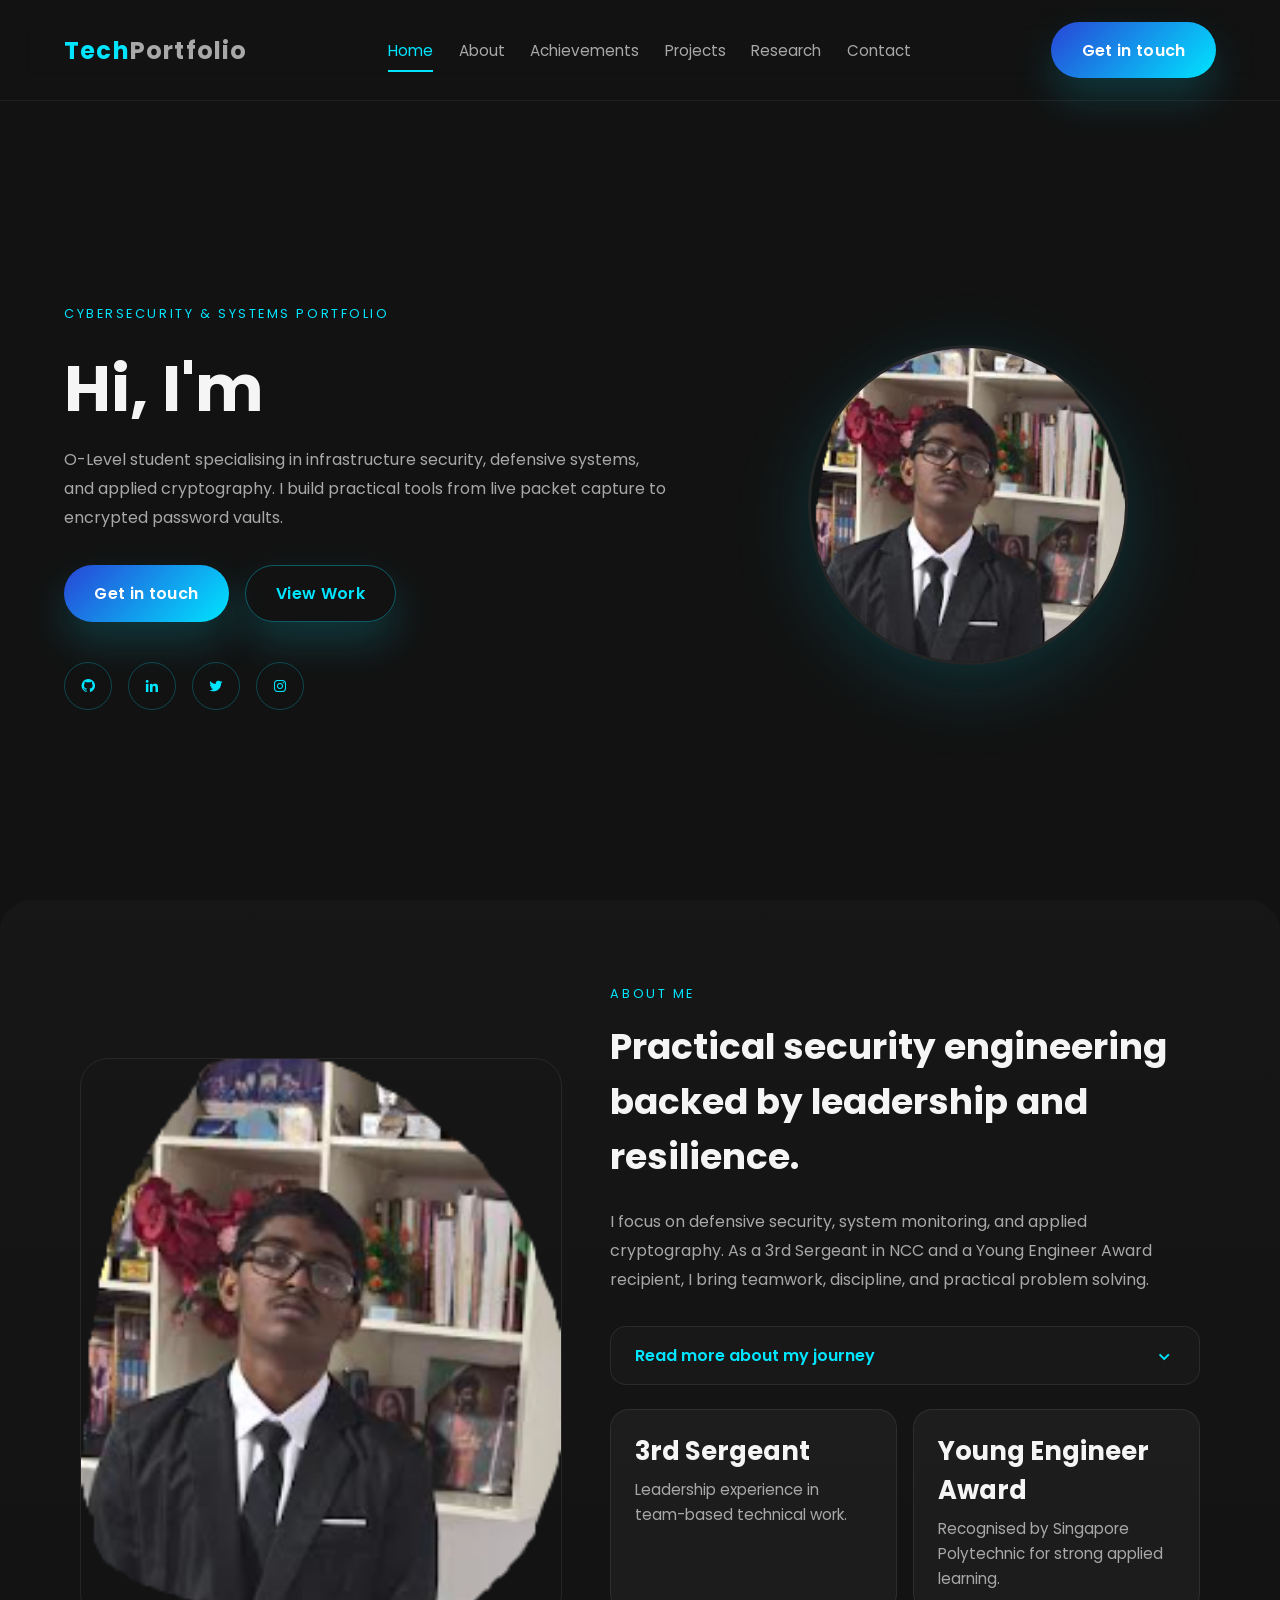
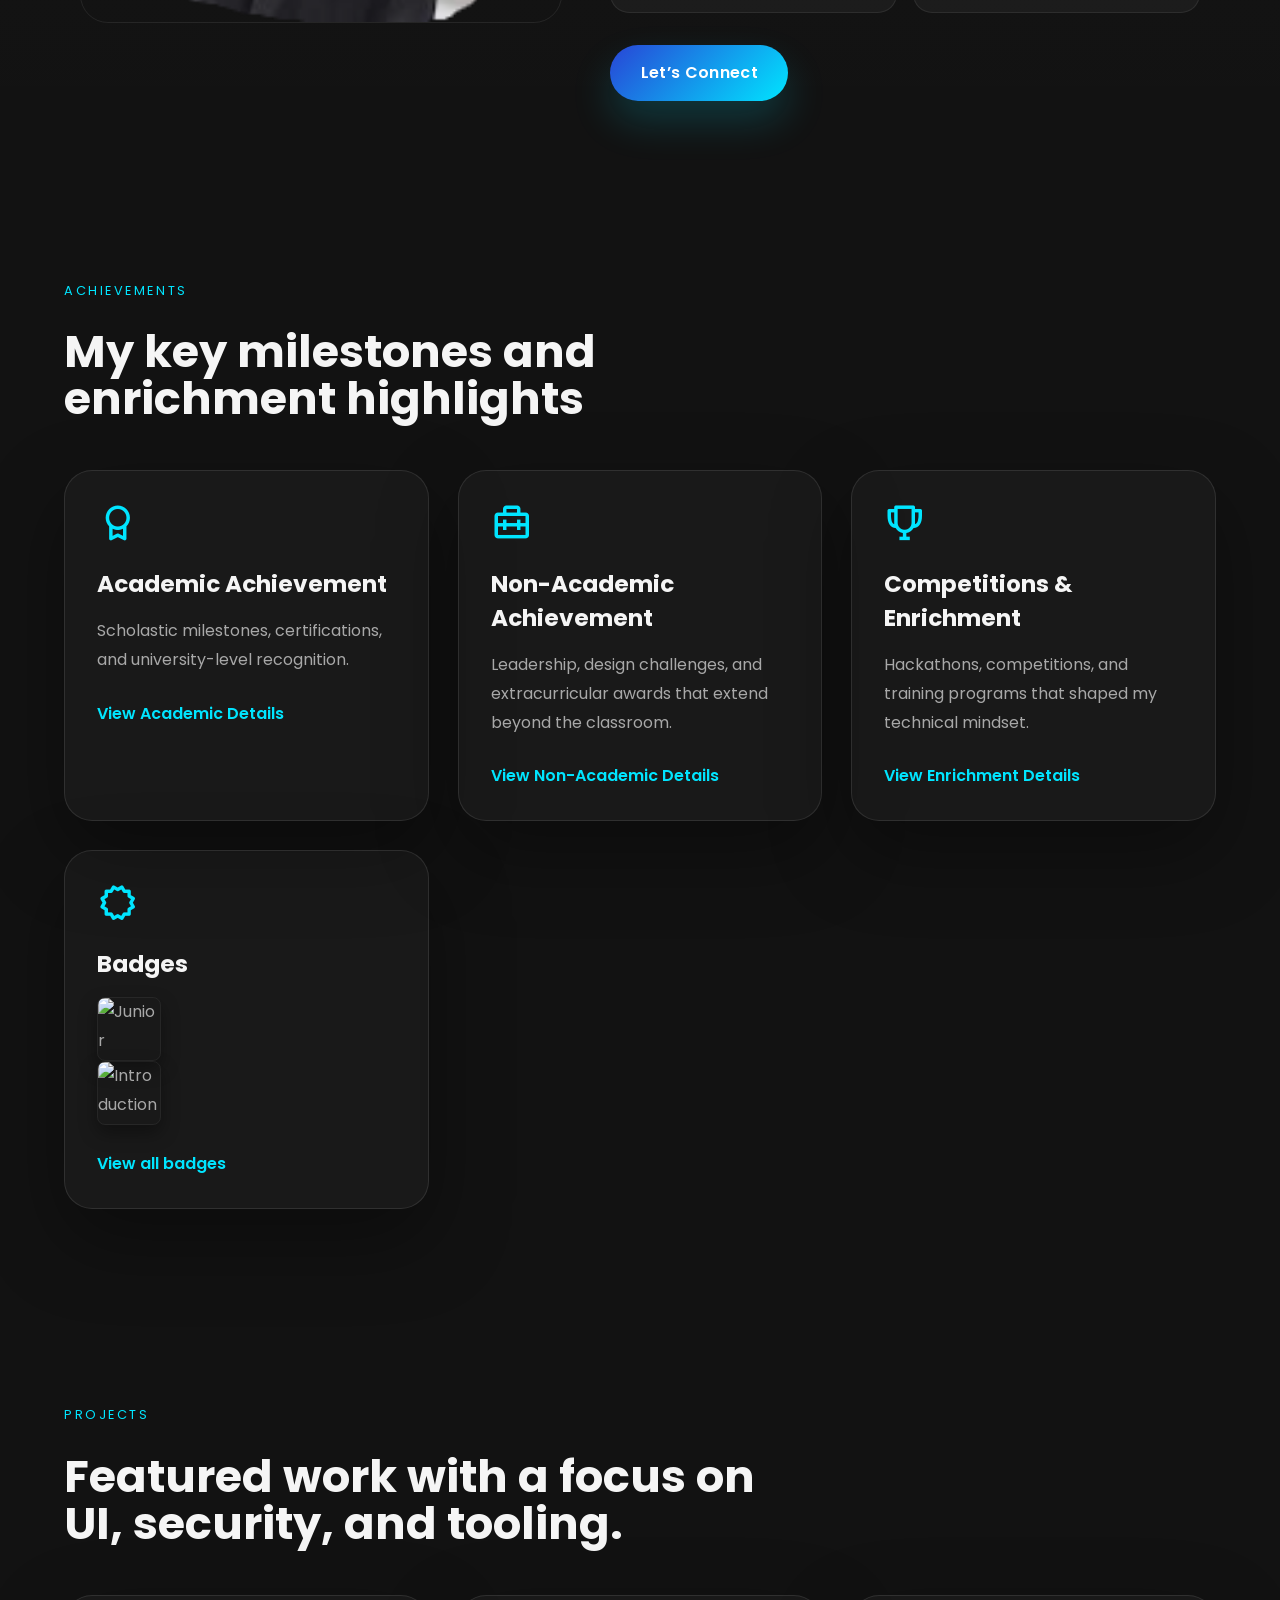
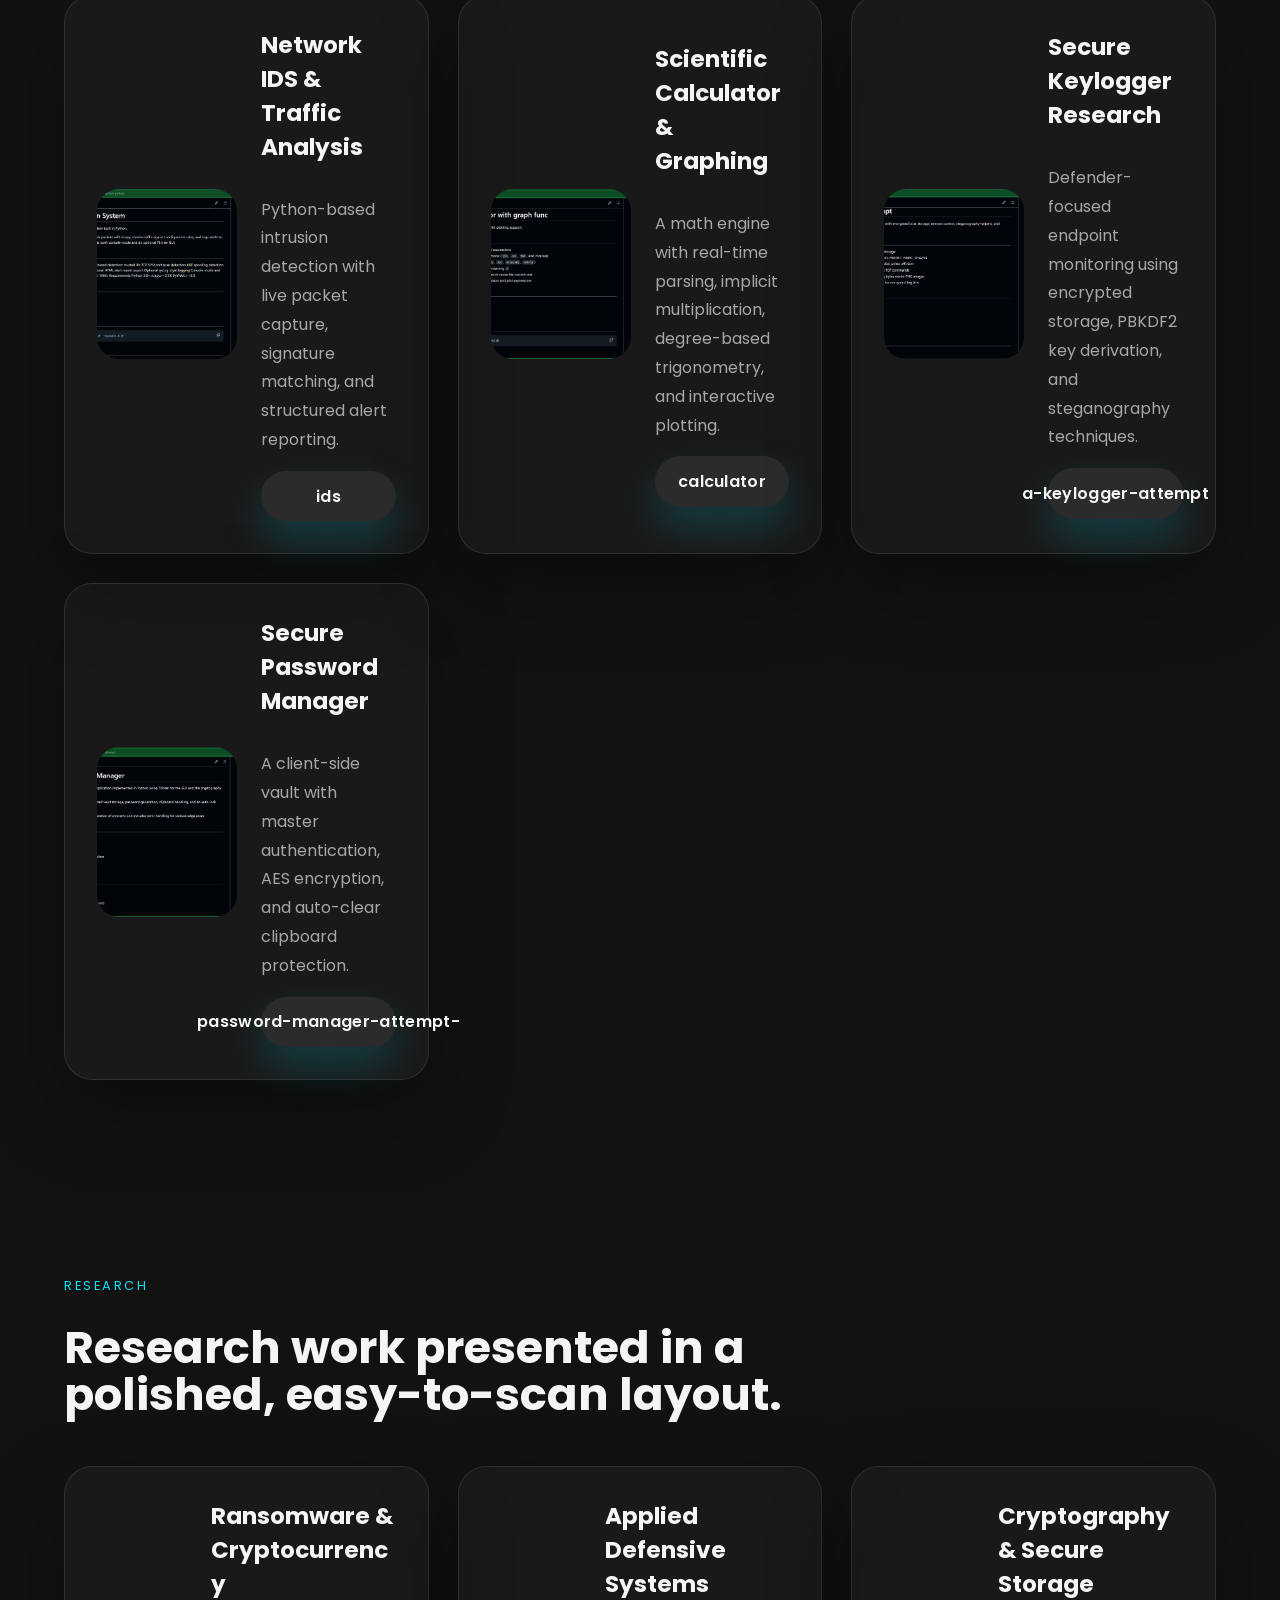
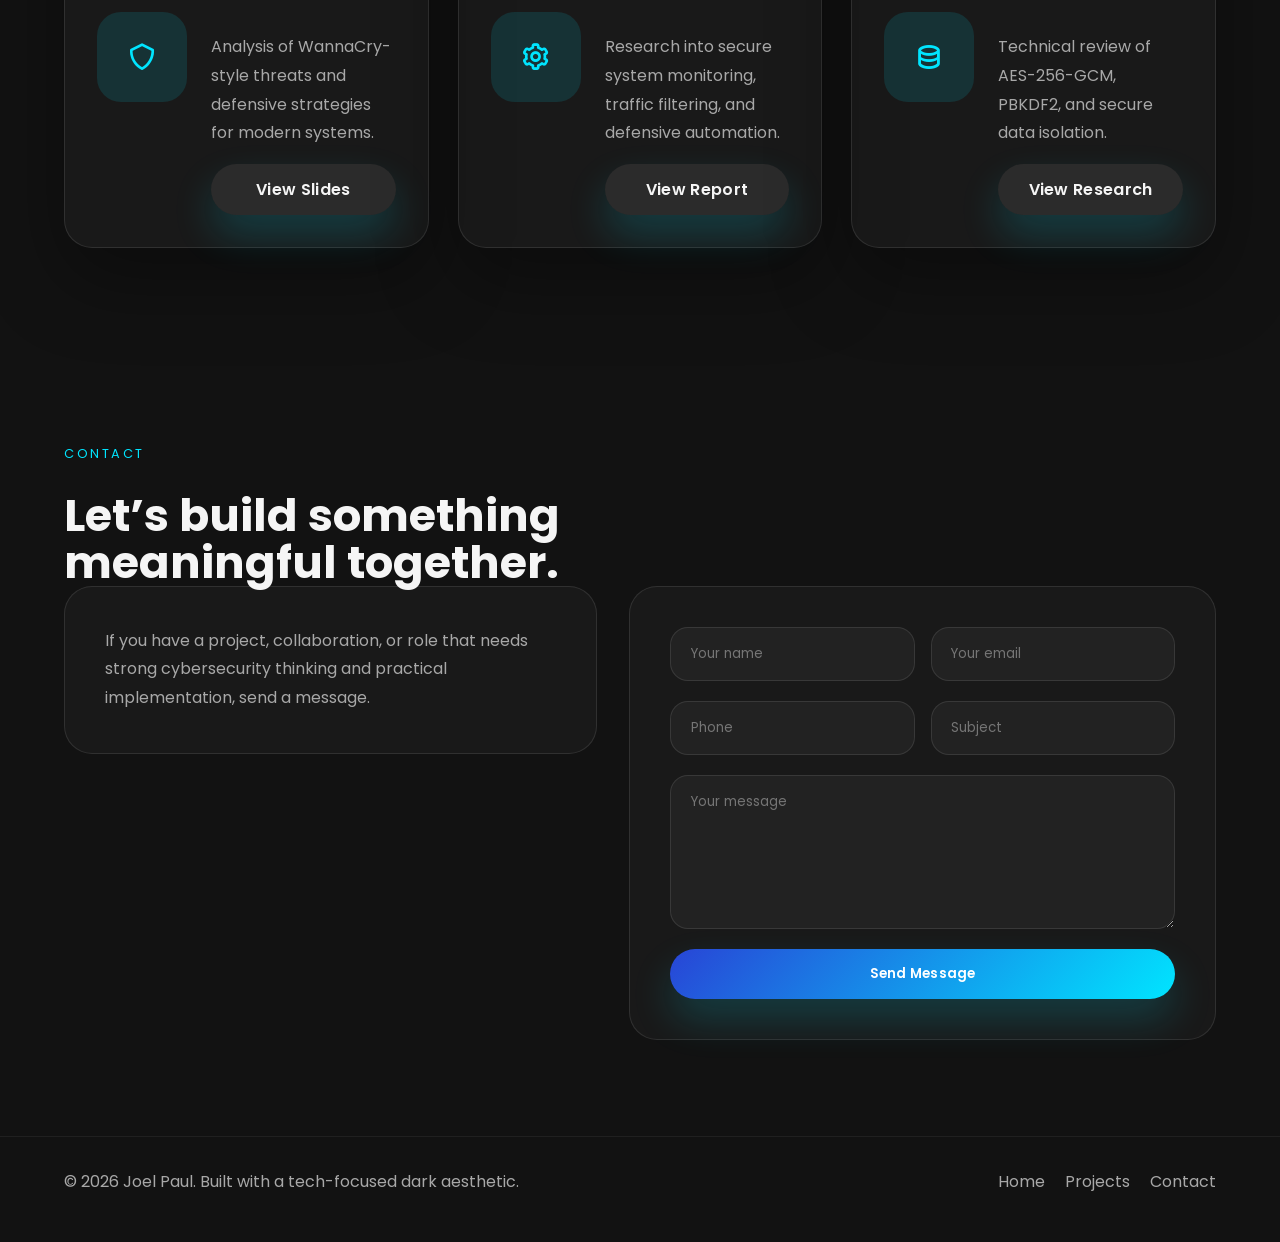
==== index.html @ 5024b787 "Refactor HTML structure and improve accessibility" ====
<!DOCTYPE html>
<html lang="en">
  <head>
    <meta charset="UTF-8" />
    <meta name="viewport" content="width=device-width, initial-scale=1.0" />
    <title>Joel Paul | Cybersecurity Portfolio</title>
    <link rel="preconnect" href="https://fonts.googleapis.com" />
    <link rel="preconnect" href="https://fonts.gstatic.com" crossorigin />
    <link
      href="https://fonts.googleapis.com/css2?family=Poppins:wght@300;400;500;600;700;800&display=swap"
      rel="stylesheet"
    />
    <link
      href="https://unpkg.com/boxicons@2.1.4/css/boxicons.min.css"
      rel="stylesheet"
    />
    <link rel="stylesheet" href="style.css" />
  </head>
  <body>
    <header class="header">
      <a href="#home" class="logo">
        <span>Tech</span>Portfolio
      </a>
      <i class="bx bx-menu" id="menu-icon" role="button" aria-label="Toggle navigation" aria-controls="navbar" aria-expanded="false"></i>
      <nav class="navbar" id="navbar">
        <a href="#home" class="active">Home</a>
        <a href="#about">About</a>
        <a href="#achievements">Achievements</a>
        <a href="#projects">Projects</a>
        <a href="#research">Research</a>
        <a href="#contact">Contact</a>
      </nav>
      <a href="#contact" class="btn nav-btn">Get in touch</a>
    </header>

    <main>
      <!-- ==================== HERO SECTION ==================== -->
      <section class="home" id="home">
        <div class="home-content reveal">
          <span class="section-label">Cybersecurity & Systems Portfolio</span>
          <h1>Hi, I'm <span id="typewriter-name" class="gradient-text"></span></h1>
          <p>
            O-Level student specialising in infrastructure security, defensive
            systems, and applied cryptography. I build practical tools from live
            packet capture to encrypted password vaults.
          </p>
          <div class="home-actions">
            <a href="#contact" class="btn">Get in touch</a>
            <a href="#projects" class="btn btn-outline">View Work</a>
          </div>
          <div class="social-icons">
            <a href="https://github.com/joel15thegoat" aria-label="GitHub" target="_blank" rel="noopener noreferrer"><i class="bx bxl-github"></i></a>
            <a href="#" aria-label="LinkedIn"><i class="bx bxl-linkedin"></i></a>
            <a href="#" aria-label="Twitter"><i class="bx bxl-twitter"></i></a>
            <a href="#" aria-label="Instagram"><i class="bx bxl-instagram"></i></a>
          </div>
        </div>
        <div class="home-image reveal">
          <div class="profile-ring"></div>
          <img src="image.png" alt="Joel Paul portfolio screenshot" />
        </div>
      </section>

      <!-- ==================== ABOUT SECTION ==================== -->
      <section class="about" id="about">
        <div class="about-image reveal">
          <img src="image.png" alt="About portfolio screenshot" />
        </div>
        <div class="about-content reveal">
          <span class="section-label">About Me</span>
          <h2>Practical security engineering backed by leadership and resilience.</h2>

          <!-- Short summary (always visible) -->
          <p>
            I focus on defensive security, system monitoring, and applied
            cryptography. As a 3rd Sergeant in NCC and a Young Engineer Award
            recipient, I bring teamwork, discipline, and practical problem solving.
          </p>

          <!-- Expandable personal journey – id for auto‑open -->
          <details class="about-expand" id="about-details">
            <summary class="about-summary">
              <span>Read more about my journey</span>
              <i class="bx bx-chevron-down about-arrow"></i>
            </summary>
            <div class="about-details-content">
              <p>
                Since I was young, I’ve been drawn to the world of technology – especially
                hacking. A YouTube clip from the show <em>Mr. Robot</em>, where Elliot
                exposes a criminal through hacking, first sparked my interest in coding.
                It showed not only how hackers can use social engineering, but also the
                real dangers of illegal hacking.
              </p>
              <p>
                In my free time I dive into the history of cyber conflict: the first
                cyberattack between Russia and Estonia, the Shadow Brokers leaking
                zero‑day exploits from the “Equation Group”, and many more. These stories
                deepened my passion for defensive security and ethical hacking – and
                they continue to drive my self‑taught journey in building practical,
                secure tools.
              </p>
            </div>
          </details>

          <div class="about-highlights reveal">
            <div>
              <strong>3rd Sergeant</strong>
              <span>Leadership experience in team-based technical work.</span>
            </div>
            <div>
              <strong>Young Engineer Award</strong>
              <span>Recognised by Singapore Polytechnic for strong applied learning.</span>
            </div>
          </div>
          <a href="#contact" class="btn">Let’s Connect</a>
        </div>
      </section>

      <!-- ==================== ACHIEVEMENTS ==================== -->
      <section class="achievements" id="achievements">
        <div class="section-header reveal">
          <span class="section-label">Achievements</span>
          <h2>My key milestones and enrichment highlights</h2>
        </div>
        <div class="grid-container">
          <article class="card reveal">
            <i class="bx bx-award"></i>
            <h3>Academic Achievement</h3>
            <p>
              Scholastic milestones, certifications, and university-level
              recognition.
            </p>
            <a href="academic.html" class="view-more">View Academic Details</a>
          </article>
          <article class="card reveal">
            <i class="bx bx-briefcase-alt-2"></i>
            <h3>Non-Academic Achievement</h3>
            <p>
              Leadership, design challenges, and extracurricular awards that
              extend beyond the classroom.
            </p>
            <a href="non-academic.html" class="view-more">View Non-Academic Details</a>
          </article>
          <article class="card reveal">
            <i class="bx bx-trophy"></i>
            <h3>Competitions & Enrichment</h3>
            <p>
              Hackathons, competitions, and training programs that shaped my
              technical mindset.
            </p>
            <a href="competitions_and_enrichment.html" class="view-more">View Enrichment Details</a>
          </article>
          <article class="card reveal">
            <i class="bx bx-certification"></i>
            <h3>Badges</h3>
            <p>
              <a href="https://www.credly.com/badges/dde900b0-8d47-48ea-8d4c-f66148be77dd" target="_blank" rel="noopener noreferrer"><img src="https://images.credly.com/size/340x340/images/441578ec-c0f3-46cc-95fc-86b27e90cf4f/image.png" alt="Junior Cybersecurity Analyst Career Path" class="badge-img" /></a>
              <a href="https://www.credly.com/badges/00eb9263-748a-41ea-8e01-c6330b8b0816" target="_blank" rel="noopener noreferrer"><img src="https://images.credly.com/size/340x340/images/af8c6b4e-fc31-47c4-8dcb-eb7a2065dc5b/I2CS__1_.png" alt="Introduction to Cybersecurity" class="badge-img" /></a>
            </p>
            <a href="competitions_and_enrichment.html" class="view-more">View all badges</a>
          </article>
        </div>
      </section>

      <!-- ==================== PROJECTS ==================== -->
      <section class="projects" id="projects">
        <div class="section-header reveal">
          <span class="section-label">Projects</span>
          <h2>Featured work with a focus on UI, security, and tooling.</h2>
        </div>
        <div class="grid-container">
          <article class="project-card reveal">
            <img src="ids_project_1.png" alt="Network intrusion detection system" />
            <div class="project-info">
              <h3>Network IDS & Traffic Analysis</h3>
              <p>
                Python-based intrusion detection with live packet capture,
                signature matching, and structured alert reporting.
              </p>
              <a href="https://github.com/joel15thegoat/Intrusion_Detection_System-python" target="_blank" rel="noopener noreferrer" class="btn btn-small">ids</a>
            </div>
          </article>
          <article class="project-card reveal">
            <img src="calc_project_2.png" alt="Scientific calculator project" />
            <div class="project-info">
              <h3>Scientific Calculator & Graphing</h3>
              <p>
                A math engine with real-time parsing, implicit multiplication,
                degree-based trigonometry, and interactive plotting.
              </p>
              <a href="https://github.com/joel15thegoat/calculator" target="_blank" rel="noopener noreferrer" class="btn btn-small">calculator</a>
            </div>
          </article>
          <article class="project-card reveal">
            <img src="keylogger_attempt_project_3.png" alt="Secure keylogger research" />
            <div class="project-info">
              <h3>Secure Keylogger Research</h3>
              <p>
                Defender-focused endpoint monitoring using encrypted storage,
                PBKDF2 key derivation, and steganography techniques.
              </p>
              <a href="https://github.com/joel15thegoat/a-keylogger-attempt" target="_blank" rel="noopener noreferrer" class="btn btn-small">a-keylogger-attempt</a>
            </div>
          </article>
          <article class="project-card reveal">
            <img src="password_manager_project_4.png" alt="Secure password manager" />
            <div class="project-info">
              <h3>Secure Password Manager</h3>
              <p>
                A client-side vault with master authentication, AES encryption,
                and auto-clear clipboard protection.
              </p>
              <a href="https://github.com/joel15thegoat/password-manager-attempt-" target="_blank" rel="noopener noreferrer" class="btn btn-small">password-manager-attempt-</a>
            </div>
          </article>
        </div>
      </section>

      <!-- ==================== RESEARCH ==================== -->
      <section class="research" id="research">
        <div class="section-header reveal">
          <span class="section-label">Research</span>
          <h2>Research work presented in a polished, easy-to-scan layout.</h2>
        </div>
        <div class="grid-container">
          <article class="project-card research-card reveal">
            <div class="research-icon">
              <i class="bx bx-shield"></i>
            </div>
            <div class="project-info">
              <h3>Ransomware & Cryptocurrency</h3>
              <p>
                Analysis of WannaCry-style threats and defensive strategies for modern systems.
              </p>
              <a href="https://1drv.ms/p/c/1403a997a8017efd/IQA167FihLVsQ77RdYcjd6UqAVNqL796EE8l_3_QHUDdFBc" class="btn btn-small" target="_blank" rel="noreferrer">View Slides</a>
            </div>
          </article>
          <article class="project-card research-card reveal">
            <div class="research-icon">
              <i class="bx bx-cog"></i>
            </div>
            <div class="project-info">
              <h3>Applied Defensive Systems</h3>
              <p>
                Research into secure system monitoring, traffic filtering, and defensive automation.
              </p>
              <a href="https://sgmoe-my.sharepoint.com/:p:/g/personal/joseph_joel_paul_students_edu_sg/IQC3zICuMBpcQrohkMLSmEZwAfJCwgaslhjIM1JJ7rz2U_o?e=VMaKxo" class="btn btn-small" target="_blank" rel="noreferrer">View Report</a>
            </div>
          </article>
          <article class="project-card research-card reveal">
            <div class="research-icon">
              <i class="bx bx-data"></i>
            </div>
            <div class="project-info">
              <h3>Cryptography & Secure Storage</h3>
              <p>
                Technical review of AES-256-GCM, PBKDF2, and secure data isolation.
              </p>
              <a href="https://1drv.ms/p/c/1403a997a8017efd/IQCy1n_tIIT0So8zrYVIqf58AXRmMJ9zksBDNC3XEag-VbA" class="btn btn-small" target="_blank" rel="noreferrer">View Research</a>
            </div>
          </article>
        </div>
      </section>

      <!-- ==================== CONTACT ==================== -->
      <section class="contact" id="contact">
        <div class="section-header reveal">
          <span class="section-label">Contact</span>
          <h2>Let’s build something meaningful together.</h2>
        </div>
        <div class="contact-grid">
          <div class="contact-text reveal">
            <p>
              If you have a project, collaboration, or role that needs strong
              cybersecurity thinking and practical implementation, send a message.
            </p>
  
          </div>
          <form action="https://formspree.io/f/xkoaovke" method="POST" class="contact-form reveal" id="contact-form">
            <input type="hidden" name="_subject" value="Portfolio contact request" />
            <!-- AJAX success / error messages (hidden by default) -->
            <div id="form-success" class="form-message" style="display:none; margin-bottom:1rem; color:#8ef3c5;"></div>
            <div id="form-error" class="form-message" style="display:none; margin-bottom:1rem; color:#ff8a8a;"></div>
            <div class="input-row">
              <input type="text" name="name" placeholder="Your name" required />
              <input type="email" name="_replyto" placeholder="Your email" required />
            </div>
            <div class="input-row">
              <input type="tel" name="phone" placeholder="Phone" />
              <input type="text" name="subject" placeholder="Subject" />
            </div>
            <textarea name="message" rows="6" placeholder="Your message"></textarea>
            <button type="submit" class="btn">Send Message</button>
          </form>
        </div>
      </section>
    </main>

    <footer class="footer">
      <p>© 2026 Joel Paul. Built with a tech-focused dark aesthetic.</p>
      <div class="footer-links">
        <a href="#home">Home</a>
        <a href="#projects">Projects</a>
        <a href="#contact">Contact</a>
      </div>
    </footer>

    <!-- Thank‑you modal -->
    <div id="thankyou-modal" class="modal-overlay" style="display:none;">
      <div class="modal" role="dialog" aria-modal="true" aria-labelledby="thankyou-title">
        <button class="modal-close" aria-label="Close">×</button>
        <h3 id="thankyou-title">Thanks — message sent</h3>
        <p>Your message has been received. I will reply to the email you provided.</p>
        <div style="text-align:right; margin-top:0.5rem;"><button class="btn modal-ok">Close</button></div>
      </div>
    </div>

    <script src="script.js"></script>
  </body>
</html>
---- style.css ----
/* ============================================================
   CSS Custom Properties (Design Tokens)
   ============================================================ */
:root {
  --bg-color: #121212;
  --surface: #18181f;
  --surface-soft: #1f1f28;
  --text-color: #A8A8A8;          /* secondary text */
  --text-strong: #F5F5F5;          /* headings, emphasised text */
  --accent-cyan: #00E5FF;
  --accent-blue: #2845D6;
  --border: rgba(255, 255, 255, 0.1);
  --shadow: 0 30px 80px rgba(0, 0, 0, 0.35);
}

/* ============================================================
   Global Reset & Base
   ============================================================ */
* {
  margin: 0;
  padding: 0;
  box-sizing: border-box;
}

html {
  scroll-behavior: smooth;          /* smooth in‑page anchor scroll */
}

body {
  font-family: 'Poppins', sans-serif;
  background: var(--bg-color);
  color: var(--text-color);
  overflow-x: hidden;               /* prevent horizontal scroll from animations */
  transition: opacity 0.45s ease, transform 0.45s ease; /* page‑transition fade */
}

/* Fade‑out state for page navigation (applied by JS) */
.fade-out {
  opacity: 0;
  pointer-events: none;
}

img {
  max-width: 100%;
  display: block;
}

a {
  color: inherit;
  text-decoration: none;
}

button,
input,
textarea {
  font-family: inherit;            /* ensure consistent font in form elements */
}

/* ============================================================
   Navigation & Header (fixed, blurred backdrop)
   ============================================================ */
.header {
  position: fixed;
  inset: 0 0 auto;                 /* stick to top */
  z-index: 100;
  width: 100%;
  padding: 1.4rem 5%;
  display: flex;
  align-items: center;
  justify-content: space-between;
  gap: 1rem;
  background: rgba(18, 18, 18, 0.78);
  backdrop-filter: blur(16px);
  border-bottom: 1px solid rgba(255, 255, 255, 0.06);
}

.logo {
  font-size: 1.5rem;
  font-weight: 700;
  letter-spacing: 0.05em;
}

.logo span {
  color: var(--accent-cyan);
}

/* Desktop navigation links */
.navbar {
  display: flex;
  align-items: center;
  gap: 1.6rem;
}

.navbar a {
  color: var(--text-color);
  font-size: 0.95rem;
  transition: color 0.25s ease;
  position: relative;              /* for the underline effect */
}

/* Animated underline */
.navbar a::after {
  content: '';
  position: absolute;
  bottom: -10px;
  left: 0;
  width: 0;
  height: 2px;
  background: var(--accent-cyan);
  transition: width 0.25s ease;
}

.navbar a:hover,
.navbar a.active {
  color: var(--accent-cyan);
}

.navbar a:hover::after,
.navbar a.active::after {
  width: 100%;
}

/* Hamburger icon – hidden on desktop */
#menu-icon {
  display: none;
  font-size: 1.9rem;
  cursor: pointer;
  color: var(--text-strong);
}

/* ============================================================
   Buttons
   ============================================================ */
.btn,
.btn-small {
  display: inline-flex;
  align-items: center;
  justify-content: center;
  border-radius: 999px;            /* pill shape */
  padding: 0.95rem 1.9rem;
  font-weight: 600;
  letter-spacing: 0.02em;
  transition: transform 0.25s ease, box-shadow 0.25s ease, background 0.25s ease;
  border: none;
  cursor: pointer;
  white-space: nowrap;
}

/* Primary gradient button */
.btn {
  background: linear-gradient(135deg, var(--accent-blue), var(--accent-cyan));
  color: #fff;
  box-shadow: 0 20px 40px rgba(0, 229, 255, 0.18);
}

.btn:hover {
  transform: translateY(-2px);
  box-shadow: 0 28px 55px rgba(0, 229, 255, 0.28);
}

/* Outline variant */
.btn-outline {
  background: transparent;
  border: 1px solid rgba(0, 229, 255, 0.35);
  color: var(--accent-cyan);
}

.btn-outline:hover {
  background: rgba(0, 229, 255, 0.08);
}

/* Small pill used in project cards & badges */
.btn-small {
  background: rgba(255, 255, 255, 0.08);
  color: var(--text-strong);
  padding: 0.8rem 1.4rem;
}

.btn-small:hover {
  background: rgba(0, 229, 255, 0.16);
}

/* ============================================================
   Main Content & Section Structure
   ============================================================ */
main {
  padding-top: 110px;              /* offset for fixed header */
}

section {
  padding: 6rem 5%;
  scroll-margin-top: 140px;        /* ensures anchor jump doesn't hide content behind header */
}

.section-label {
  display: inline-block;
  margin-bottom: 1rem;
  color: var(--accent-cyan);
  text-transform: uppercase;
  letter-spacing: 0.2em;
  font-size: 0.8rem;
}

.section-header h2,
.home-content h1,
.about-content h2 {
  color: var(--text-strong);
}

/* Responsive typography using clamp() */
.section-header h2 {
  font-size: clamp(2rem, 4vw, 2.8rem);
  line-height: 1.05;
  margin-top: 0.8rem;
  max-width: 750px;
}

.home-content h1 {
  font-size: clamp(2.5rem, 5vw, 4.2rem);
  line-height: 1.05;
  margin: 1rem 0 1.5rem;
}

/* Gradient text effect for name */
.gradient-text {
  background: linear-gradient(90deg, var(--accent-blue), var(--accent-cyan));
  background-clip: text;
  -webkit-background-clip: text;
  -webkit-text-fill-color: transparent;
}

/* ============================================================
   Hero Section (home)
   ============================================================ */
.home {
  display: grid;
  grid-template-columns: 1.1fr 0.9fr;
  align-items: center;
  gap: 3rem;
  min-height: calc(100vh - 110px);
}

.home-content p {
  max-width: 620px;
  line-height: 1.8;
  margin-bottom: 2rem;
  color: var(--text-color);
}

.home-actions {
  display: flex;
  flex-wrap: wrap;
  gap: 1rem;
  margin-bottom: 2.5rem;
}

/* Social icons row */
.social-icons {
  display: flex;
  flex-wrap: wrap;
  gap: 1rem;
}

.social-icons a {
  width: 3rem;
  height: 3rem;
  display: inline-flex;
  align-items: center;
  justify-content: center;
  border-radius: 50%;
  border: 1px solid rgba(0, 229, 255, 0.25);
  color: var(--accent-cyan);
  transition: transform 0.25s ease, background 0.25s ease, color 0.25s ease;
}

.social-icons a:hover {
  transform: translateY(-5px);
  background: var(--accent-cyan);
  color: var(--bg-color);
}

/* Profile image area */
.home-image {
  position: relative;
  display: flex;
  justify-content: center;
  align-items: center;
}

.profile-ring {
  position: absolute;
  width: 360px;
  height: 360px;
  border-radius: 50%;
  background: radial-gradient(circle, rgba(0,229,255,0.18) 0%, transparent 62%);
  filter: blur(30px);
}

.home-image img {
  width: 320px;
  height: 320px;
  object-fit: cover;
  border-radius: 50%;
  border: 3px solid rgba(255, 255, 255, 0.08);
  box-shadow: 0 20px 80px rgba(0, 229, 255, 0.15);
  transition: transform 0.35s ease, box-shadow 0.35s ease;
  position: relative;
}

.home-image img:hover {
  transform: scale(1.02);
  box-shadow: 0 25px 90px rgba(0, 229, 255, 0.26);
}

/* ============================================================
   About Section
   ============================================================ */
.about {
  display: grid;
  grid-template-columns: 0.9fr 1.1fr;
  gap: 3rem;
  align-items: center;
  background: linear-gradient(180deg, rgba(255,255,255,0.02), transparent);
  border-radius: 32px;
  padding: 5rem;
}

.about-image img {
  width: 100%;
  border-radius: 28px;
  border: 1px solid rgba(255, 255, 255, 0.08);
}

.about-content h2 {
  font-size: clamp(2rem, 2.8vw, 3.2rem);
  margin-bottom: 1.5rem;
}

.about-content p {
  line-height: 1.8;
  margin-bottom: 2rem;
}

/* Highlight cards (stats) */
.about-highlights {
  display: grid;
  grid-template-columns: repeat(2, minmax(0, 1fr));
  gap: 1rem;
  margin-bottom: 2rem;
}

.about-highlights div {
  padding: 1.35rem 1.5rem;
  border-radius: 1.2rem;
  background: rgba(255, 255, 255, 0.04);
  border: 1px solid rgba(255, 255, 255, 0.08);
}

.about-highlights strong {
  display: block;
  font-size: 1.6rem;
  color: var(--text-strong);
  margin-bottom: 0.35rem;
}

.about-highlights span {
  font-size: 0.95rem;
  color: var(--text-color);
}

/* ============================================================
   Expandable About (details / summary)
   ============================================================ */
.about-expand {
  margin: 1.5rem 0;
  border: 1px solid rgba(255, 255, 255, 0.08);
  border-radius: 16px;
  background: rgba(255, 255, 255, 0.02);
  overflow: hidden;                /* clip the sliding content */
}

.about-summary {
  display: flex;
  align-items: center;
  justify-content: space-between;
  padding: 1rem 1.5rem;
  cursor: pointer;
  list-style: none;               /* remove default triangle */
  font-weight: 600;
  color: var(--accent-cyan);
  transition: background 0.25s ease;
}

/* Remove default marker for WebKit browsers */
.about-summary::-webkit-details-marker {
  display: none;
}

.about-summary:hover {
  background: rgba(0, 229, 255, 0.06);
}

.about-arrow {
  font-size: 1.4rem;
  transition: transform 0.3s ease;
}

/* Rotate arrow when open */
.about-expand[open] .about-arrow {
  transform: rotate(180deg);
}

/* Animated reveal container */
.about-details-content {
  max-height: 0;
  overflow: hidden;
  transition: max-height 0.45s ease-in-out;
}

/* When details is open, expand the content */
.about-expand[open] .about-details-content {
  max-height: 800px;               /* large enough to fit your text */
}

.about-details-content p {
  margin: 0;
  padding: 0 1.5rem 1.5rem;
  line-height: 1.8;
  color: var(--text-color);
}

/* ============================================================
   Cards & Grids (Achievements, Projects, Research)
   ============================================================ */
.grid-container {
  display: grid;
  grid-template-columns: repeat(auto-fit, minmax(280px, 1fr));
  gap: 1.8rem;
  margin-top: 3rem;
}

/* Base card style – shared by .card, .project-card, .research-card */
.card,
.project-card,
.research-card {
  background: rgba(255, 255, 255, 0.03);
  border: 1px solid var(--border);
  border-radius: 28px;
  padding: 2rem;
  box-shadow: var(--shadow);
  transition: transform 0.3s ease, border-color 0.3s ease, background 0.3s ease;
  min-width: 0;                    /* allow grid item to shrink */
  height: auto;
  min-height: 0;
}

.card:hover,
.project-card:hover {
  transform: translateY(-10px);
  border-color: rgba(0, 229, 255, 0.3);
  background: rgba(0, 229, 255, 0.04);
}

.card i {
  font-size: 2.6rem;
  color: var(--accent-cyan);
  margin-bottom: 1.4rem;
}

/* Text wrapping rules to avoid overflow */
.card p,
.project-info p,
.card h3,
.project-info h3 {
  overflow-wrap: break-word;
  word-wrap: break-word;
  word-break: normal;
}

.card h3,
.project-info h3 {
  font-size: 1.45rem;
  margin-bottom: 1rem;
  color: var(--text-strong);
}

.card p,
.project-info p {
  line-height: 1.8;
  color: var(--text-color);
}

.view-more {
  display: inline-flex;
  margin-top: 1.6rem;
  color: var(--accent-cyan);
  font-weight: 600;
}

/* Project card: image on left, info on right */
.project-card {
  overflow: visible;
  display: grid;
  grid-template-columns: 140px 1fr;
  gap: 1.5rem;
  align-items: center;
}

.project-card img {
  width: 100%;
  height: 170px;
  min-height: 170px;
  object-fit: cover;
  border-radius: 22px;
}

.project-info {
  display: flex;
  flex-direction: column;
  gap: 1rem;
  min-width: 0;                    /* prevents text overflow in flex children */
}

/* Research card variant – uses an icon instead of image */
.research-card {
  grid-template-columns: auto 1fr;
}

.research-icon {
  width: 90px;
  height: 90px;
  border-radius: 24px;
  background: rgba(0, 229, 255, 0.12);
  display: grid;
  place-items: center;
  color: var(--accent-cyan);
  font-size: 2rem;
}

/* ============================================================
   Badges (Credly)
   ============================================================ */
.badge-list {
  display: flex;
  flex-direction: column;
  gap: 0.8rem;
}

.badge-item {
  display: flex;
  align-items: center;
  gap: 0.8rem;
}

.badge-img {
  width: 64px;
  height: 64px;
  object-fit: cover;
  border-radius: 8px;
  border: 1px solid rgba(255,255,255,0.06);
  box-shadow: 0 8px 18px rgba(0,0,0,0.35);
}

.badge-meta a {
  color: var(--text-strong);
  font-weight: 600;
}

.badge-meta .btn-small {
  margin-top: 0.4rem;
  padding: 0.45rem 0.8rem;
}

/* ============================================================
   Contact Section & Form
   ============================================================ */
.contact-grid {
  display: grid;
  grid-template-columns: 1fr 1.1fr;
  gap: 2rem;
  align-items: start;
}

.contact-text {
  display: flex;
  flex-direction: column;
  gap: 1.5rem;
  padding: 2.5rem;
  border-radius: 28px;
  background: rgba(255, 255, 255, 0.03);
  border: 1px solid var(--border);
}

.contact-text p {
  line-height: 1.8;
}

.contact-details {
  display: grid;
  gap: 1rem;
}

.contact-details strong {
  display: block;
  color: var(--text-strong);
  margin-bottom: 0.25rem;
}

.contact-details span {
  color: var(--text-color);
}

.contact-form {
  display: grid;
  gap: 1.25rem;
  background: rgba(255, 255, 255, 0.03);
  border-radius: 28px;
  padding: 2.5rem;
  border: 1px solid var(--border);
}

.input-row {
  display: grid;
  grid-template-columns: repeat(2, minmax(0, 1fr));
  gap: 1rem;
}

/* Form inputs */
.contact-form input,
.contact-form textarea {
  width: 100%;
  padding: 1rem 1.2rem;
  border-radius: 18px;
  border: 1px solid rgba(255, 255, 255, 0.1);
  background: rgba(255, 255, 255, 0.04);
  color: var(--text-strong);
  outline: none;
}

/* Visible focus state for accessibility */
.contact-form input:focus,
.contact-form textarea:focus {
  border-color: var(--accent-cyan);
  outline: none;
  box-shadow: 0 0 0 2px rgba(0, 229, 255, 0.2);
}

.contact-form textarea {
  resize: vertical;
}

/* ============================================================
   Footer
   ============================================================ */
.footer {
  padding: 2rem 5% 3rem;
  display: flex;
  justify-content: space-between;
  align-items: center;
  gap: 1rem;
  color: var(--text-color);
  border-top: 1px solid rgba(255, 255, 255, 0.06);
}

.footer-links {
  display: flex;
  gap: 1.25rem;
  flex-wrap: wrap;
}

.footer-links a {
  color: var(--text-color);
  transition: color 0.25s ease;
}

.footer-links a:hover {
  color: var(--accent-cyan);
}

/* ============================================================
   Modal (Thank-you message)
   ============================================================ */
.modal-overlay {
  position: fixed;
  inset: 0;
  display: grid;
  place-items: center;
  background: rgba(0, 0, 0, 0.6);
  z-index: 1200;
}

.modal {
  width: min(520px, 92%);
  background: var(--surface);
  border-radius: 12px;
  padding: 1.6rem;
  box-shadow: 0 20px 60px rgba(0,0,0,0.6);
  color: var(--text-strong);
  position: relative;              /* required so close button stays inside */
  transform: translateY(-6px) scale(0.98);   /* hidden state */
  opacity: 0;
  transition: transform 0.28s ease, opacity 0.28s ease;
}

.modal.show {
  transform: translateY(0) scale(1);
  opacity: 1;
}

.modal h3 {
  margin-top: 0;
  margin-bottom: 0.6rem;
}

.modal p {
  color: var(--text-color);
  margin-bottom: 1rem;
}

.modal-close {
  position: absolute;
  right: 1.25rem;
  top: 1rem;
  background: transparent;
  border: none;
  color: var(--text-strong);
  font-size: 1.5rem;
  cursor: pointer;
}

.modal .btn.modal-ok {
  display: inline-block;
}

/* ============================================================
   Media Queries – Responsive Breakpoints
   ============================================================ */

/* Tablets and smaller desktops (≤1024px) */
@media (max-width: 1024px) {
  .header {
    padding: 1.2rem 4%;
  }

  /* Stack about and contact grids to single column */
  .about,
  .contact-grid {
    grid-template-columns: 1fr;
  }

  .about {
    padding: 3rem;
  }
}

/* Medium tablets (820px – 1024px) tweaks for project cards */
@media (max-width: 1024px) and (min-width: 821px) {
  .project-card {
    grid-template-columns: 120px 1fr;
    gap: 1rem;
  }

  .project-card img {
    height: 140px;
    min-height: auto;
  }
}

/* Small tablets and large phones (≤820px) */
@media (max-width: 820px) {
  section {
    padding: 4rem 4%;
  }

  /* Stack hero content */
  .home {
    grid-template-columns: 1fr;
    text-align: center;
  }

  .home-image {
    margin-top: 3rem;
  }

  /* Mobile navigation: vertical, hidden by default */
  .navbar {
    position: absolute;
    top: 100%;
    left: 0;
    right: 0;
    background: rgba(18, 18, 18, 0.96);
    flex-direction: column;
    align-items: flex-start;
    padding: 1.4rem 5%;
    gap: 1rem;
    transform: translateY(-10px);
    opacity: 0;
    visibility: hidden;
    transition: opacity 0.25s ease, transform 0.25s ease, visibility 0.25s ease;
  }

  .navbar.active {
    transform: translateY(0);
    opacity: 1;
    visibility: visible;
  }

  #menu-icon {
    display: block;                /* show hamburger icon */
  }

  .nav-btn {
    display: inline-flex;
    width: auto;
    padding: 0.8rem 1.4rem;
    font-size: 0.9rem;             /* slightly smaller CTA on tablets */
  }

  .header {
    flex-wrap: nowrap;
    justify-content: space-between;
    align-items: center;
    gap: 1rem;
  }

  /* Stack project cards */
  .project-card {
    grid-template-columns: 1fr;
  }

  .project-card img {
    height: auto;
    min-height: 170px;
  }

  .contact-grid {
    gap: 2rem;
  }

  .input-row {
    grid-template-columns: 1fr;    /* single column inputs */
  }

  /* Smaller badges on small screens */
  .badge-list {
    flex-direction: column;
  }

  .badge-img {
    width: 56px;
    height: 56px;
  }
}

/* Small phones (≤520px) */
@media (max-width: 520px) {
  .header {
    padding: 1rem 3.5%;
  }

  .profile-ring {
    width: 280px;
    height: 280px;
  }

  .about-highlights {
    grid-template-columns: 1fr;    /* stack stat cards */
  }
}

/* Very small devices (≤480px) – hide the ‘Get in touch’ button to save space */
@media (max-width: 480px) {
  .nav-btn {
    display: none;
  }
}
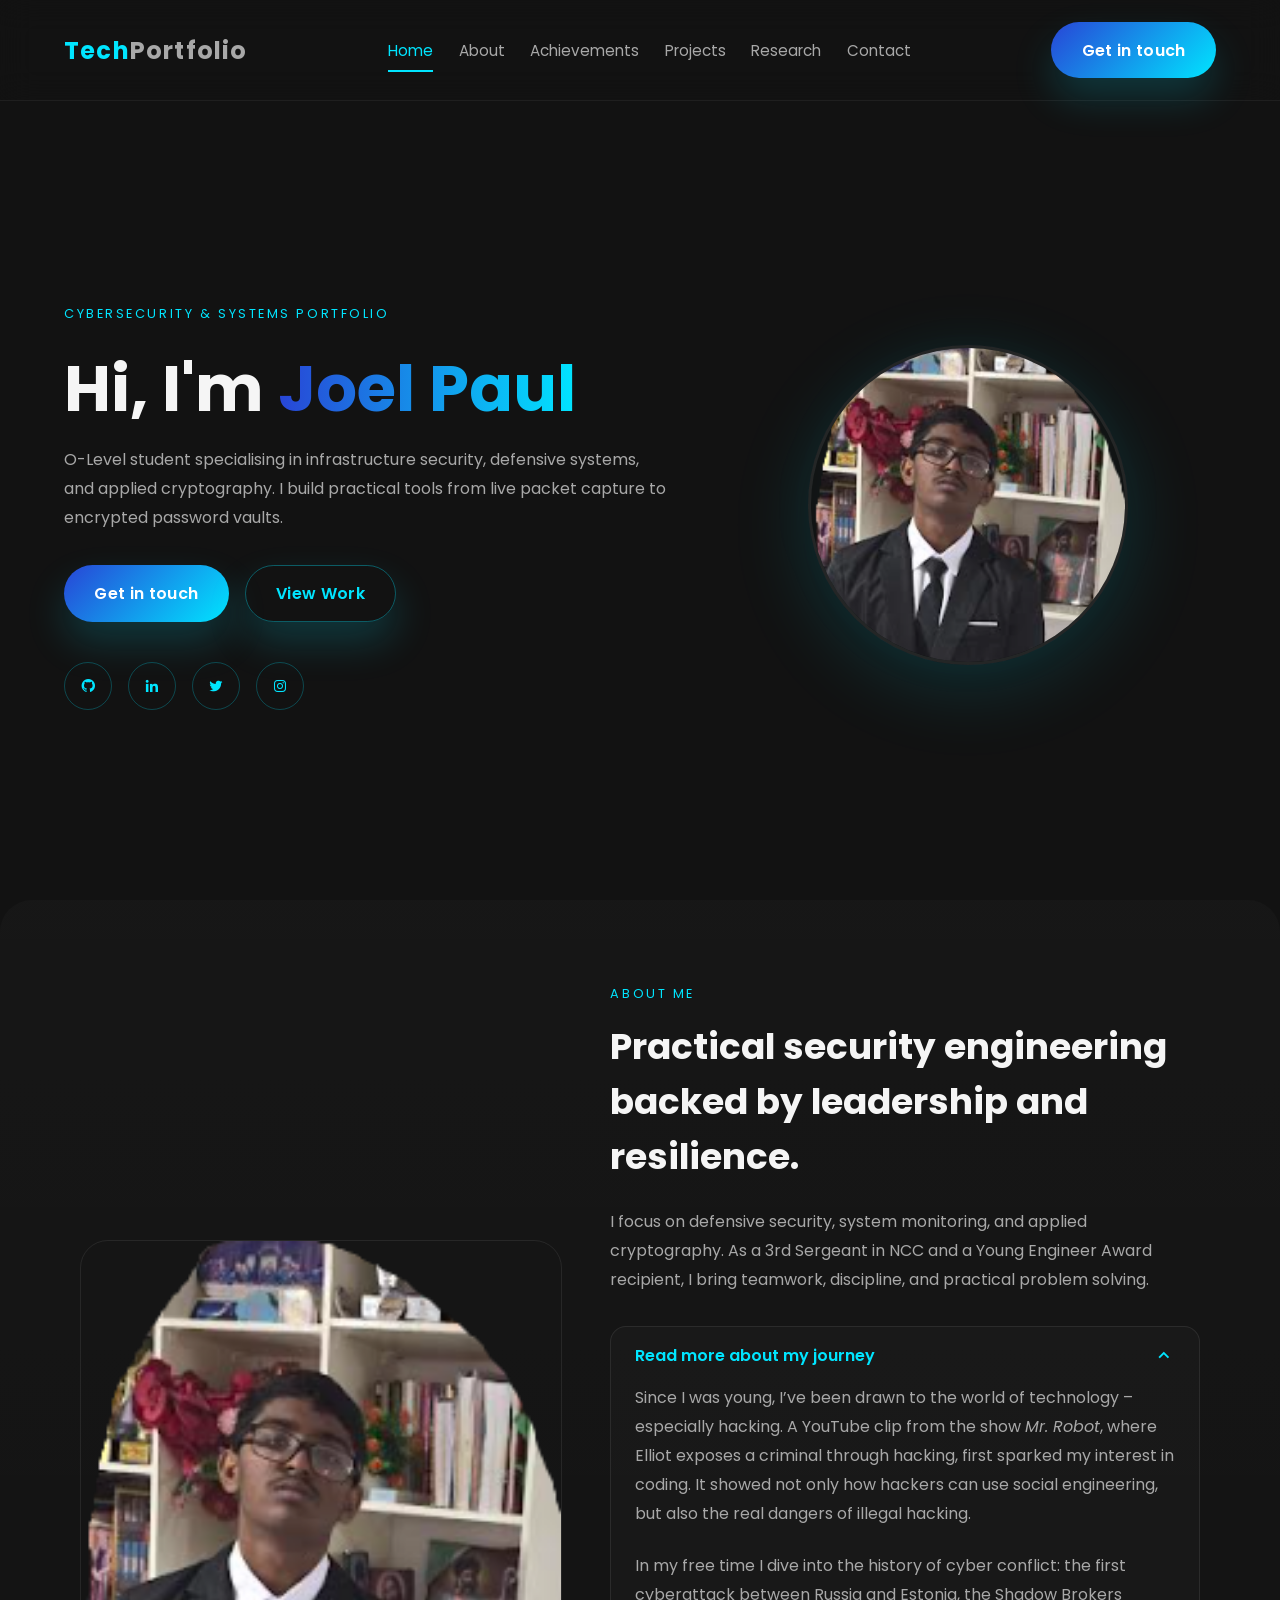
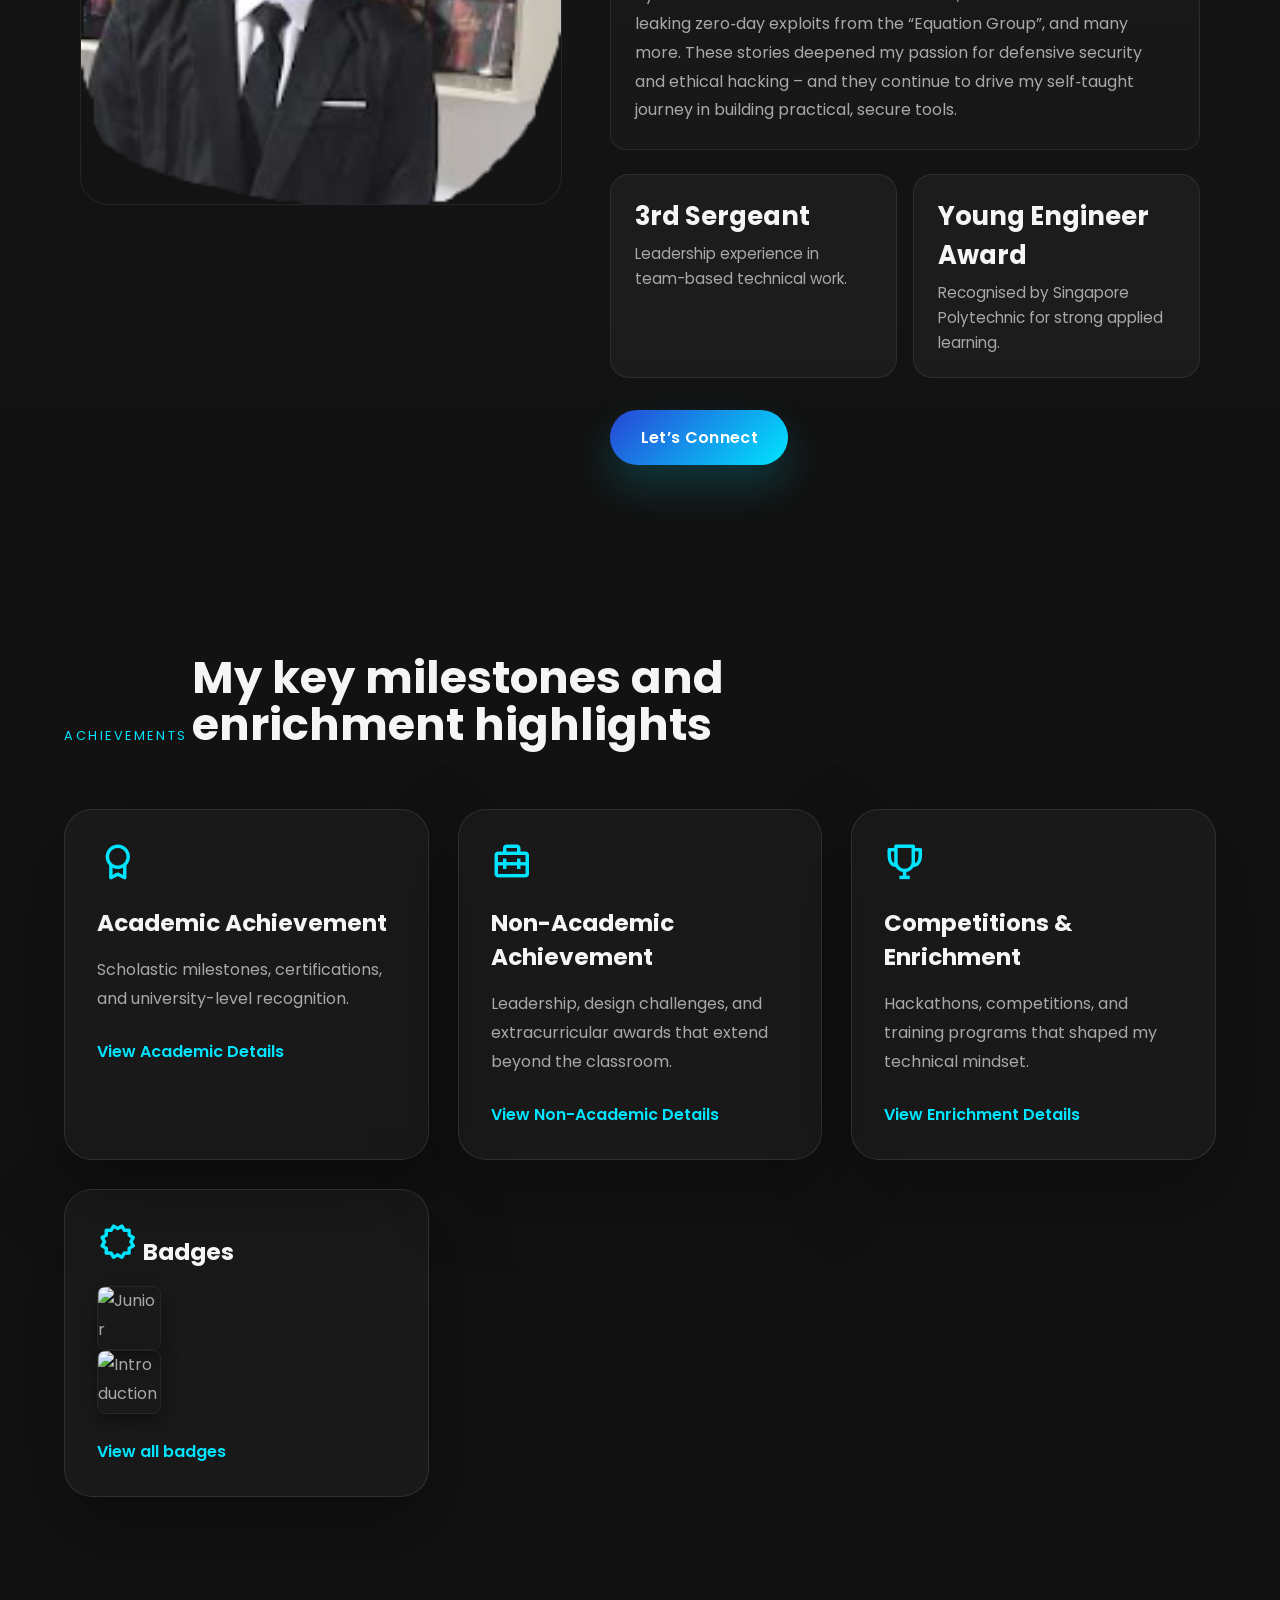
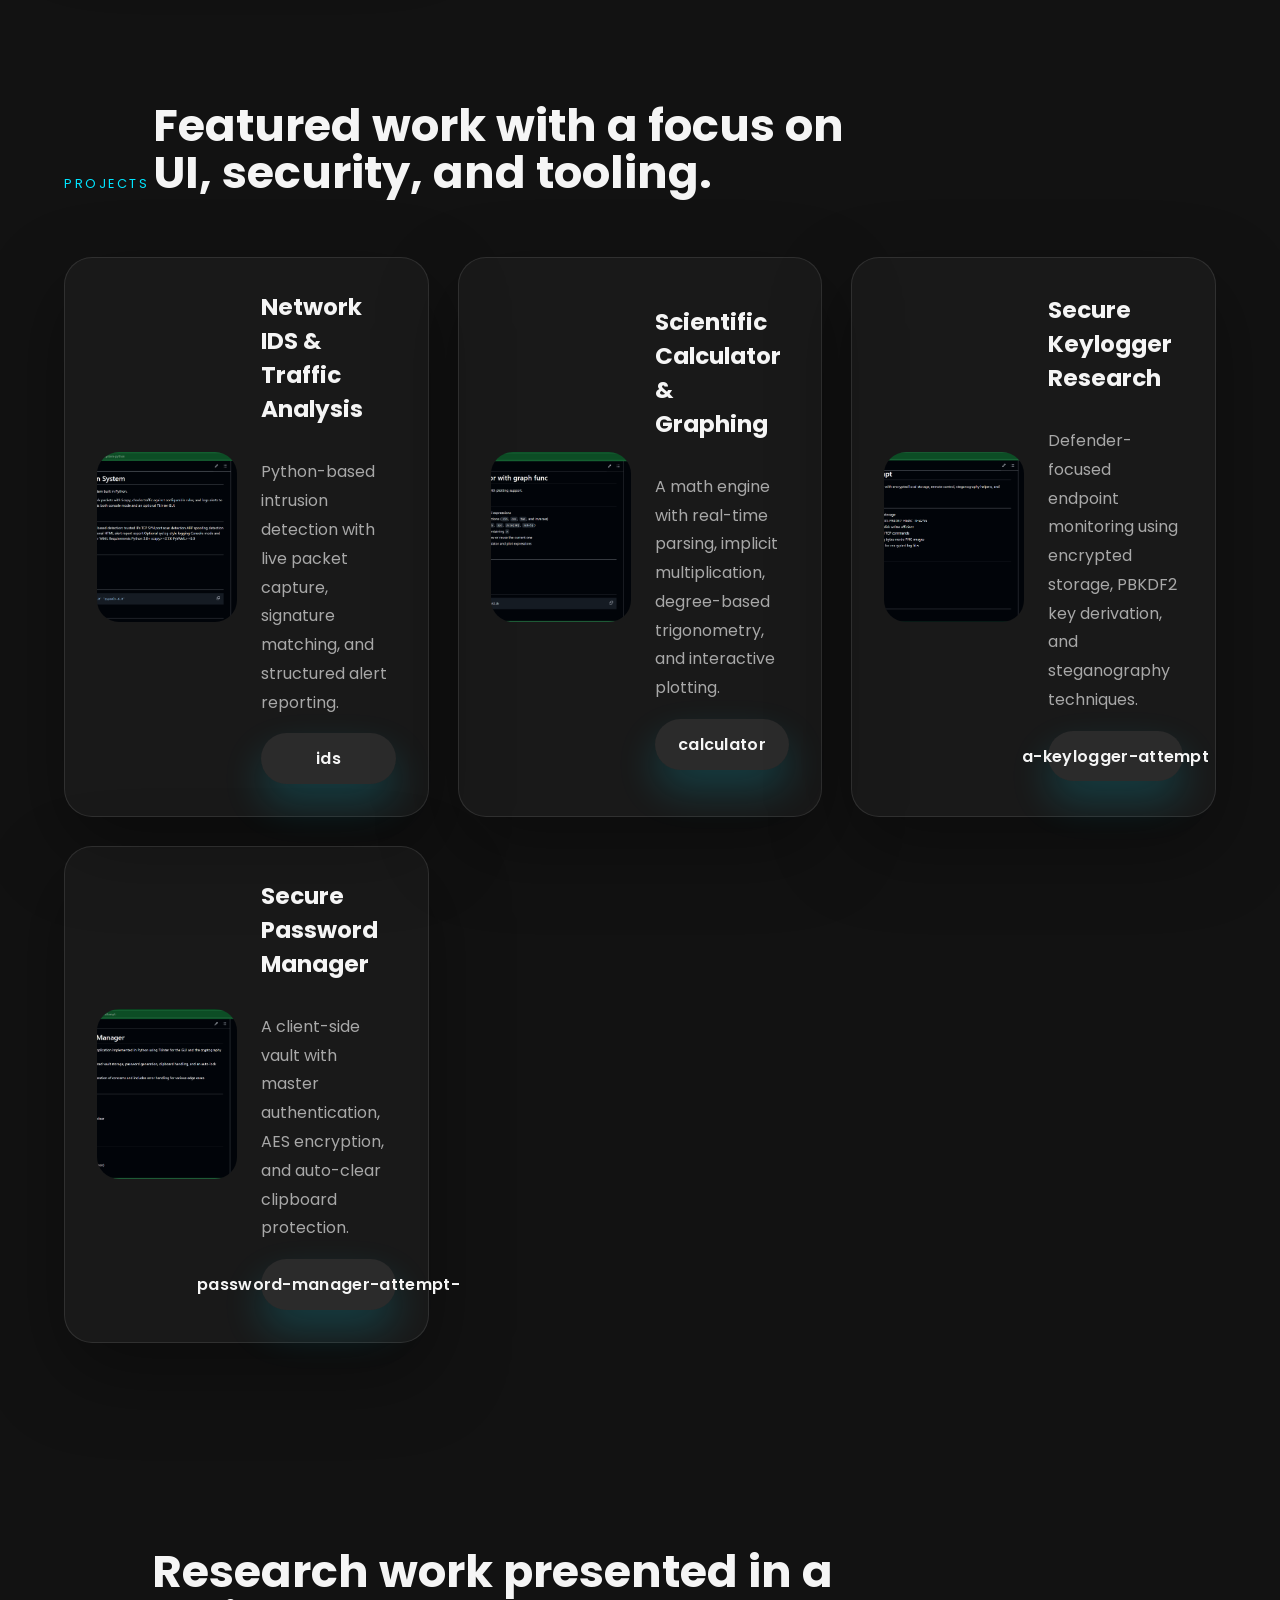
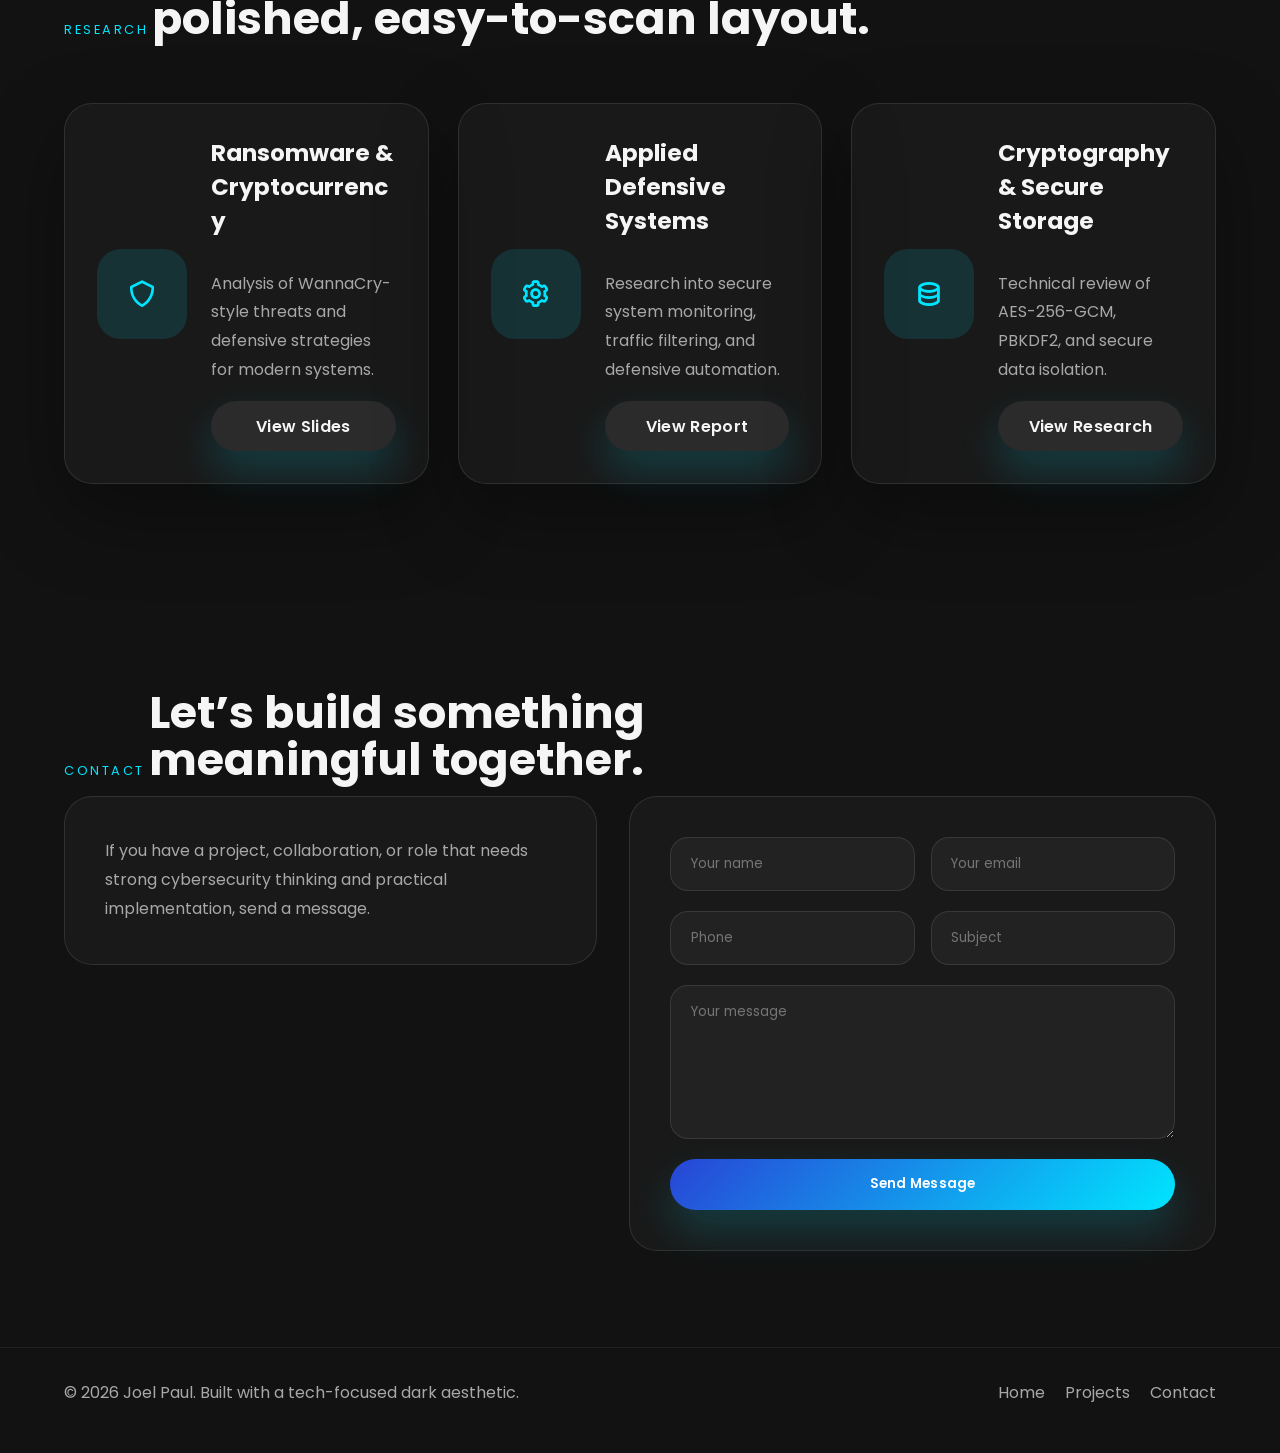
==== commit 2d6244e1: "Update comments and add glitch effect to headings" ====
--- a/index.html
+++ b/index.html
@@ -34,7 +34,7 @@
     </header>
 
     <main>
-      <!-- ==================== HERO SECTION ==================== -->
+      <!-- ==================== HERO ==================== -->
       <section class="home" id="home">
         <div class="home-content reveal">
           <span class="section-label">Cybersecurity & Systems Portfolio</span>
@@ -61,23 +61,19 @@
         </div>
       </section>
 
-      <!-- ==================== ABOUT SECTION ==================== -->
+      <!-- ==================== ABOUT ==================== -->
       <section class="about" id="about">
         <div class="about-image reveal">
           <img src="image.png" alt="About portfolio screenshot" />
         </div>
         <div class="about-content reveal">
           <span class="section-label">About Me</span>
-          <h2>Practical security engineering backed by leadership and resilience.</h2>
-
-          <!-- Short summary (always visible) -->
+          <h2 class="glitch-hover">Practical security engineering backed by leadership and resilience.</h2>
           <p>
             I focus on defensive security, system monitoring, and applied
             cryptography. As a 3rd Sergeant in NCC and a Young Engineer Award
             recipient, I bring teamwork, discipline, and practical problem solving.
           </p>
-
-          <!-- Expandable personal journey – id for auto‑open -->
           <details class="about-expand" id="about-details">
             <summary class="about-summary">
               <span>Read more about my journey</span>
@@ -101,7 +97,6 @@
               </p>
             </div>
           </details>
-
           <div class="about-highlights reveal">
             <div>
               <strong>3rd Sergeant</strong>
@@ -120,12 +115,12 @@
       <section class="achievements" id="achievements">
         <div class="section-header reveal">
           <span class="section-label">Achievements</span>
-          <h2>My key milestones and enrichment highlights</h2>
+          <h2 class="glitch-hover">My key milestones and enrichment highlights</h2>
         </div>
         <div class="grid-container">
           <article class="card reveal">
             <i class="bx bx-award"></i>
-            <h3>Academic Achievement</h3>
+            <h3 class="glitch-hover">Academic Achievement</h3>
             <p>
               Scholastic milestones, certifications, and university-level
               recognition.
@@ -134,7 +129,7 @@
           </article>
           <article class="card reveal">
             <i class="bx bx-briefcase-alt-2"></i>
-            <h3>Non-Academic Achievement</h3>
+            <h3 class="glitch-hover">Non-Academic Achievement</h3>
             <p>
               Leadership, design challenges, and extracurricular awards that
               extend beyond the classroom.
@@ -143,7 +138,7 @@
           </article>
           <article class="card reveal">
             <i class="bx bx-trophy"></i>
-            <h3>Competitions & Enrichment</h3>
+            <h3 class="glitch-hover">Competitions & Enrichment</h3>
             <p>
               Hackathons, competitions, and training programs that shaped my
               technical mindset.
@@ -152,7 +147,7 @@
           </article>
           <article class="card reveal">
             <i class="bx bx-certification"></i>
-            <h3>Badges</h3>
+            <h3 class="glitch-hover">Badges</h3>
             <p>
               <a href="https://www.credly.com/badges/dde900b0-8d47-48ea-8d4c-f66148be77dd" target="_blank" rel="noopener noreferrer"><img src="https://images.credly.com/size/340x340/images/441578ec-c0f3-46cc-95fc-86b27e90cf4f/image.png" alt="Junior Cybersecurity Analyst Career Path" class="badge-img" /></a>
               <a href="https://www.credly.com/badges/00eb9263-748a-41ea-8e01-c6330b8b0816" target="_blank" rel="noopener noreferrer"><img src="https://images.credly.com/size/340x340/images/af8c6b4e-fc31-47c4-8dcb-eb7a2065dc5b/I2CS__1_.png" alt="Introduction to Cybersecurity" class="badge-img" /></a>
@@ -166,13 +161,13 @@
       <section class="projects" id="projects">
         <div class="section-header reveal">
           <span class="section-label">Projects</span>
-          <h2>Featured work with a focus on UI, security, and tooling.</h2>
+          <h2 class="glitch-hover">Featured work with a focus on UI, security, and tooling.</h2>
         </div>
         <div class="grid-container">
           <article class="project-card reveal">
             <img src="ids_project_1.png" alt="Network intrusion detection system" />
             <div class="project-info">
-              <h3>Network IDS & Traffic Analysis</h3>
+              <h3 class="glitch-hover">Network IDS & Traffic Analysis</h3>
               <p>
                 Python-based intrusion detection with live packet capture,
                 signature matching, and structured alert reporting.
@@ -183,7 +178,7 @@
           <article class="project-card reveal">
             <img src="calc_project_2.png" alt="Scientific calculator project" />
             <div class="project-info">
-              <h3>Scientific Calculator & Graphing</h3>
+              <h3 class="glitch-hover">Scientific Calculator & Graphing</h3>
               <p>
                 A math engine with real-time parsing, implicit multiplication,
                 degree-based trigonometry, and interactive plotting.
@@ -194,7 +189,7 @@
           <article class="project-card reveal">
             <img src="keylogger_attempt_project_3.png" alt="Secure keylogger research" />
             <div class="project-info">
-              <h3>Secure Keylogger Research</h3>
+              <h3 class="glitch-hover">Secure Keylogger Research</h3>
               <p>
                 Defender-focused endpoint monitoring using encrypted storage,
                 PBKDF2 key derivation, and steganography techniques.
@@ -205,7 +200,7 @@
           <article class="project-card reveal">
             <img src="password_manager_project_4.png" alt="Secure password manager" />
             <div class="project-info">
-              <h3>Secure Password Manager</h3>
+              <h3 class="glitch-hover">Secure Password Manager</h3>
               <p>
                 A client-side vault with master authentication, AES encryption,
                 and auto-clear clipboard protection.
@@ -220,7 +215,7 @@
       <section class="research" id="research">
         <div class="section-header reveal">
           <span class="section-label">Research</span>
-          <h2>Research work presented in a polished, easy-to-scan layout.</h2>
+          <h2 class="glitch-hover">Research work presented in a polished, easy-to-scan layout.</h2>
         </div>
         <div class="grid-container">
           <article class="project-card research-card reveal">
@@ -228,7 +223,7 @@
               <i class="bx bx-shield"></i>
             </div>
             <div class="project-info">
-              <h3>Ransomware & Cryptocurrency</h3>
+              <h3 class="glitch-hover">Ransomware & Cryptocurrency</h3>
               <p>
                 Analysis of WannaCry-style threats and defensive strategies for modern systems.
               </p>
@@ -240,7 +235,7 @@
               <i class="bx bx-cog"></i>
             </div>
             <div class="project-info">
-              <h3>Applied Defensive Systems</h3>
+              <h3 class="glitch-hover">Applied Defensive Systems</h3>
               <p>
                 Research into secure system monitoring, traffic filtering, and defensive automation.
               </p>
@@ -252,7 +247,7 @@
               <i class="bx bx-data"></i>
             </div>
             <div class="project-info">
-              <h3>Cryptography & Secure Storage</h3>
+              <h3 class="glitch-hover">Cryptography & Secure Storage</h3>
               <p>
                 Technical review of AES-256-GCM, PBKDF2, and secure data isolation.
               </p>
@@ -266,7 +261,7 @@
       <section class="contact" id="contact">
         <div class="section-header reveal">
           <span class="section-label">Contact</span>
-          <h2>Let’s build something meaningful together.</h2>
+          <h2 class="glitch-hover">Let’s build something meaningful together.</h2>
         </div>
         <div class="contact-grid">
           <div class="contact-text reveal">
@@ -274,11 +269,10 @@
               If you have a project, collaboration, or role that needs strong
               cybersecurity thinking and practical implementation, send a message.
             </p>
-  
+
           </div>
           <form action="https://formspree.io/f/xkoaovke" method="POST" class="contact-form reveal" id="contact-form">
             <input type="hidden" name="_subject" value="Portfolio contact request" />
-            <!-- AJAX success / error messages (hidden by default) -->
             <div id="form-success" class="form-message" style="display:none; margin-bottom:1rem; color:#8ef3c5;"></div>
             <div id="form-error" class="form-message" style="display:none; margin-bottom:1rem; color:#ff8a8a;"></div>
             <div class="input-row">
@@ -305,7 +299,6 @@
       </div>
     </footer>
 
-    <!-- Thank‑you modal -->
     <div id="thankyou-modal" class="modal-overlay" style="display:none;">
       <div class="modal" role="dialog" aria-modal="true" aria-labelledby="thankyou-title">
         <button class="modal-close" aria-label="Close">×</button>
--- a/style.css
+++ b/style.css
@@ -678,7 +678,7 @@
 }
 
 /* ============================================================
-   Modal (Thank-you message)
+   Modal (Thank‑you message)
    ============================================================ */
 .modal-overlay {
   position: fixed;
@@ -730,6 +730,60 @@
 
 .modal .btn.modal-ok {
   display: inline-block;
+}
+
+/* ============================================================
+   SCROLL REVEAL ANIMATIONS
+   ============================================================ */
+.reveal {
+  opacity: 0;
+  transform: translateY(30px);
+  transition: opacity 0.6s ease, transform 0.6s ease;
+}
+
+.reveal.visible {
+  opacity: 1;
+  transform: translateY(0);
+}
+
+/* ============================================================
+   GLITCH HOVER EFFECT (for sub‑headings)
+   ============================================================ */
+.glitch-hover {
+  display: inline-block;       /* ensures the effect works on block-level headings */
+  position: relative;
+  transition: color 0.2s;
+}
+
+.glitch-hover:hover {
+  animation: glitch 0.4s ease-in-out;
+}
+
+@keyframes glitch {
+  0% {
+    text-shadow: 2px 0 #00E5FF, -2px 0 #ff00c1;
+    transform: translate(0);
+  }
+  20% {
+    text-shadow: -2px 0 #00E5FF, 2px 0 #ff00c1;
+    transform: translate(-2px, 1px);
+  }
+  40% {
+    text-shadow: 2px 0 #00E5FF, -2px 0 #ff00c1;
+    transform: translate(2px, -1px);
+  }
+  60% {
+    text-shadow: -2px 0 #00E5FF, 2px 0 #ff00c1;
+    transform: translate(-1px, 0);
+  }
+  80% {
+    text-shadow: 1px 0 #00E5FF, -1px 0 #ff00c1;
+    transform: translate(0);
+  }
+  100% {
+    text-shadow: 0 0 transparent, 0 0 transparent;
+    transform: translate(0);
+  }
 }
 
 /* ============================================================
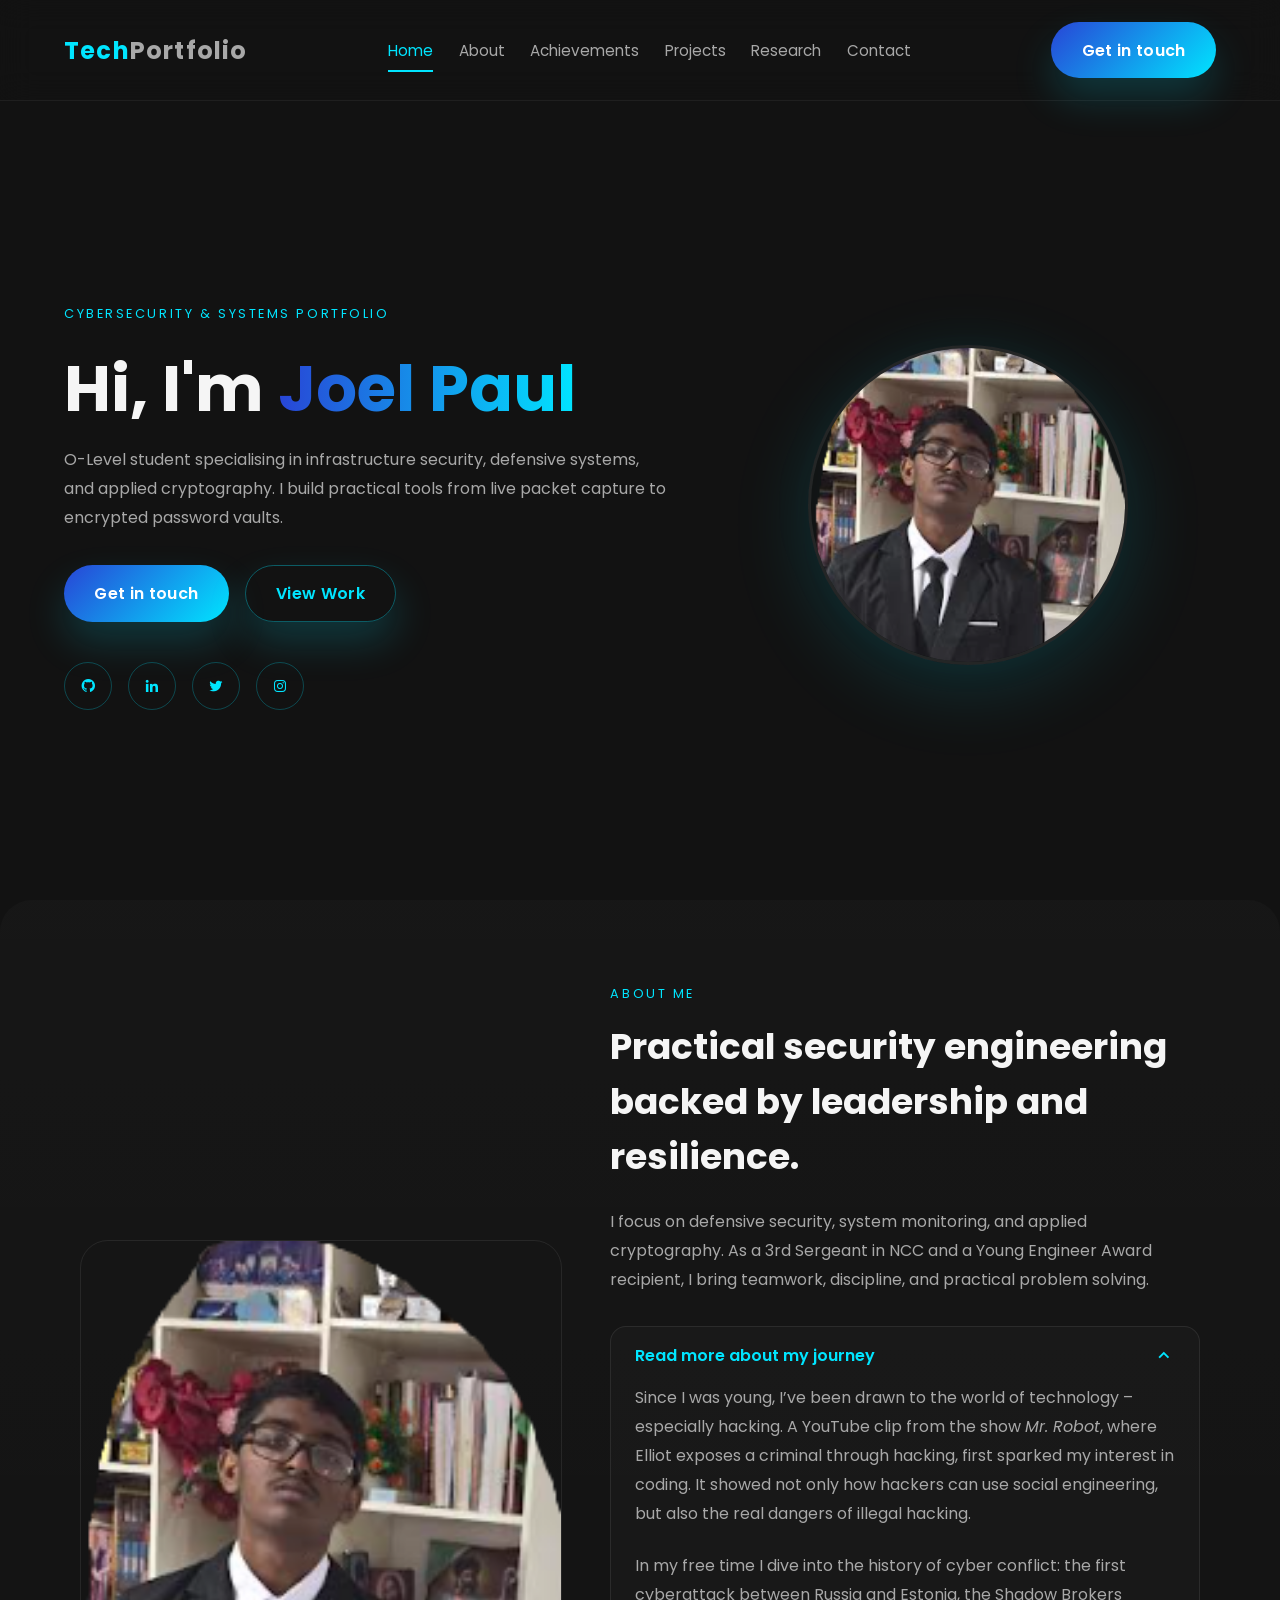
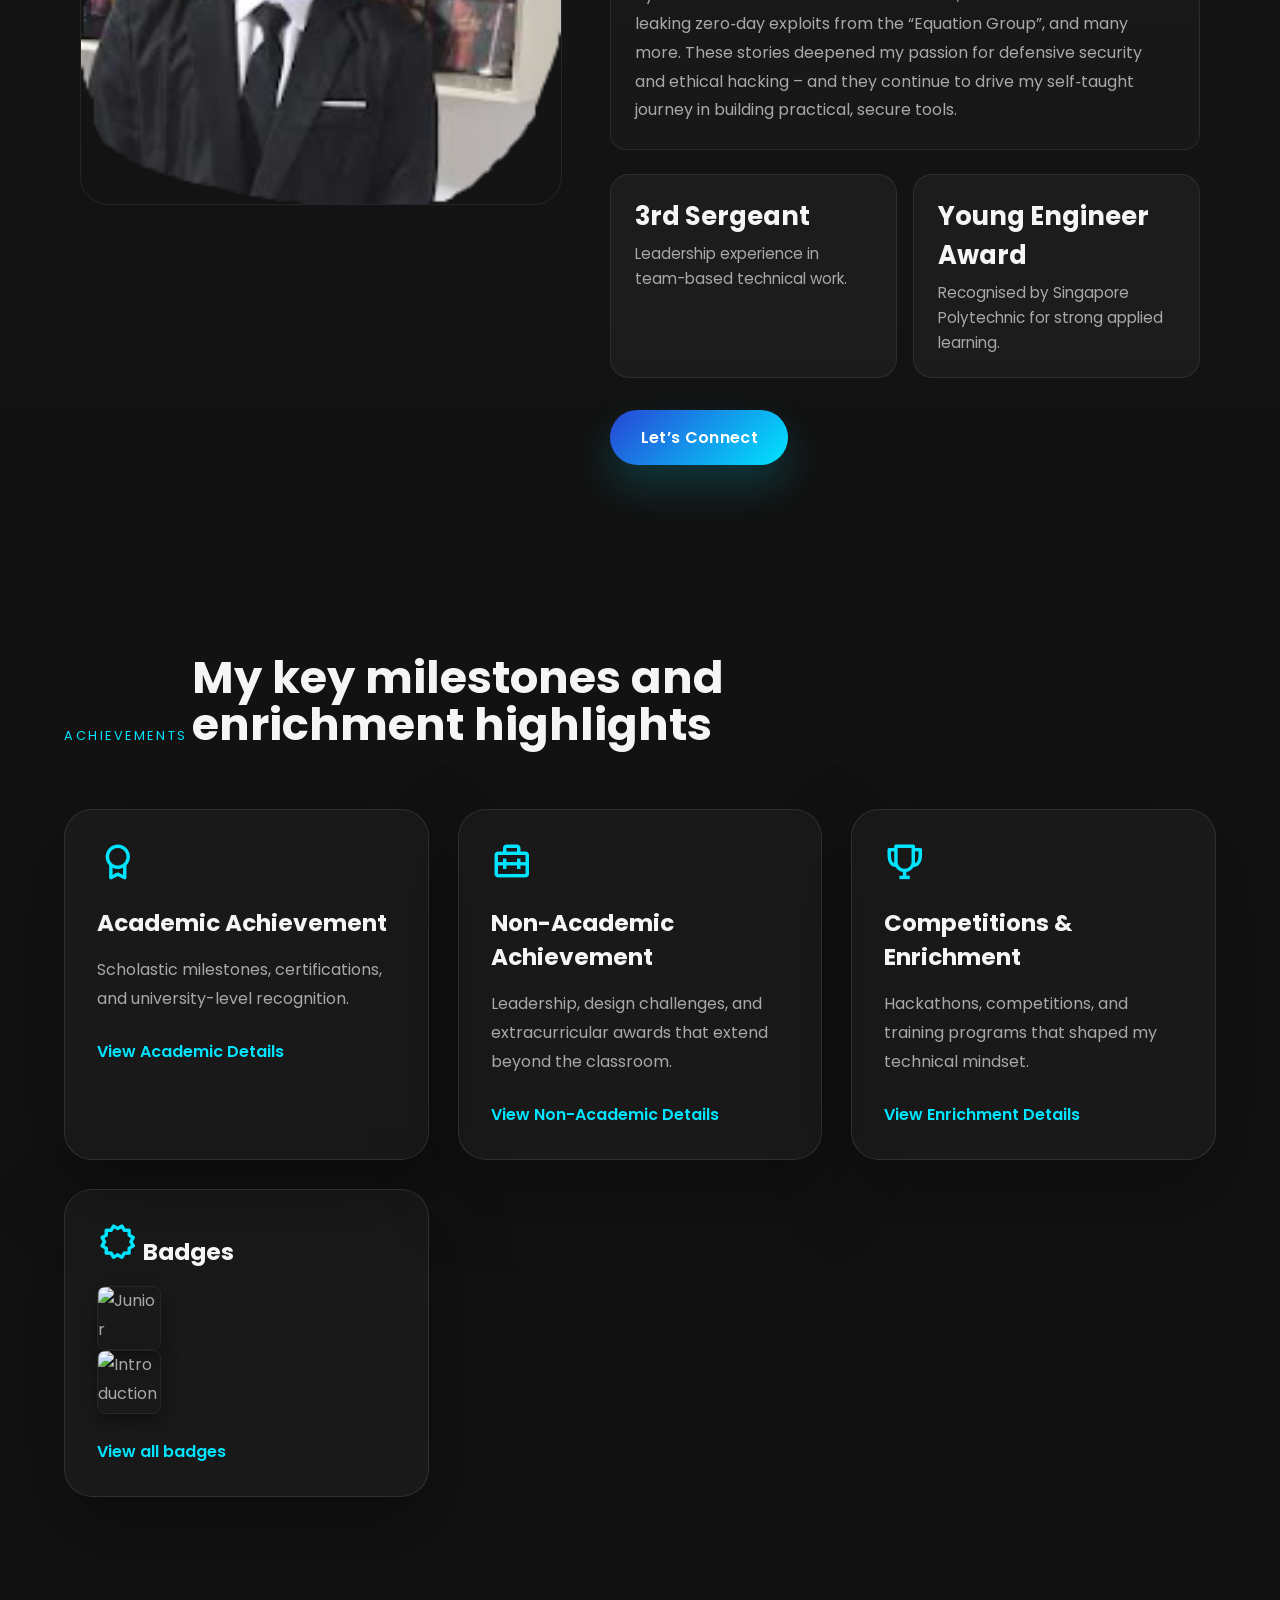
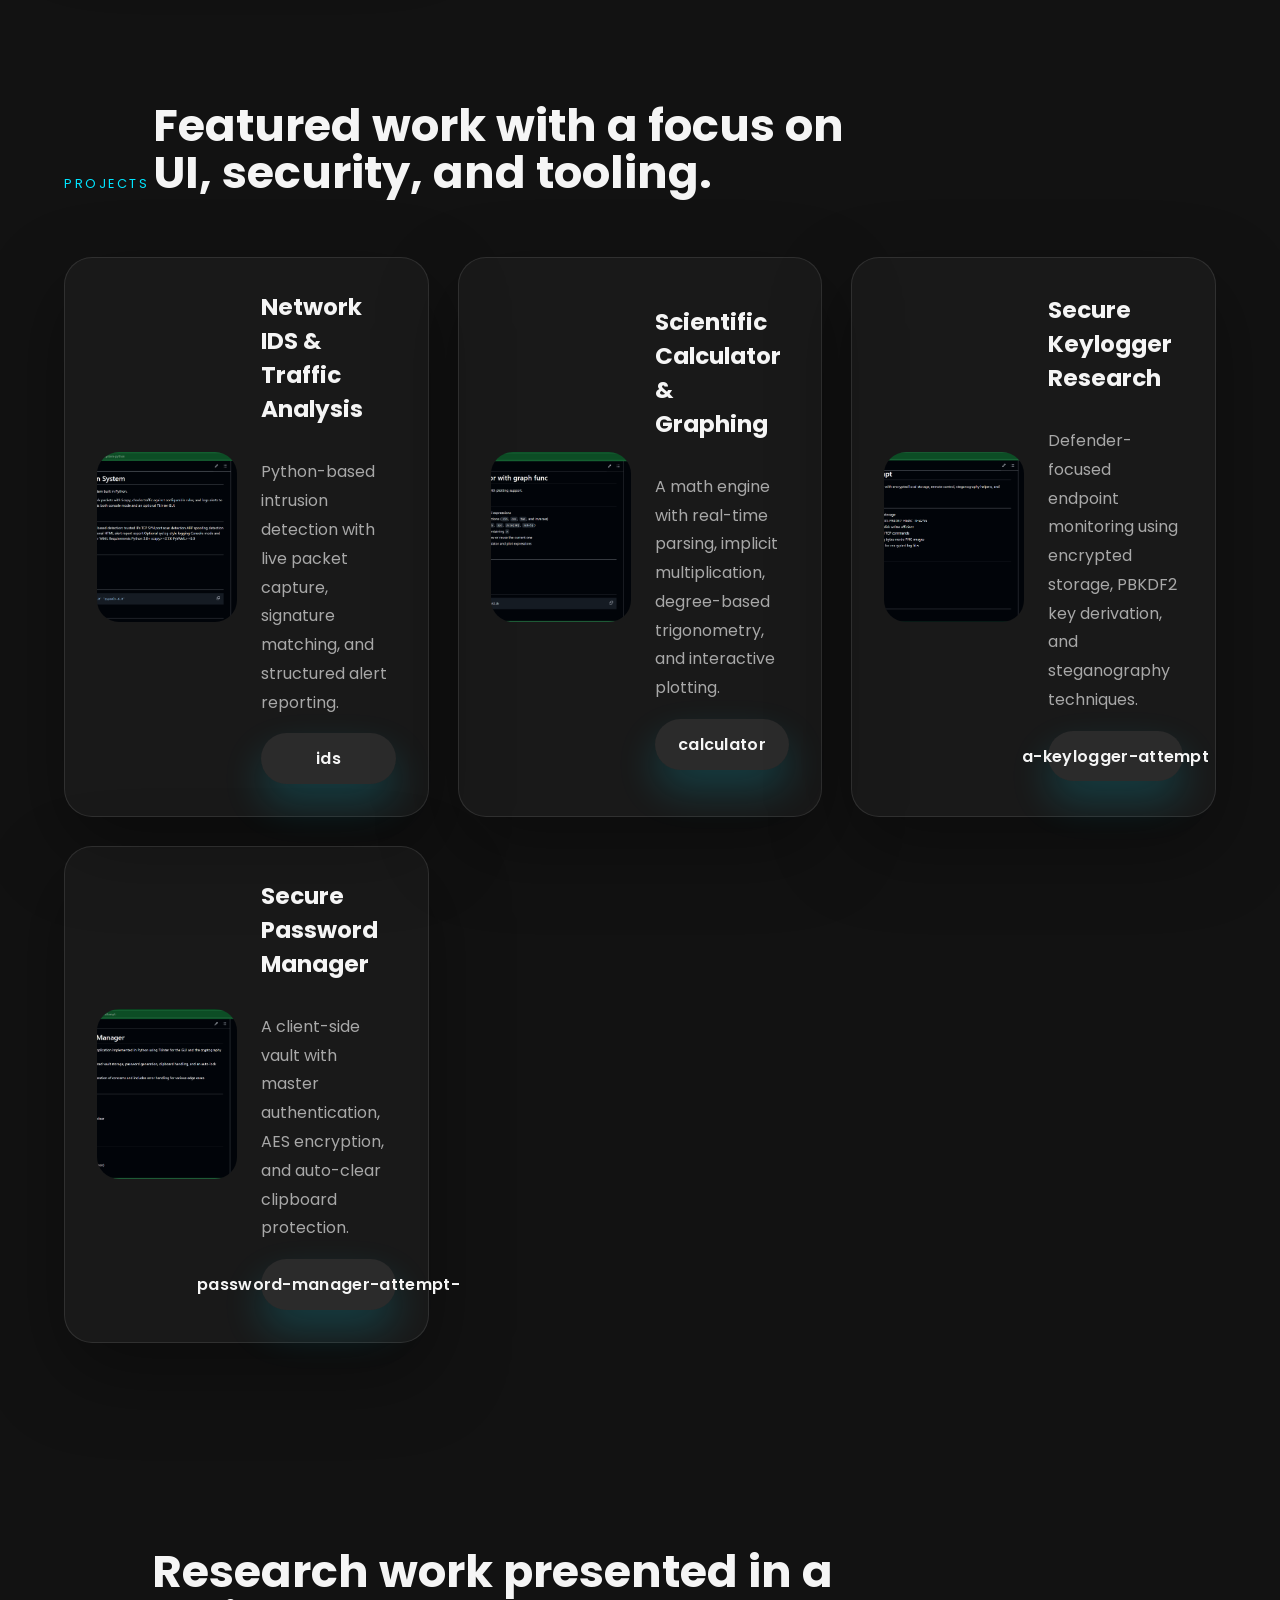
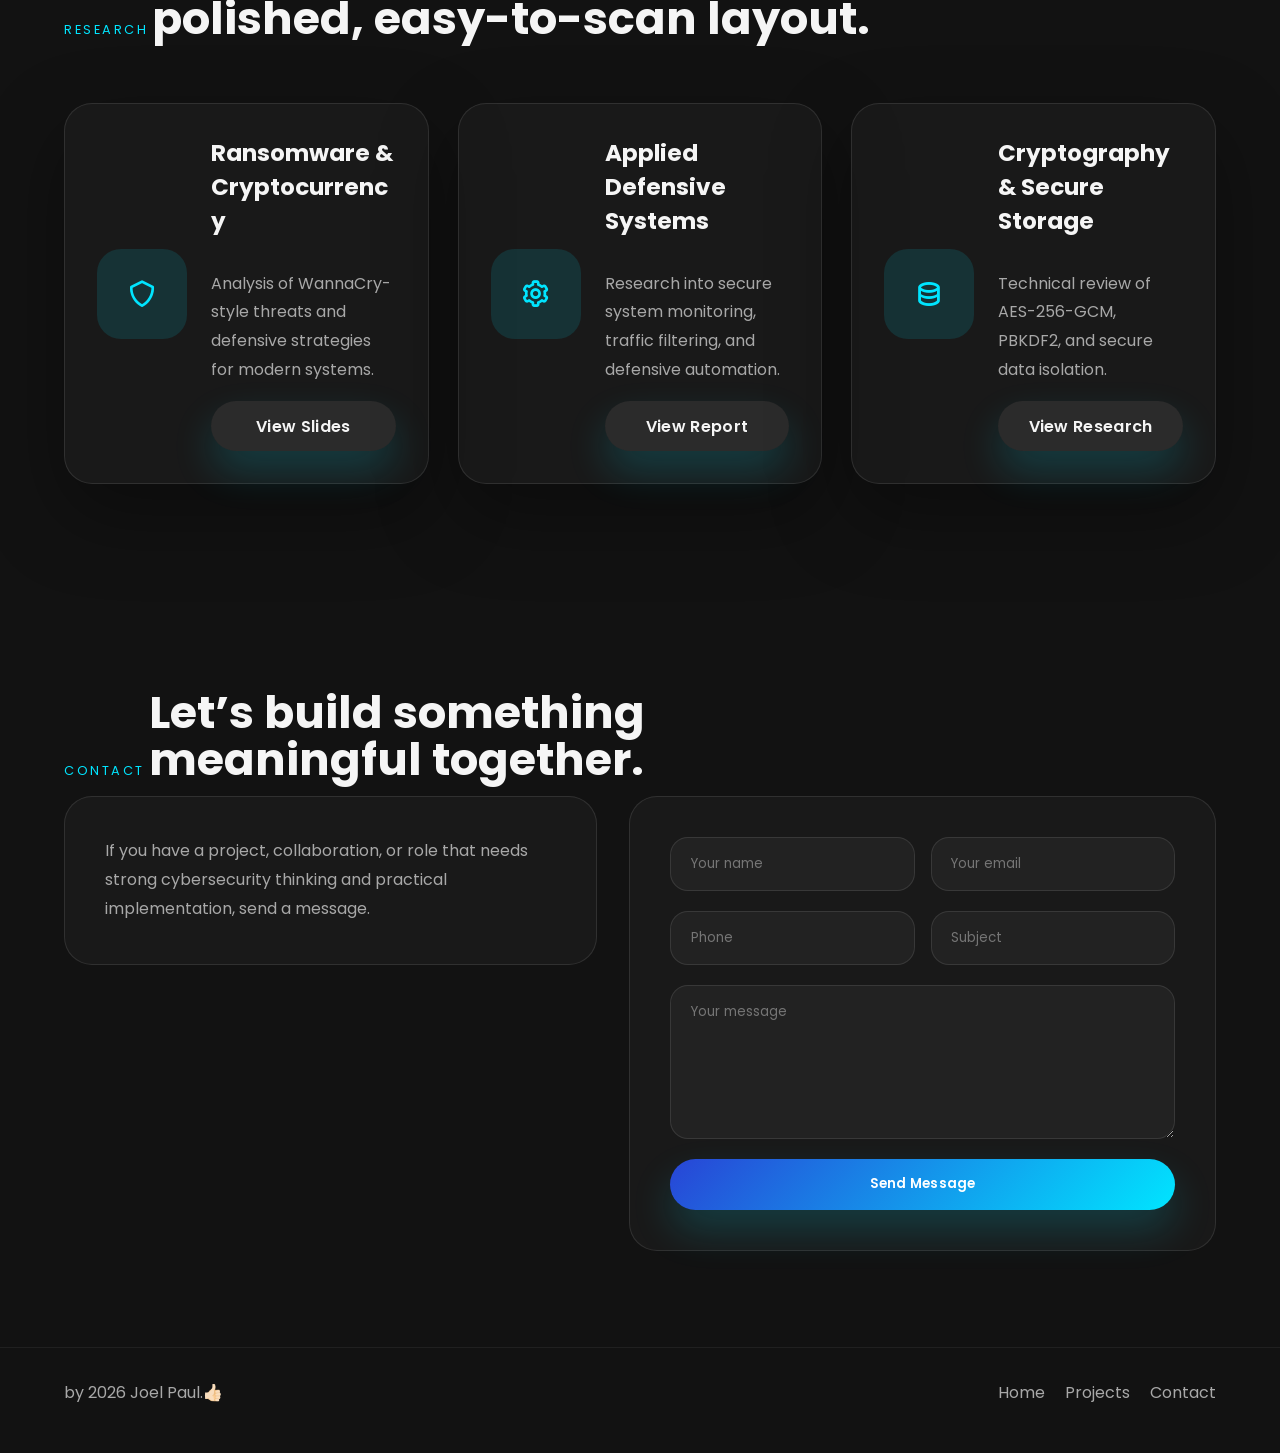
==== commit f83b4e4c: "Something I just edited the footer, relax" ====
--- a/index.html
+++ b/index.html
@@ -291,7 +291,7 @@
     </main>
 
     <footer class="footer">
-      <p>© 2026 Joel Paul. Built with a tech-focused dark aesthetic.</p>
+      <p>by 2026 Joel Paul.👍🏻</p>
       <div class="footer-links">
         <a href="#home">Home</a>
         <a href="#projects">Projects</a>
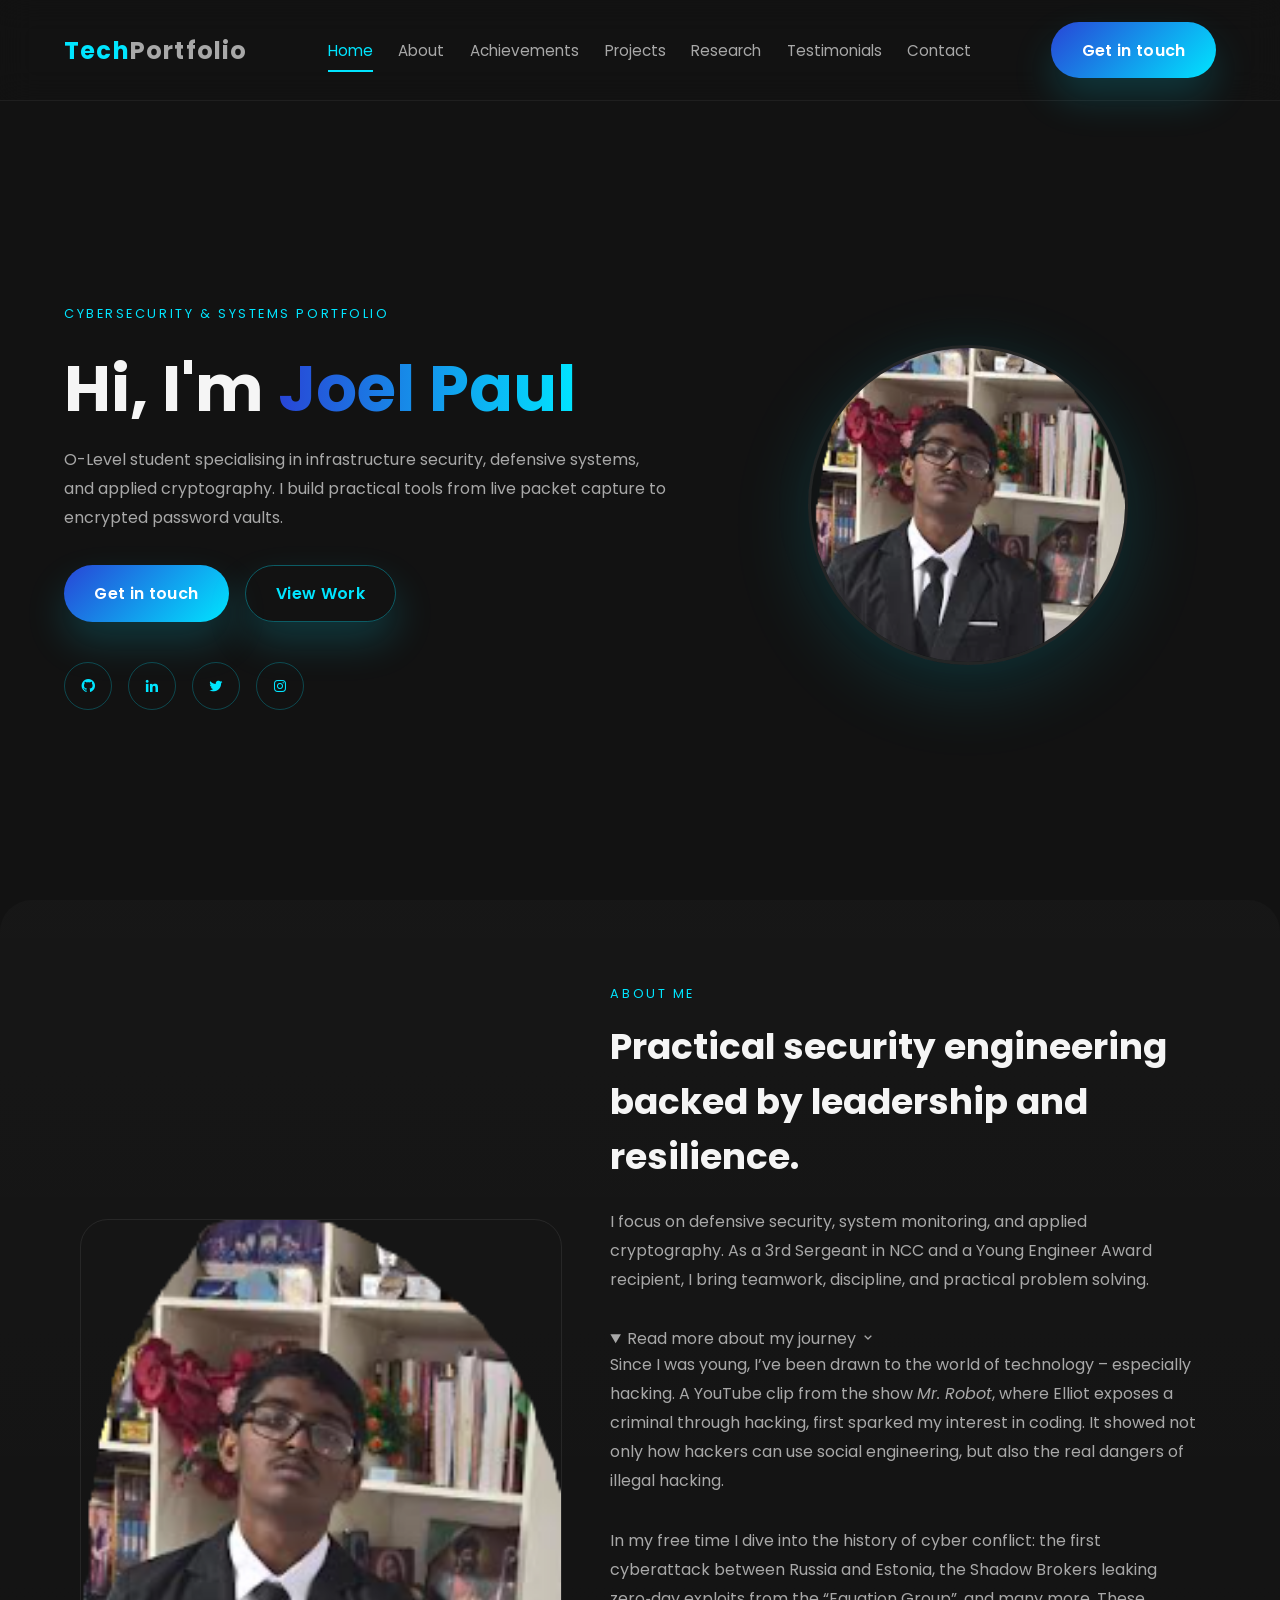
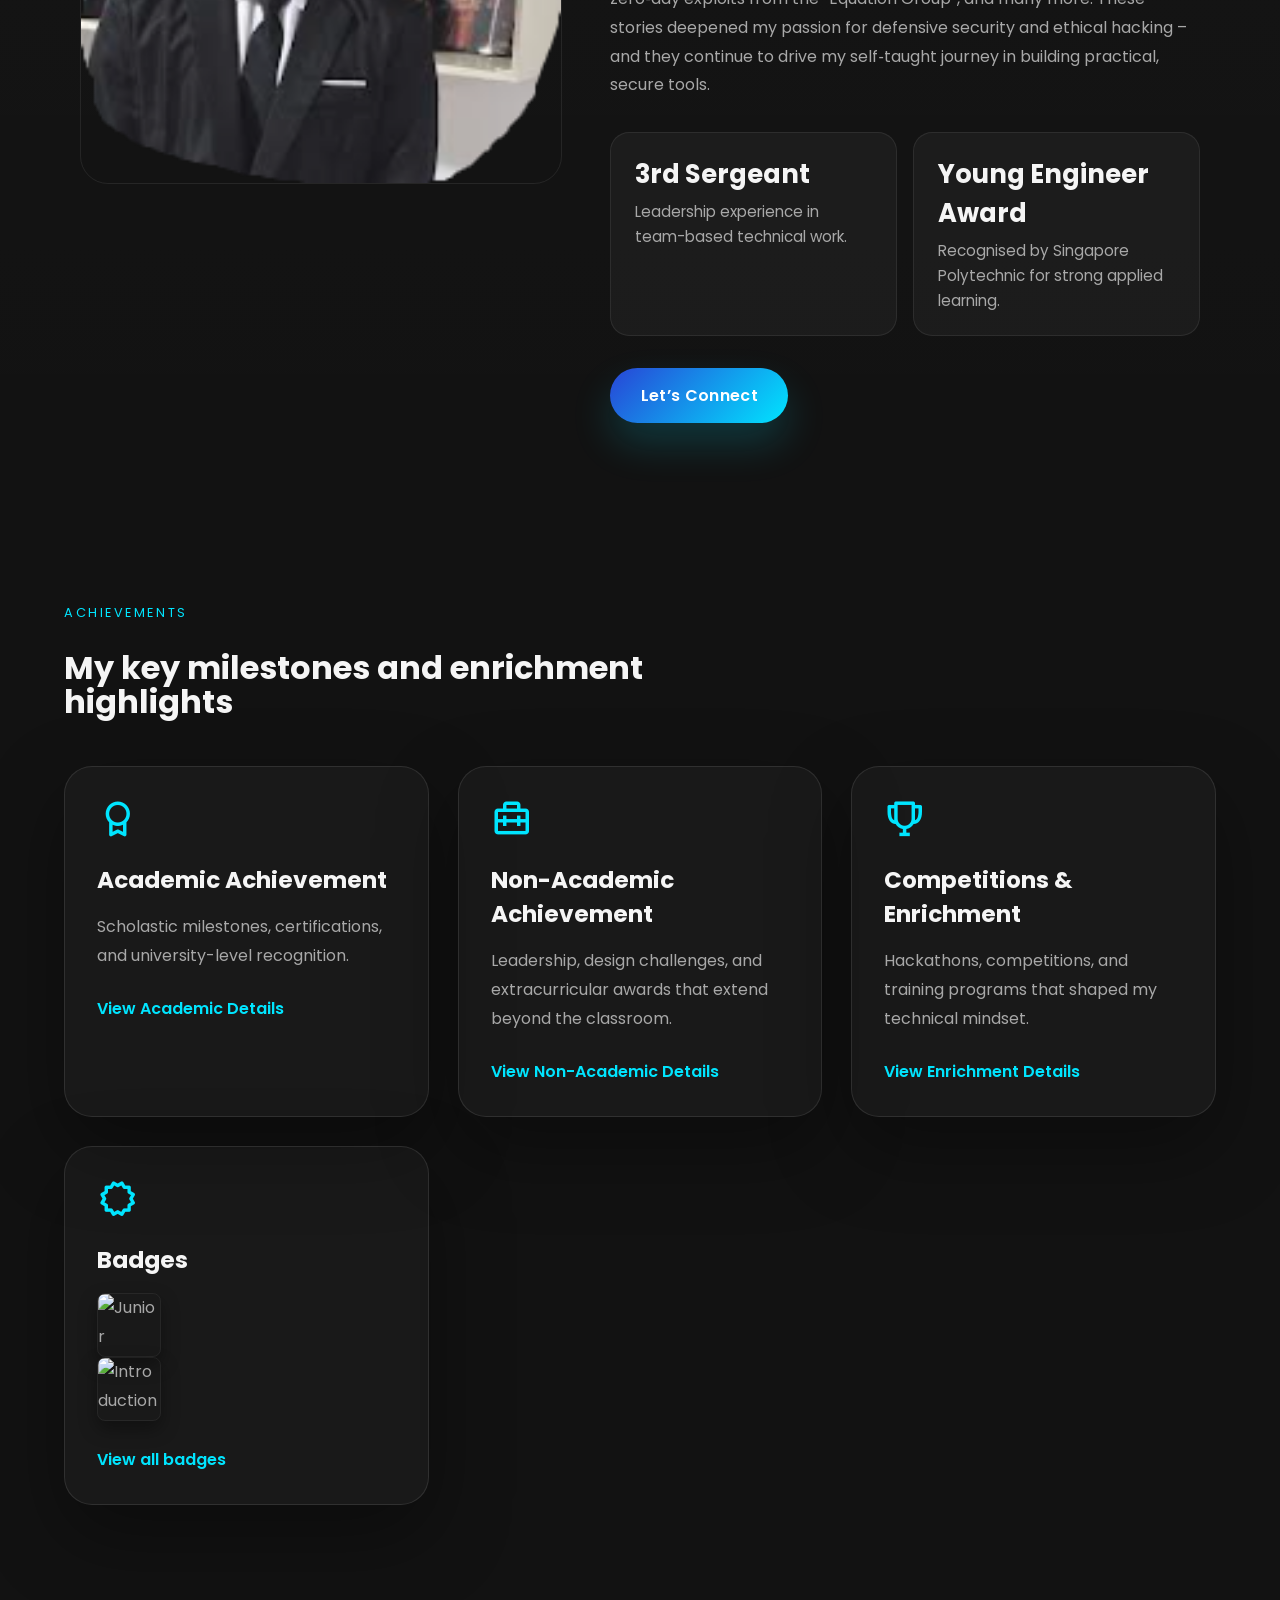
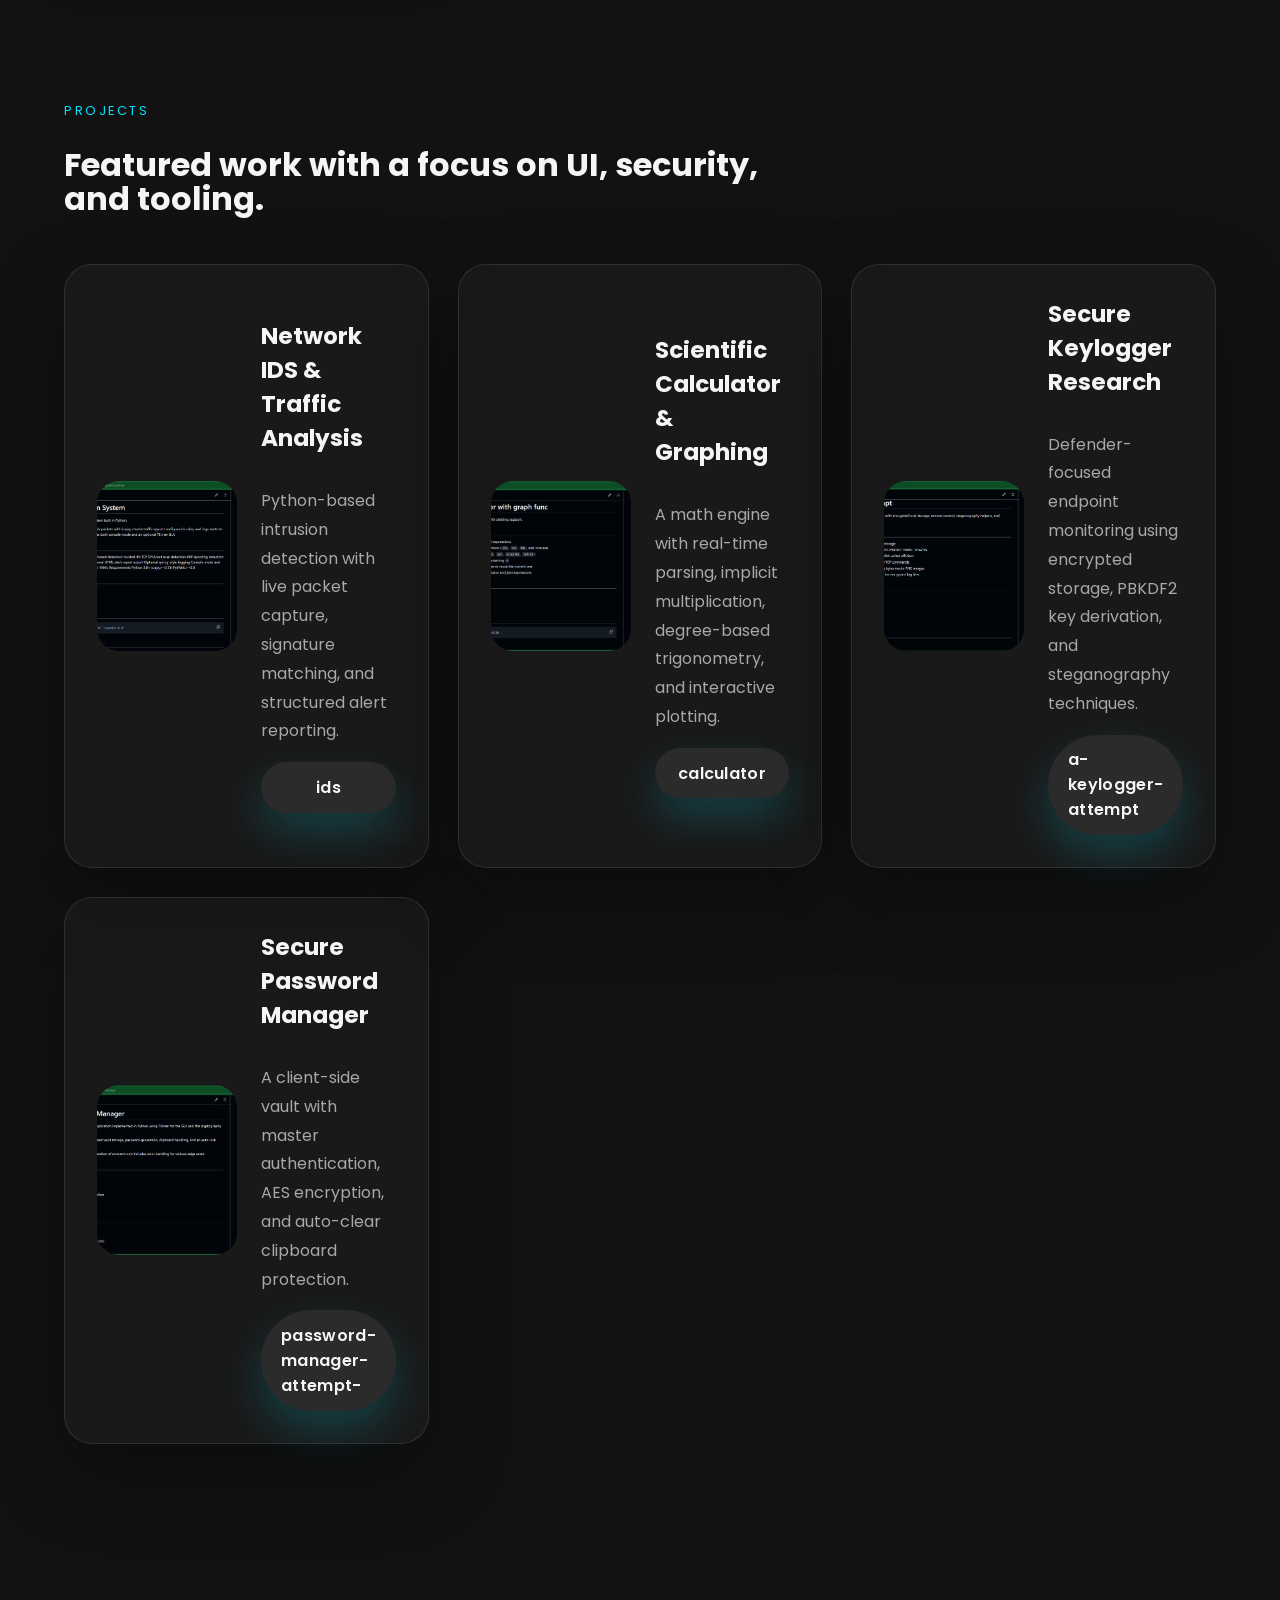
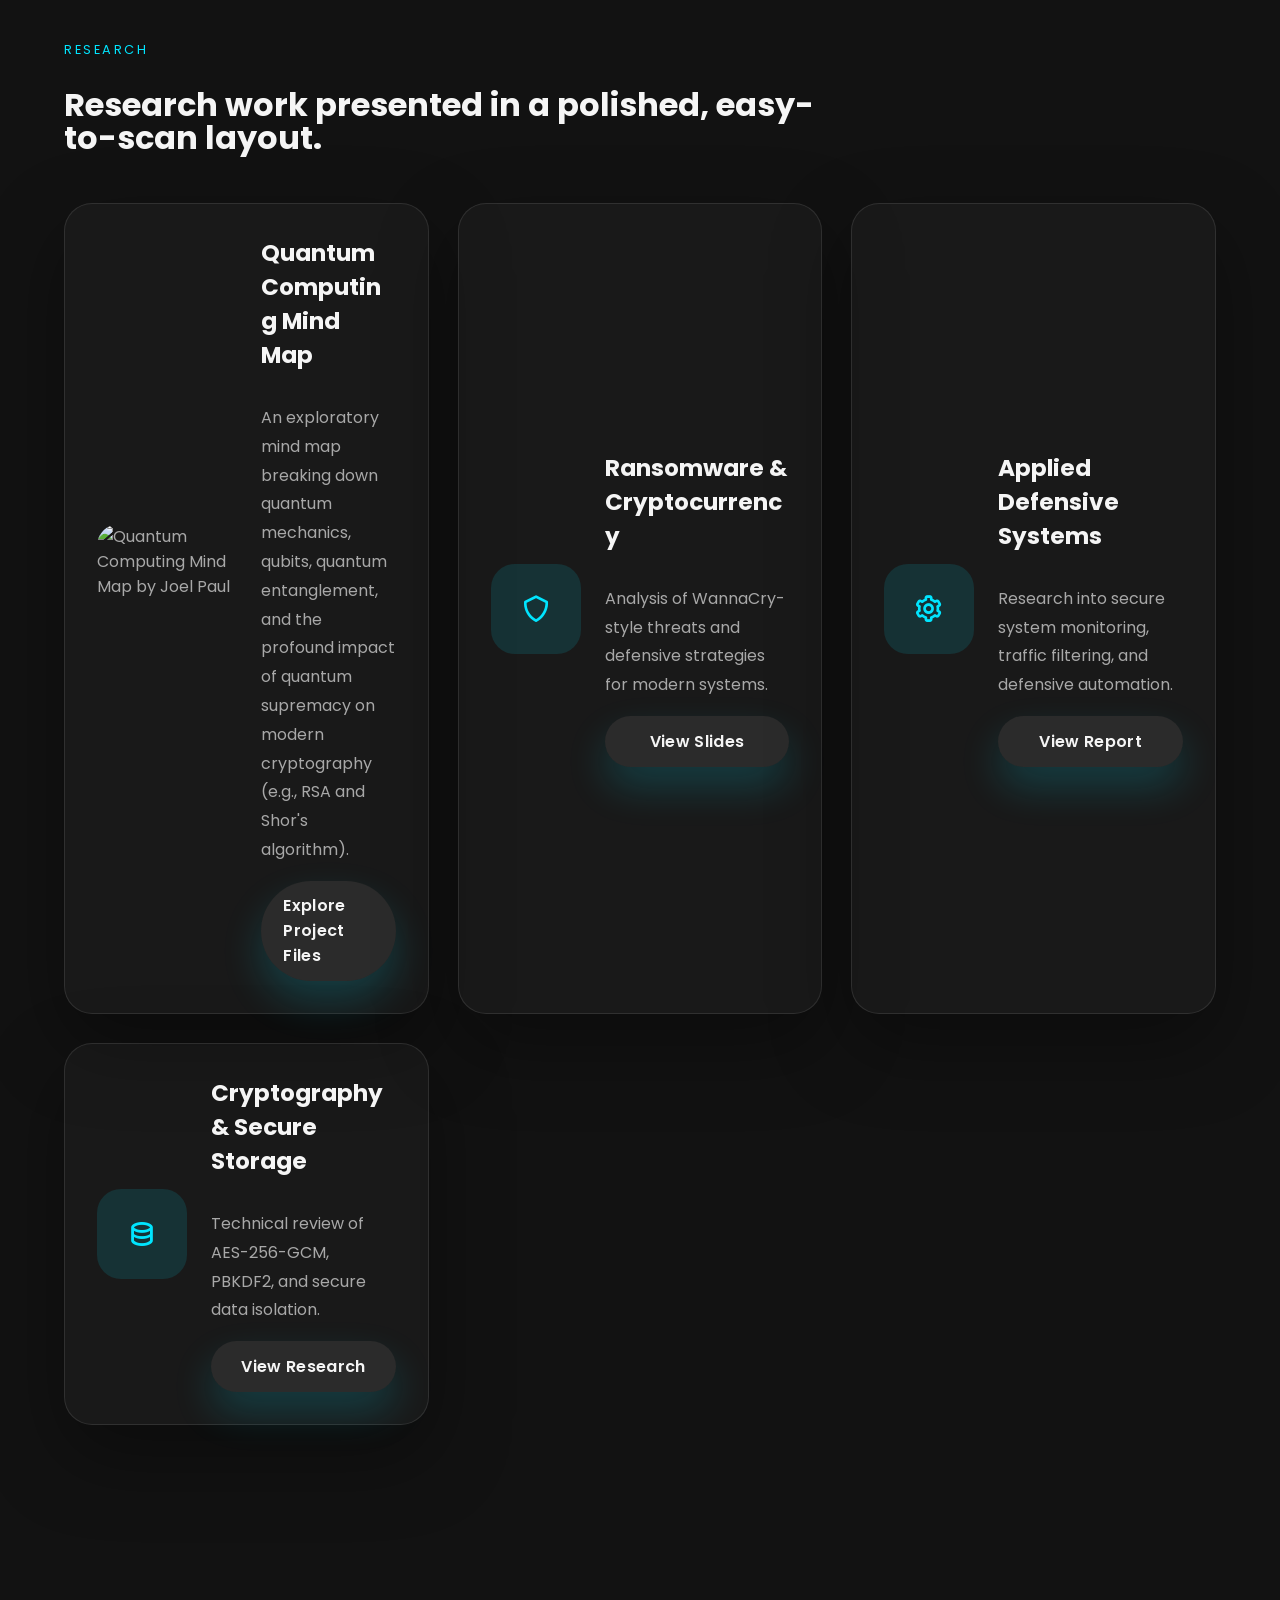
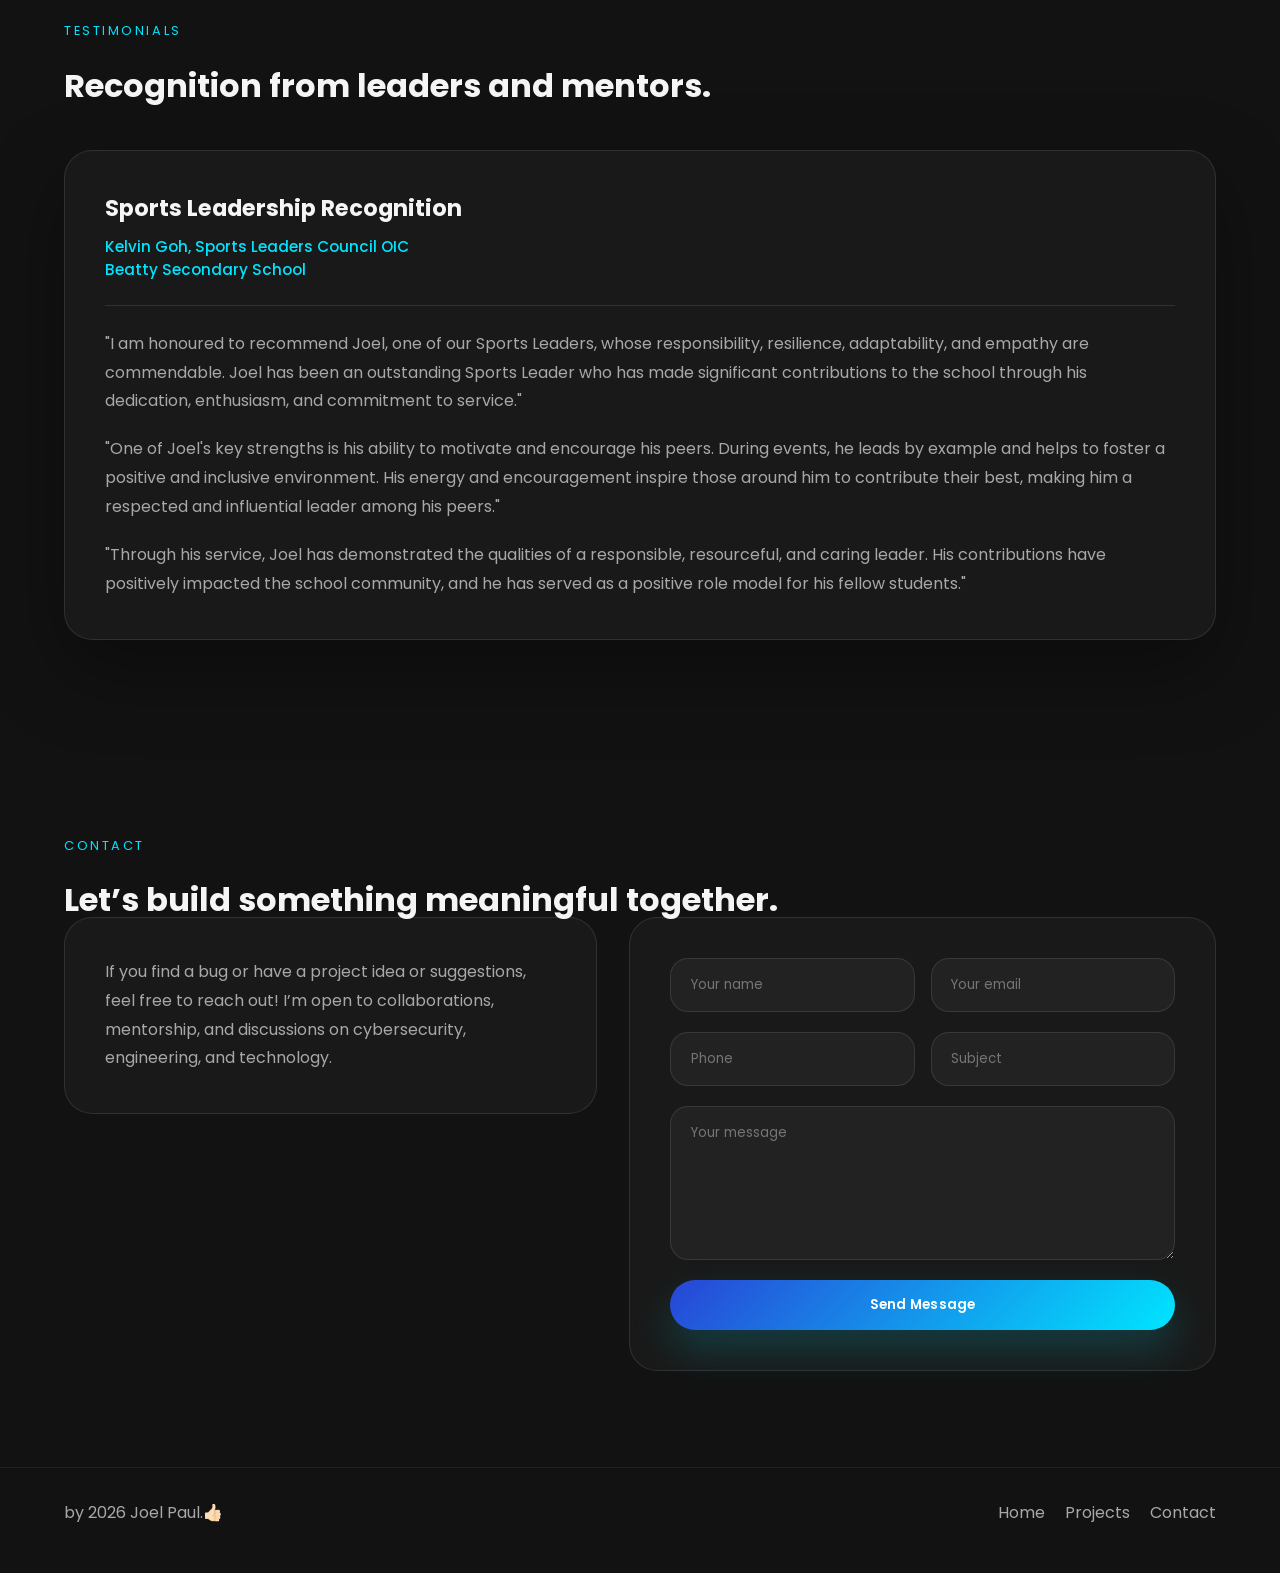
==== commit 1d204b67: "feat: integrate portfolio gallery images, add testimonials section, and rename project assets - Rena" ====
--- a/index.html
+++ b/index.html
@@ -28,6 +28,7 @@
         <a href="#achievements">Achievements</a>
         <a href="#projects">Projects</a>
         <a href="#research">Research</a>
+        <a href="#testimonials">Testimonials</a>
         <a href="#contact">Contact</a>
       </nav>
       <a href="#contact" class="btn nav-btn">Get in touch</a>
@@ -37,7 +38,7 @@
       <!-- ==================== HERO ==================== -->
       <section class="home" id="home">
         <div class="home-content reveal">
-          <span class="section-label">Cybersecurity & Systems Portfolio</span>
+          <span class="section-label">Cybersecurity &amp; Systems Portfolio</span>
           <h1>Hi, I'm <span id="typewriter-name" class="gradient-text"></span></h1>
           <p>
             O-Level student specialising in infrastructure security, defensive
@@ -57,14 +58,14 @@
         </div>
         <div class="home-image reveal">
           <div class="profile-ring"></div>
-          <img src="image.png" alt="Joel Paul portfolio screenshot" />
+          <img src="portrait.jpg" alt="Joel Paul portrait" />
         </div>
       </section>
 
       <!-- ==================== ABOUT ==================== -->
       <section class="about" id="about">
         <div class="about-image reveal">
-          <img src="image.png" alt="About portfolio screenshot" />
+          <img src="portrait.jpg" alt="About Joel Paul" />
         </div>
         <div class="about-content reveal">
           <span class="section-label">About Me</span>
@@ -165,7 +166,7 @@
         </div>
         <div class="grid-container">
           <article class="project-card reveal">
-            <img src="ids_project_1.png" alt="Network intrusion detection system" />
+            <img src="ids_screenshot.png" alt="Network intrusion detection system" />
             <div class="project-info">
               <h3 class="glitch-hover">Network IDS & Traffic Analysis</h3>
               <p>
@@ -176,7 +177,7 @@
             </div>
           </article>
           <article class="project-card reveal">
-            <img src="calc_project_2.png" alt="Scientific calculator project" />
+            <img src="calc_screenshot.png" alt="Scientific calculator project" />
             <div class="project-info">
               <h3 class="glitch-hover">Scientific Calculator & Graphing</h3>
               <p>
@@ -187,7 +188,7 @@
             </div>
           </article>
           <article class="project-card reveal">
-            <img src="keylogger_attempt_project_3.png" alt="Secure keylogger research" />
+            <img src="keylogger_screenshot.png" alt="Secure keylogger research" />
             <div class="project-info">
               <h3 class="glitch-hover">Secure Keylogger Research</h3>
               <p>
@@ -198,7 +199,7 @@
             </div>
           </article>
           <article class="project-card reveal">
-            <img src="password_manager_project_4.png" alt="Secure password manager" />
+            <img src="pm_screenshot.png" alt="Secure password manager" />
             <div class="project-info">
               <h3 class="glitch-hover">Secure Password Manager</h3>
               <p>
@@ -218,6 +219,20 @@
           <h2 class="glitch-hover">Research work presented in a polished, easy-to-scan layout.</h2>
         </div>
         <div class="grid-container">
+          <!-- NEW QUANTUM MIND MAP CARD INTEGRATED HERE -->
+          <article class="project-card reveal">
+            <!-- Rename your image file to quantum-mindmap.jpg and place it in the same folder -->
+            <img src="quantum-mindmap.jpg" alt="Quantum Computing Mind Map by Joel Paul" />
+            <div class="project-info">
+              <h3 class="glitch-hover">Quantum Computing Mind Map</h3>
+              <p>
+                An exploratory mind map breaking down quantum mechanics, qubits, quantum entanglement, and the profound impact of quantum supremacy on modern cryptography (e.g., RSA and Shor's algorithm).
+              </p>
+              <!-- Button linked to your SharePoint folder -->
+              <a href="https://beattyss-my.sharepoint.com/:o:/g/personal/joseph_joel_paul_btyss_moe_edu_sg/IgBlI5n234UuQ5KM4gSw4TpyAYtQjgU0xLsfAXTlzNXXndc?e=oRnHWH" class="btn btn-small" target="_blank" rel="noreferrer">Explore Project Files</a>
+            </div>
+          </article>
+
           <article class="project-card research-card reveal">
             <div class="research-icon">
               <i class="bx bx-shield"></i>
@@ -256,7 +271,32 @@
           </article>
         </div>
       </section>
-
+      <!-- ==================== TESTIMONIALS ==================== -->
+      <section class="testimonials" id="testimonials">
+        <div class="section-header reveal">
+          <span class="section-label">Testimonials</span>
+          <h2 class="glitch-hover">Recognition from leaders and mentors.</h2>
+        </div>
+        <div class="testimonial-container reveal">
+          <div class="testimonial-card">
+            <div class="testimonial-header">
+              <h3>Sports Leadership Recognition</h3>
+              <p class="testimonial-source">Kelvin Goh, Sports Leaders Council OIC<br>Beatty Secondary School</p>
+            </div>
+            <div class="testimonial-content">
+              <p>
+                "I am honoured to recommend Joel, one of our Sports Leaders, whose responsibility, resilience, adaptability, and empathy are commendable. Joel has been an outstanding Sports Leader who has made significant contributions to the school through his dedication, enthusiasm, and commitment to service."
+              </p>
+              <p>
+                "One of Joel's key strengths is his ability to motivate and encourage his peers. During events, he leads by example and helps to foster a positive and inclusive environment. His energy and encouragement inspire those around him to contribute their best, making him a respected and influential leader among his peers."
+              </p>
+              <p>
+                "Through his service, Joel has demonstrated the qualities of a responsible, resourceful, and caring leader. His contributions have positively impacted the school community, and he has served as a positive role model for his fellow students."
+              </p>
+            </div>
+          </div>
+        </div>
+      </section>
       <!-- ==================== CONTACT ==================== -->
       <section class="contact" id="contact">
         <div class="section-header reveal">
@@ -266,8 +306,8 @@
         <div class="contact-grid">
           <div class="contact-text reveal">
             <p>
-              If you have a project, collaboration, or role that needs strong
-              cybersecurity thinking and practical implementation, send a message.
+              If you find a bug or have a project idea or suggestions, feel free to reach out!
+              I’m open to collaborations, mentorship, and discussions on cybersecurity, engineering, and technology.
             </p>
 
           </div>
@@ -310,4 +350,4 @@
 
     <script src="script.js"></script>
   </body>
-</html>
+</html>
--- a/style.css
+++ b/style.css
@@ -1,67 +1,44 @@
-/* ============================================================
-   CSS Custom Properties (Design Tokens)
-   ============================================================ */
 :root {
   --bg-color: #121212;
   --surface: #18181f;
   --surface-soft: #1f1f28;
-  --text-color: #A8A8A8;          /* secondary text */
-  --text-strong: #F5F5F5;          /* headings, emphasised text */
+  --text-color: #A8A8A8;
+  --text-strong: #F5F5F5;
   --accent-cyan: #00E5FF;
   --accent-blue: #2845D6;
   --border: rgba(255, 255, 255, 0.1);
   --shadow: 0 30px 80px rgba(0, 0, 0, 0.35);
 }
-
-/* ============================================================
-   Global Reset & Base
-   ============================================================ */
 * {
   margin: 0;
   padding: 0;
   box-sizing: border-box;
 }
-
 html {
-  scroll-behavior: smooth;          /* smooth in‑page anchor scroll */
-}
-
+  scroll-behavior: smooth;
+}
 body {
   font-family: 'Poppins', sans-serif;
   background: var(--bg-color);
   color: var(--text-color);
-  overflow-x: hidden;               /* prevent horizontal scroll from animations */
-  transition: opacity 0.45s ease, transform 0.45s ease; /* page‑transition fade */
-}
-
-/* Fade‑out state for page navigation (applied by JS) */
-.fade-out {
-  opacity: 0;
-  pointer-events: none;
-}
-
+  overflow-x: hidden;
+}
 img {
   max-width: 100%;
   display: block;
 }
-
 a {
   color: inherit;
   text-decoration: none;
 }
-
 button,
 input,
 textarea {
-  font-family: inherit;            /* ensure consistent font in form elements */
-}
-
-/* ============================================================
-   Navigation & Header (fixed, blurred backdrop)
-   ============================================================ */
+  font-family: inherit;
+}
 .header {
   position: fixed;
-  inset: 0 0 auto;                 /* stick to top */
+  inset: 0 0 auto;
   z-index: 100;
   width: 100%;
   padding: 1.4rem 5%;
@@ -73,32 +50,25 @@
   backdrop-filter: blur(16px);
   border-bottom: 1px solid rgba(255, 255, 255, 0.06);
 }
-
 .logo {
   font-size: 1.5rem;
   font-weight: 700;
   letter-spacing: 0.05em;
 }
-
 .logo span {
   color: var(--accent-cyan);
 }
-
-/* Desktop navigation links */
 .navbar {
   display: flex;
   align-items: center;
   gap: 1.6rem;
 }
-
 .navbar a {
   color: var(--text-color);
   font-size: 0.95rem;
   transition: color 0.25s ease;
-  position: relative;              /* for the underline effect */
-}
-
-/* Animated underline */
+  position: relative;
+}
 .navbar a::after {
   content: '';
   position: absolute;
@@ -109,89 +79,65 @@
   background: var(--accent-cyan);
   transition: width 0.25s ease;
 }
-
 .navbar a:hover,
 .navbar a.active {
   color: var(--accent-cyan);
 }
-
 .navbar a:hover::after,
 .navbar a.active::after {
   width: 100%;
 }
-
-/* Hamburger icon – hidden on desktop */
 #menu-icon {
   display: none;
   font-size: 1.9rem;
   cursor: pointer;
   color: var(--text-strong);
 }
-
-/* ============================================================
-   Buttons
-   ============================================================ */
 .btn,
 .btn-small {
   display: inline-flex;
   align-items: center;
   justify-content: center;
-  border-radius: 999px;            /* pill shape */
+  border-radius: 999px;
   padding: 0.95rem 1.9rem;
   font-weight: 600;
   letter-spacing: 0.02em;
   transition: transform 0.25s ease, box-shadow 0.25s ease, background 0.25s ease;
   border: none;
   cursor: pointer;
-  white-space: nowrap;
-}
-
-/* Primary gradient button */
+}
 .btn {
   background: linear-gradient(135deg, var(--accent-blue), var(--accent-cyan));
   color: #fff;
   box-shadow: 0 20px 40px rgba(0, 229, 255, 0.18);
 }
-
 .btn:hover {
   transform: translateY(-2px);
   box-shadow: 0 28px 55px rgba(0, 229, 255, 0.28);
 }
-
-/* Outline variant */
 .btn-outline {
   background: transparent;
   border: 1px solid rgba(0, 229, 255, 0.35);
   color: var(--accent-cyan);
 }
-
 .btn-outline:hover {
   background: rgba(0, 229, 255, 0.08);
 }
-
-/* Small pill used in project cards & badges */
 .btn-small {
   background: rgba(255, 255, 255, 0.08);
   color: var(--text-strong);
   padding: 0.8rem 1.4rem;
 }
-
 .btn-small:hover {
   background: rgba(0, 229, 255, 0.16);
 }
-
-/* ============================================================
-   Main Content & Section Structure
-   ============================================================ */
 main {
-  padding-top: 110px;              /* offset for fixed header */
-}
-
+  padding-top: 110px;
+}
 section {
   padding: 6rem 5%;
-  scroll-margin-top: 140px;        /* ensures anchor jump doesn't hide content behind header */
-}
-
+  scroll-margin-top: 140px;
+}
 .section-label {
   display: inline-block;
   margin-bottom: 1rem;
@@ -200,67 +146,52 @@
   letter-spacing: 0.2em;
   font-size: 0.8rem;
 }
-
 .section-header h2,
 .home-content h1,
 .about-content h2 {
   color: var(--text-strong);
 }
-
-/* Responsive typography using clamp() */
 .section-header h2 {
-  font-size: clamp(2rem, 4vw, 2.8rem);
+  font-size: clamp(2rem, 2.5vw, 2.8rem);
   line-height: 1.05;
   margin-top: 0.8rem;
   max-width: 750px;
 }
-
+.home {
+  display: grid;
+  grid-template-columns: 1.1fr 0.9fr;
+  align-items: center;
+  gap: 3rem;
+  min-height: calc(100vh - 110px);
+}
 .home-content h1 {
-  font-size: clamp(2.5rem, 5vw, 4.2rem);
+  font-size: clamp(2.8rem, 5vw, 4.2rem);
   line-height: 1.05;
   margin: 1rem 0 1.5rem;
 }
-
-/* Gradient text effect for name */
 .gradient-text {
   background: linear-gradient(90deg, var(--accent-blue), var(--accent-cyan));
   background-clip: text;
   -webkit-background-clip: text;
   -webkit-text-fill-color: transparent;
 }
-
-/* ============================================================
-   Hero Section (home)
-   ============================================================ */
-.home {
-  display: grid;
-  grid-template-columns: 1.1fr 0.9fr;
-  align-items: center;
-  gap: 3rem;
-  min-height: calc(100vh - 110px);
-}
-
 .home-content p {
   max-width: 620px;
   line-height: 1.8;
   margin-bottom: 2rem;
   color: var(--text-color);
 }
-
 .home-actions {
   display: flex;
   flex-wrap: wrap;
   gap: 1rem;
   margin-bottom: 2.5rem;
 }
-
-/* Social icons row */
 .social-icons {
   display: flex;
   flex-wrap: wrap;
   gap: 1rem;
 }
-
 .social-icons a {
   width: 3rem;
   height: 3rem;
@@ -272,21 +203,17 @@
   color: var(--accent-cyan);
   transition: transform 0.25s ease, background 0.25s ease, color 0.25s ease;
 }
-
 .social-icons a:hover {
   transform: translateY(-5px);
   background: var(--accent-cyan);
   color: var(--bg-color);
 }
-
-/* Profile image area */
 .home-image {
   position: relative;
   display: flex;
   justify-content: center;
   align-items: center;
 }
-
 .profile-ring {
   position: absolute;
   width: 360px;
@@ -295,7 +222,6 @@
   background: radial-gradient(circle, rgba(0,229,255,0.18) 0%, transparent 62%);
   filter: blur(30px);
 }
-
 .home-image img {
   width: 320px;
   height: 320px;
@@ -306,15 +232,10 @@
   transition: transform 0.35s ease, box-shadow 0.35s ease;
   position: relative;
 }
-
 .home-image img:hover {
   transform: scale(1.02);
   box-shadow: 0 25px 90px rgba(0, 229, 255, 0.26);
 }
-
-/* ============================================================
-   About Section
-   ============================================================ */
 .about {
   display: grid;
   grid-template-columns: 0.9fr 1.1fr;
@@ -324,180 +245,108 @@
   border-radius: 32px;
   padding: 5rem;
 }
-
 .about-image img {
   width: 100%;
   border-radius: 28px;
   border: 1px solid rgba(255, 255, 255, 0.08);
 }
-
 .about-content h2 {
   font-size: clamp(2rem, 2.8vw, 3.2rem);
   margin-bottom: 1.5rem;
 }
-
 .about-content p {
   line-height: 1.8;
   margin-bottom: 2rem;
 }
-
-/* Highlight cards (stats) */
 .about-highlights {
   display: grid;
   grid-template-columns: repeat(2, minmax(0, 1fr));
   gap: 1rem;
   margin-bottom: 2rem;
 }
-
 .about-highlights div {
   padding: 1.35rem 1.5rem;
   border-radius: 1.2rem;
   background: rgba(255, 255, 255, 0.04);
   border: 1px solid rgba(255, 255, 255, 0.08);
 }
-
 .about-highlights strong {
   display: block;
   font-size: 1.6rem;
   color: var(--text-strong);
   margin-bottom: 0.35rem;
 }
-
 .about-highlights span {
   font-size: 0.95rem;
   color: var(--text-color);
 }
-
-/* ============================================================
-   Expandable About (details / summary)
-   ============================================================ */
-.about-expand {
-  margin: 1.5rem 0;
-  border: 1px solid rgba(255, 255, 255, 0.08);
-  border-radius: 16px;
-  background: rgba(255, 255, 255, 0.02);
-  overflow: hidden;                /* clip the sliding content */
-}
-
-.about-summary {
-  display: flex;
-  align-items: center;
-  justify-content: space-between;
-  padding: 1rem 1.5rem;
-  cursor: pointer;
-  list-style: none;               /* remove default triangle */
-  font-weight: 600;
-  color: var(--accent-cyan);
-  transition: background 0.25s ease;
-}
-
-/* Remove default marker for WebKit browsers */
-.about-summary::-webkit-details-marker {
-  display: none;
-}
-
-.about-summary:hover {
-  background: rgba(0, 229, 255, 0.06);
-}
-
-.about-arrow {
-  font-size: 1.4rem;
-  transition: transform 0.3s ease;
-}
-
-/* Rotate arrow when open */
-.about-expand[open] .about-arrow {
-  transform: rotate(180deg);
-}
-
-/* Animated reveal container */
-.about-details-content {
-  max-height: 0;
-  overflow: hidden;
-  transition: max-height 0.45s ease-in-out;
-}
-
-/* When details is open, expand the content */
-.about-expand[open] .about-details-content {
-  max-height: 800px;               /* large enough to fit your text */
-}
-
-.about-details-content p {
-  margin: 0;
-  padding: 0 1.5rem 1.5rem;
-  line-height: 1.8;
-  color: var(--text-color);
-}
-
-/* ============================================================
-   Cards & Grids (Achievements, Projects, Research)
-   ============================================================ */
 .grid-container {
   display: grid;
   grid-template-columns: repeat(auto-fit, minmax(280px, 1fr));
   gap: 1.8rem;
   margin-top: 3rem;
 }
-
-/* Base card style – shared by .card, .project-card, .research-card */
 .card,
-.project-card,
-.research-card {
+.project-card {
   background: rgba(255, 255, 255, 0.03);
   border: 1px solid var(--border);
   border-radius: 28px;
   padding: 2rem;
   box-shadow: var(--shadow);
   transition: transform 0.3s ease, border-color 0.3s ease, background 0.3s ease;
-  min-width: 0;                    /* allow grid item to shrink */
-  height: auto;
-  min-height: 0;
-}
-
+}
 .card:hover,
 .project-card:hover {
   transform: translateY(-10px);
   border-color: rgba(0, 229, 255, 0.3);
   background: rgba(0, 229, 255, 0.04);
 }
-
 .card i {
   font-size: 2.6rem;
   color: var(--accent-cyan);
   margin-bottom: 1.4rem;
 }
-
-/* Text wrapping rules to avoid overflow */
+.card h3,
+.project-info h3 {
+  font-size: 1.45rem;
+  margin-bottom: 1rem;
+  color: var(--text-strong);
+}
 .card p,
-.project-info p,
+.project-info p {
+  line-height: 1.8;
+  color: var(--text-color);
+}
+.view-more {
+  display: inline-flex;
+  margin-top: 1.6rem;
+  color: var(--accent-cyan);
+  font-weight: 600;
+}
+.card,
+.project-card,
+.research-card,
+.project-info {
+  min-width: 0;
+}
+.card p,
+.project-info p {
+  overflow-wrap: anywhere;
+  word-wrap: break-word;
+  word-break: normal;
+}
 .card h3,
 .project-info h3 {
   overflow-wrap: break-word;
   word-wrap: break-word;
   word-break: normal;
 }
-
-.card h3,
-.project-info h3 {
-  font-size: 1.45rem;
-  margin-bottom: 1rem;
-  color: var(--text-strong);
-}
-
-.card p,
-.project-info p {
-  line-height: 1.8;
-  color: var(--text-color);
-}
-
-.view-more {
-  display: inline-flex;
-  margin-top: 1.6rem;
-  color: var(--accent-cyan);
-  font-weight: 600;
-}
-
-/* Project card: image on left, info on right */
+.card,
+.project-card,
+.research-card {
+  height: auto;
+  min-height: 0;
+}
 .project-card {
   overflow: visible;
   display: grid;
@@ -505,7 +354,6 @@
   gap: 1.5rem;
   align-items: center;
 }
-
 .project-card img {
   width: 100%;
   height: 170px;
@@ -513,19 +361,14 @@
   object-fit: cover;
   border-radius: 22px;
 }
-
 .project-info {
   display: flex;
   flex-direction: column;
   gap: 1rem;
-  min-width: 0;                    /* prevents text overflow in flex children */
-}
-
-/* Research card variant – uses an icon instead of image */
+}
 .research-card {
   grid-template-columns: auto 1fr;
 }
-
 .research-icon {
   width: 90px;
   height: 90px;
@@ -536,51 +379,61 @@
   color: var(--accent-cyan);
   font-size: 2rem;
 }
-
-/* ============================================================
-   Badges (Credly)
-   ============================================================ */
-.badge-list {
-  display: flex;
-  flex-direction: column;
-  gap: 0.8rem;
-}
-
-.badge-item {
-  display: flex;
-  align-items: center;
-  gap: 0.8rem;
-}
-
-.badge-img {
-  width: 64px;
-  height: 64px;
-  object-fit: cover;
-  border-radius: 8px;
-  border: 1px solid rgba(255,255,255,0.06);
-  box-shadow: 0 8px 18px rgba(0,0,0,0.35);
-}
-
-.badge-meta a {
-  color: var(--text-strong);
-  font-weight: 600;
-}
-
-.badge-meta .btn-small {
-  margin-top: 0.4rem;
-  padding: 0.45rem 0.8rem;
-}
-
-/* ============================================================
-   Contact Section & Form
-   ============================================================ */
 .contact-grid {
   display: grid;
   grid-template-columns: 1fr 1.1fr;
   gap: 2rem;
   align-items: start;
 }
-
+.testimonial-container {
+  display: grid;
+  grid-template-columns: 1fr;
+  gap: 2rem;
+  margin-top: 3rem;
+}
+.testimonial-card {
+  background: rgba(255, 255, 255, 0.03);
+  border: 1px solid var(--border);
+  border-radius: 28px;
+  padding: 2.5rem;
+  box-shadow: var(--shadow);
+  transition: transform 0.3s ease, border-color 0.3s ease, background 0.3s ease;
+}
+.testimonial-card:hover {
+  transform: translateY(-5px);
+  border-color: rgba(0, 229, 255, 0.3);
+  background: rgba(0, 229, 255, 0.04);
+}
+.testimonial-header {
+  margin-bottom: 1.5rem;
+  border-bottom: 1px solid rgba(255, 255, 255, 0.1);
+  padding-bottom: 1.5rem;
+}
+.testimonial-header h3 {
+  font-size: 1.4rem;
+  color: var(--text-strong);
+  margin-bottom: 0.6rem;
+}
+.testimonial-source {
+  font-size: 0.95rem;
+  color: var(--accent-cyan);
+  font-weight: 500;
+}
+.testimonial-content {
+  display: flex;
+  flex-direction: column;
+  gap: 1.2rem;
+}
+.testimonial-content p {
+  line-height: 1.8;
+  color: var(--text-color);
+}
+.contact-grid {
+  display: grid;
+  grid-template-columns: 1fr 1.1fr;
+  gap: 2rem;
+  align-items: start;
+}
 .contact-text {
   display: flex;
   flex-direction: column;
@@ -590,26 +443,21 @@
   background: rgba(255, 255, 255, 0.03);
   border: 1px solid var(--border);
 }
-
 .contact-text p {
   line-height: 1.8;
 }
-
 .contact-details {
   display: grid;
   gap: 1rem;
 }
-
 .contact-details strong {
   display: block;
   color: var(--text-strong);
   margin-bottom: 0.25rem;
 }
-
 .contact-details span {
   color: var(--text-color);
 }
-
 .contact-form {
   display: grid;
   gap: 1.25rem;
@@ -618,14 +466,11 @@
   padding: 2.5rem;
   border: 1px solid var(--border);
 }
-
 .input-row {
   display: grid;
   grid-template-columns: repeat(2, minmax(0, 1fr));
   gap: 1rem;
 }
-
-/* Form inputs */
 .contact-form input,
 .contact-form textarea {
   width: 100%;
@@ -636,22 +481,13 @@
   color: var(--text-strong);
   outline: none;
 }
-
-/* Visible focus state for accessibility */
 .contact-form input:focus,
 .contact-form textarea:focus {
   border-color: var(--accent-cyan);
-  outline: none;
-  box-shadow: 0 0 0 2px rgba(0, 229, 255, 0.2);
-}
-
+}
 .contact-form textarea {
   resize: vertical;
 }
-
-/* ============================================================
-   Footer
-   ============================================================ */
 .footer {
   padding: 2rem 5% 3rem;
   display: flex;
@@ -661,182 +497,44 @@
   color: var(--text-color);
   border-top: 1px solid rgba(255, 255, 255, 0.06);
 }
-
 .footer-links {
   display: flex;
   gap: 1.25rem;
   flex-wrap: wrap;
 }
-
 .footer-links a {
   color: var(--text-color);
   transition: color 0.25s ease;
 }
-
 .footer-links a:hover {
   color: var(--accent-cyan);
 }
-
-/* ============================================================
-   Modal (Thank‑you message)
-   ============================================================ */
-.modal-overlay {
-  position: fixed;
-  inset: 0;
-  display: grid;
-  place-items: center;
-  background: rgba(0, 0, 0, 0.6);
-  z-index: 1200;
-}
-
-.modal {
-  width: min(520px, 92%);
-  background: var(--surface);
-  border-radius: 12px;
-  padding: 1.6rem;
-  box-shadow: 0 20px 60px rgba(0,0,0,0.6);
-  color: var(--text-strong);
-  position: relative;              /* required so close button stays inside */
-  transform: translateY(-6px) scale(0.98);   /* hidden state */
-  opacity: 0;
-  transition: transform 0.28s ease, opacity 0.28s ease;
-}
-
-.modal.show {
-  transform: translateY(0) scale(1);
-  opacity: 1;
-}
-
-.modal h3 {
-  margin-top: 0;
-  margin-bottom: 0.6rem;
-}
-
-.modal p {
-  color: var(--text-color);
-  margin-bottom: 1rem;
-}
-
-.modal-close {
-  position: absolute;
-  right: 1.25rem;
-  top: 1rem;
-  background: transparent;
-  border: none;
-  color: var(--text-strong);
-  font-size: 1.5rem;
-  cursor: pointer;
-}
-
-.modal .btn.modal-ok {
-  display: inline-block;
-}
-
-/* ============================================================
-   SCROLL REVEAL ANIMATIONS
-   ============================================================ */
-.reveal {
-  opacity: 0;
-  transform: translateY(30px);
-  transition: opacity 0.6s ease, transform 0.6s ease;
-}
-
-.reveal.visible {
-  opacity: 1;
-  transform: translateY(0);
-}
-
-/* ============================================================
-   GLITCH HOVER EFFECT (for sub‑headings)
-   ============================================================ */
-.glitch-hover {
-  display: inline-block;       /* ensures the effect works on block-level headings */
-  position: relative;
-  transition: color 0.2s;
-}
-
-.glitch-hover:hover {
-  animation: glitch 0.4s ease-in-out;
-}
-
-@keyframes glitch {
-  0% {
-    text-shadow: 2px 0 #00E5FF, -2px 0 #ff00c1;
-    transform: translate(0);
-  }
-  20% {
-    text-shadow: -2px 0 #00E5FF, 2px 0 #ff00c1;
-    transform: translate(-2px, 1px);
-  }
-  40% {
-    text-shadow: 2px 0 #00E5FF, -2px 0 #ff00c1;
-    transform: translate(2px, -1px);
-  }
-  60% {
-    text-shadow: -2px 0 #00E5FF, 2px 0 #ff00c1;
-    transform: translate(-1px, 0);
-  }
-  80% {
-    text-shadow: 1px 0 #00E5FF, -1px 0 #ff00c1;
-    transform: translate(0);
-  }
-  100% {
-    text-shadow: 0 0 transparent, 0 0 transparent;
-    transform: translate(0);
-  }
-}
-
-/* ============================================================
-   Media Queries – Responsive Breakpoints
-   ============================================================ */
-
-/* Tablets and smaller desktops (≤1024px) */
 @media (max-width: 1024px) {
   .header {
     padding: 1.2rem 4%;
   }
-
-  /* Stack about and contact grids to single column */
   .about,
   .contact-grid {
     grid-template-columns: 1fr;
   }
-
   .about {
     padding: 3rem;
   }
 }
-
-/* Medium tablets (820px – 1024px) tweaks for project cards */
-@media (max-width: 1024px) and (min-width: 821px) {
-  .project-card {
-    grid-template-columns: 120px 1fr;
-    gap: 1rem;
-  }
-
-  .project-card img {
-    height: 140px;
-    min-height: auto;
-  }
-}
-
-/* Small tablets and large phones (≤820px) */
 @media (max-width: 820px) {
   section {
     padding: 4rem 4%;
   }
-
-  /* Stack hero content */
   .home {
     grid-template-columns: 1fr;
     text-align: center;
   }
-
   .home-image {
     margin-top: 3rem;
   }
-
-  /* Mobile navigation: vertical, hidden by default */
+  .home-content h1 {
+    font-size: 3rem;
+  }
   .navbar {
     position: absolute;
     top: 100%;
@@ -852,79 +550,148 @@
     visibility: hidden;
     transition: opacity 0.25s ease, transform 0.25s ease, visibility 0.25s ease;
   }
-
   .navbar.active {
     transform: translateY(0);
     opacity: 1;
     visibility: visible;
   }
-
   #menu-icon {
-    display: block;                /* show hamburger icon */
-  }
-
+    display: block;
+  }
   .nav-btn {
     display: inline-flex;
     width: auto;
     padding: 0.8rem 1.4rem;
-    font-size: 0.9rem;             /* slightly smaller CTA on tablets */
-  }
-
+  }
   .header {
-    flex-wrap: nowrap;
-    justify-content: space-between;
+    flex-wrap: wrap;
     align-items: center;
     gap: 1rem;
   }
-
-  /* Stack project cards */
   .project-card {
     grid-template-columns: 1fr;
   }
-
   .project-card img {
     height: auto;
     min-height: 170px;
   }
-
   .contact-grid {
     gap: 2rem;
   }
-
   .input-row {
-    grid-template-columns: 1fr;    /* single column inputs */
-  }
-
-  /* Smaller badges on small screens */
-  .badge-list {
-    flex-direction: column;
-  }
-
-  .badge-img {
-    width: 56px;
-    height: 56px;
-  }
-}
-
-/* Small phones (≤520px) */
+    grid-template-columns: 1fr;
+  }
+}
+@media (max-width: 1024px) and (min-width: 821px) {
+  .project-card {
+    grid-template-columns: 120px 1fr;
+    gap: 1rem;
+  }
+  .project-card img {
+    height: 140px;
+    min-height: auto;
+  }
+}
 @media (max-width: 520px) {
   .header {
     padding: 1rem 3.5%;
   }
-
+  .home-content h1 {
+    font-size: 2.5rem;
+  }
+  .section-header h2 {
+    font-size: 2rem;
+  }
   .profile-ring {
     width: 280px;
     height: 280px;
   }
+}
 
-  .about-highlights {
-    grid-template-columns: 1fr;    /* stack stat cards */
-  }
+/* Page transition */
+body {
+  transition: opacity 0.45s ease, transform 0.45s ease;
+}
+.fade-out {
+  opacity: 0;
+  pointer-events: none;
 }
 
-/* Very small devices (≤480px) – hide the ‘Get in touch’ button to save space */
-@media (max-width: 480px) {
-  .nav-btn {
-    display: none;
-  }
-}
+/* Thank-you modal */
+.modal-overlay {
+  position: fixed;
+  inset: 0;
+  display: grid;
+  place-items: center;
+  background: rgba(0, 0, 0, 0.6);
+  z-index: 1200;
+}
+.modal {
+  width: min(520px, 92%);
+  background: var(--surface);
+  border-radius: 12px;
+  padding: 1.6rem;
+  box-shadow: 0 20px 60px rgba(0,0,0,0.6);
+  color: var(--text-strong);
+  transform: translateY(-6px) scale(0.98);
+  opacity: 0;
+  transition: transform 0.28s ease, opacity 0.28s ease;
+}
+.modal.show {
+  transform: translateY(0) scale(1);
+  opacity: 1;
+}
+.modal h3 {
+  margin-top: 0;
+  margin-bottom: 0.6rem;
+}
+.modal p {
+  color: var(--text-color);
+  margin-bottom: 1rem;
+}
+.modal-close {
+  position: absolute;
+  right: 1.25rem;
+  top: 1rem;
+  background: transparent;
+  border: none;
+  color: var(--text-strong);
+  font-size: 1.5rem;
+  cursor: pointer;
+}
+.modal .btn.modal-ok {
+  display: inline-block;
+}
+
+/* Badge styling for Credly embeds */
+.badge-list {
+  display: flex;
+  flex-direction: column;
+  gap: 0.8rem;
+}
+.badge-item {
+  display: flex;
+  align-items: center;
+  gap: 0.8rem;
+}
+.badge-img {
+  width: 64px;
+  height: 64px;
+  object-fit: cover;
+  border-radius: 8px;
+  border: 1px solid rgba(255,255,255,0.06);
+  box-shadow: 0 8px 18px rgba(0,0,0,0.35);
+}
+.badge-meta a {
+  color: var(--text-strong);
+  font-weight: 600;
+}
+.badge-meta .btn-small {
+  margin-top: 0.4rem;
+  padding: 0.45rem 0.8rem;
+}
+
+@media (max-width: 820px) {
+  .badge-list { flex-direction: column; }
+  .badge-img { width: 56px; height: 56px; }
+}
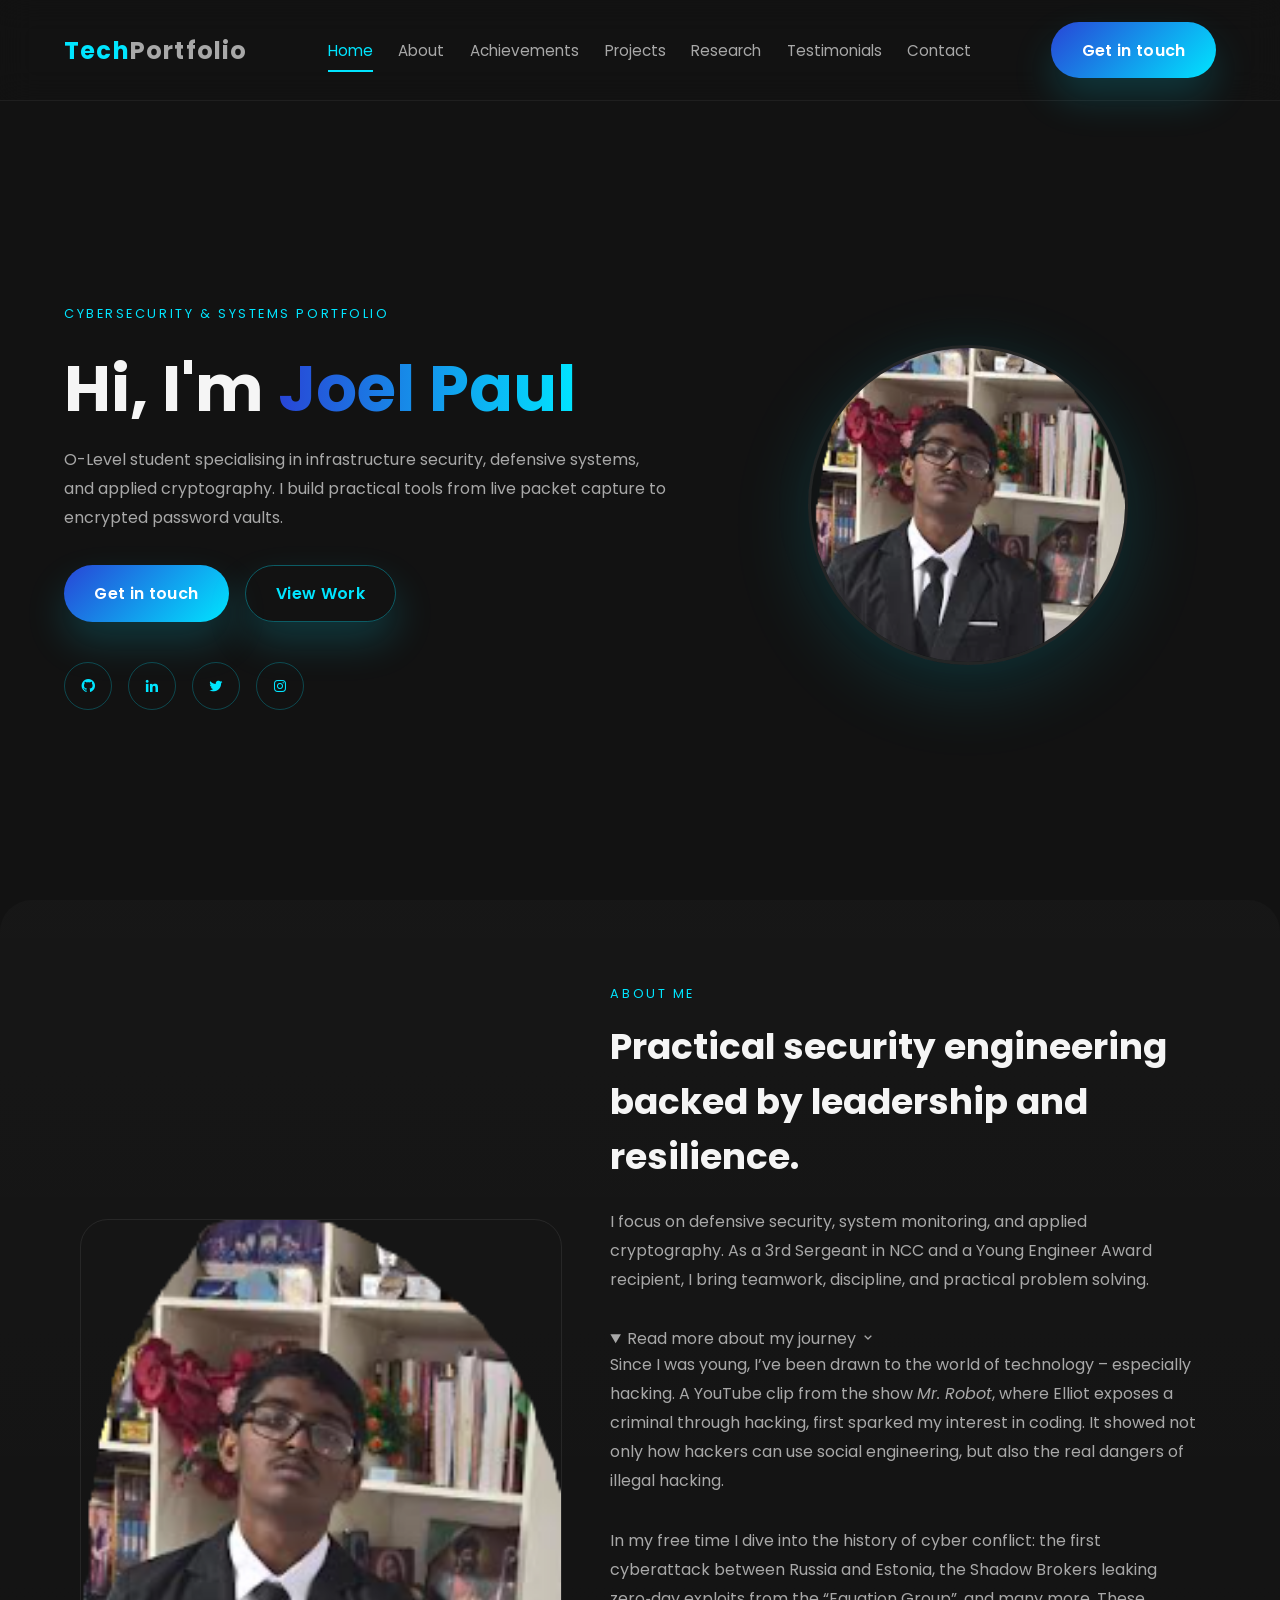
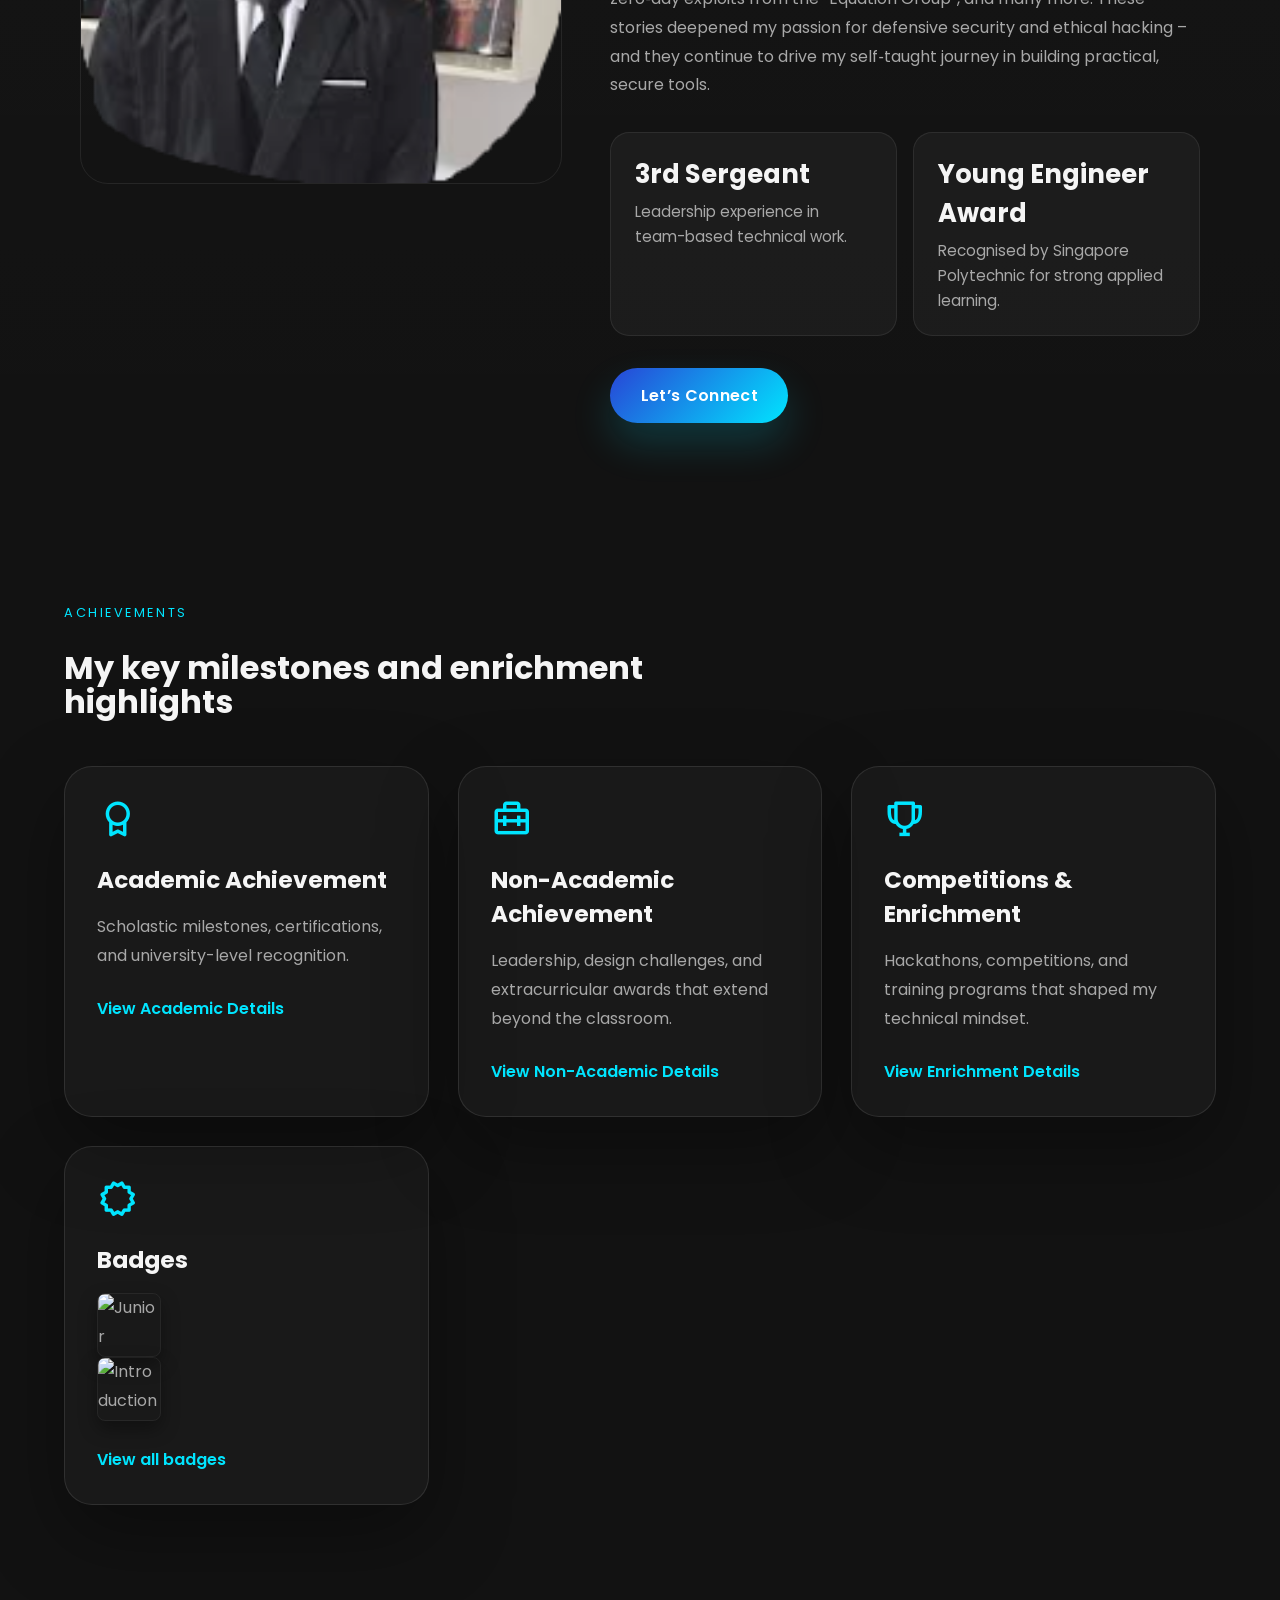
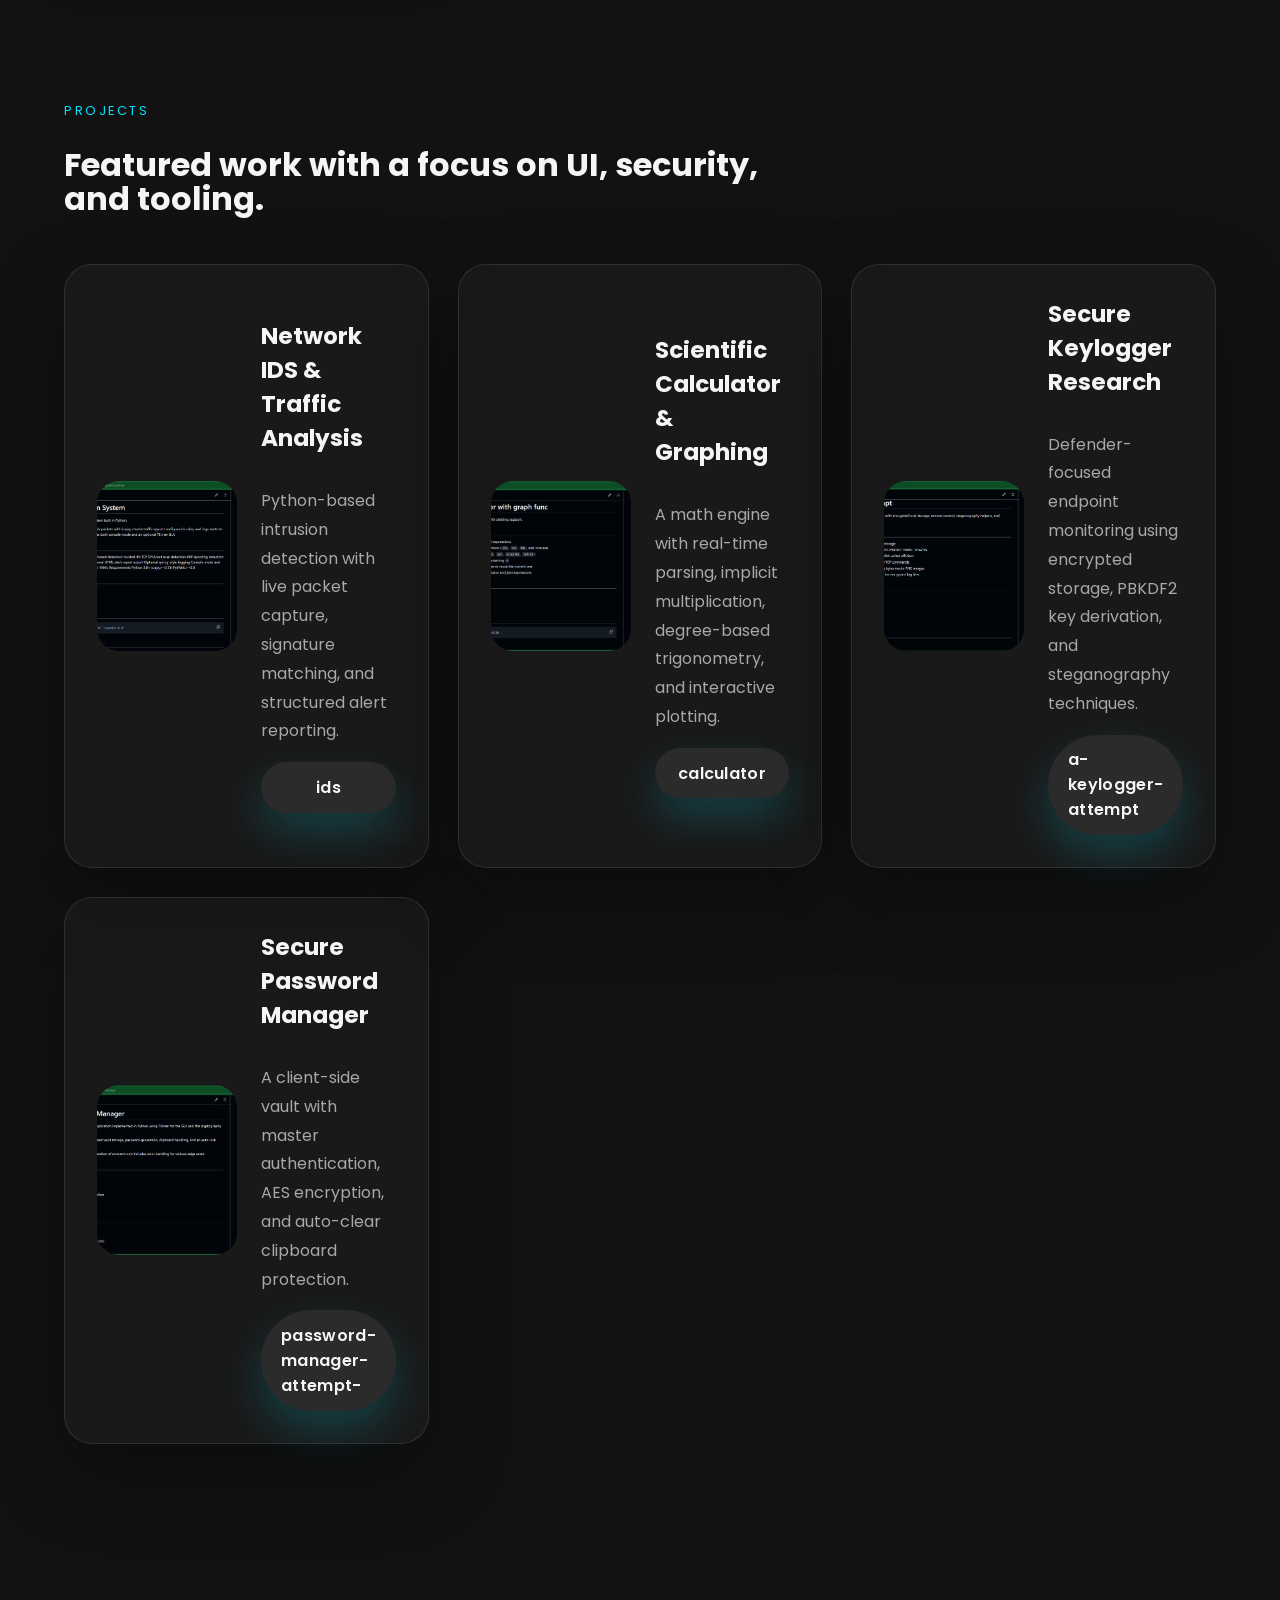
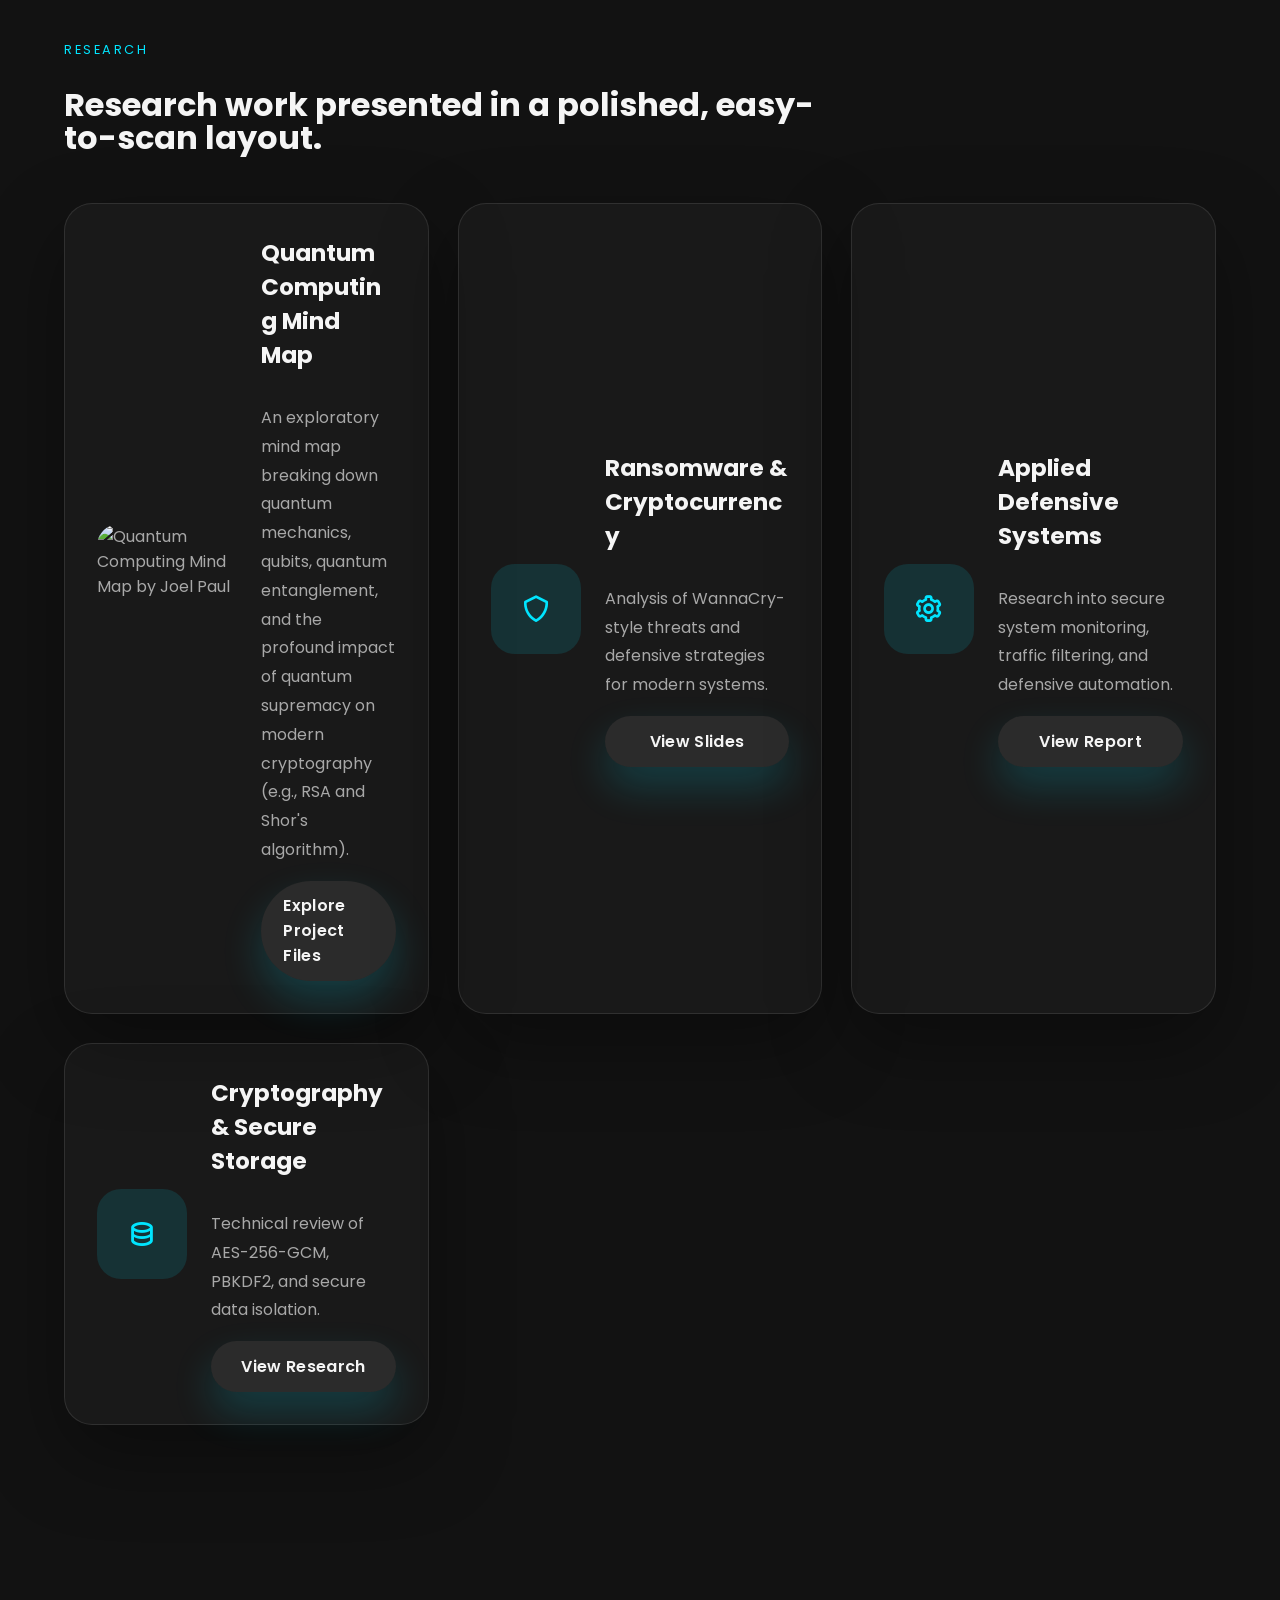
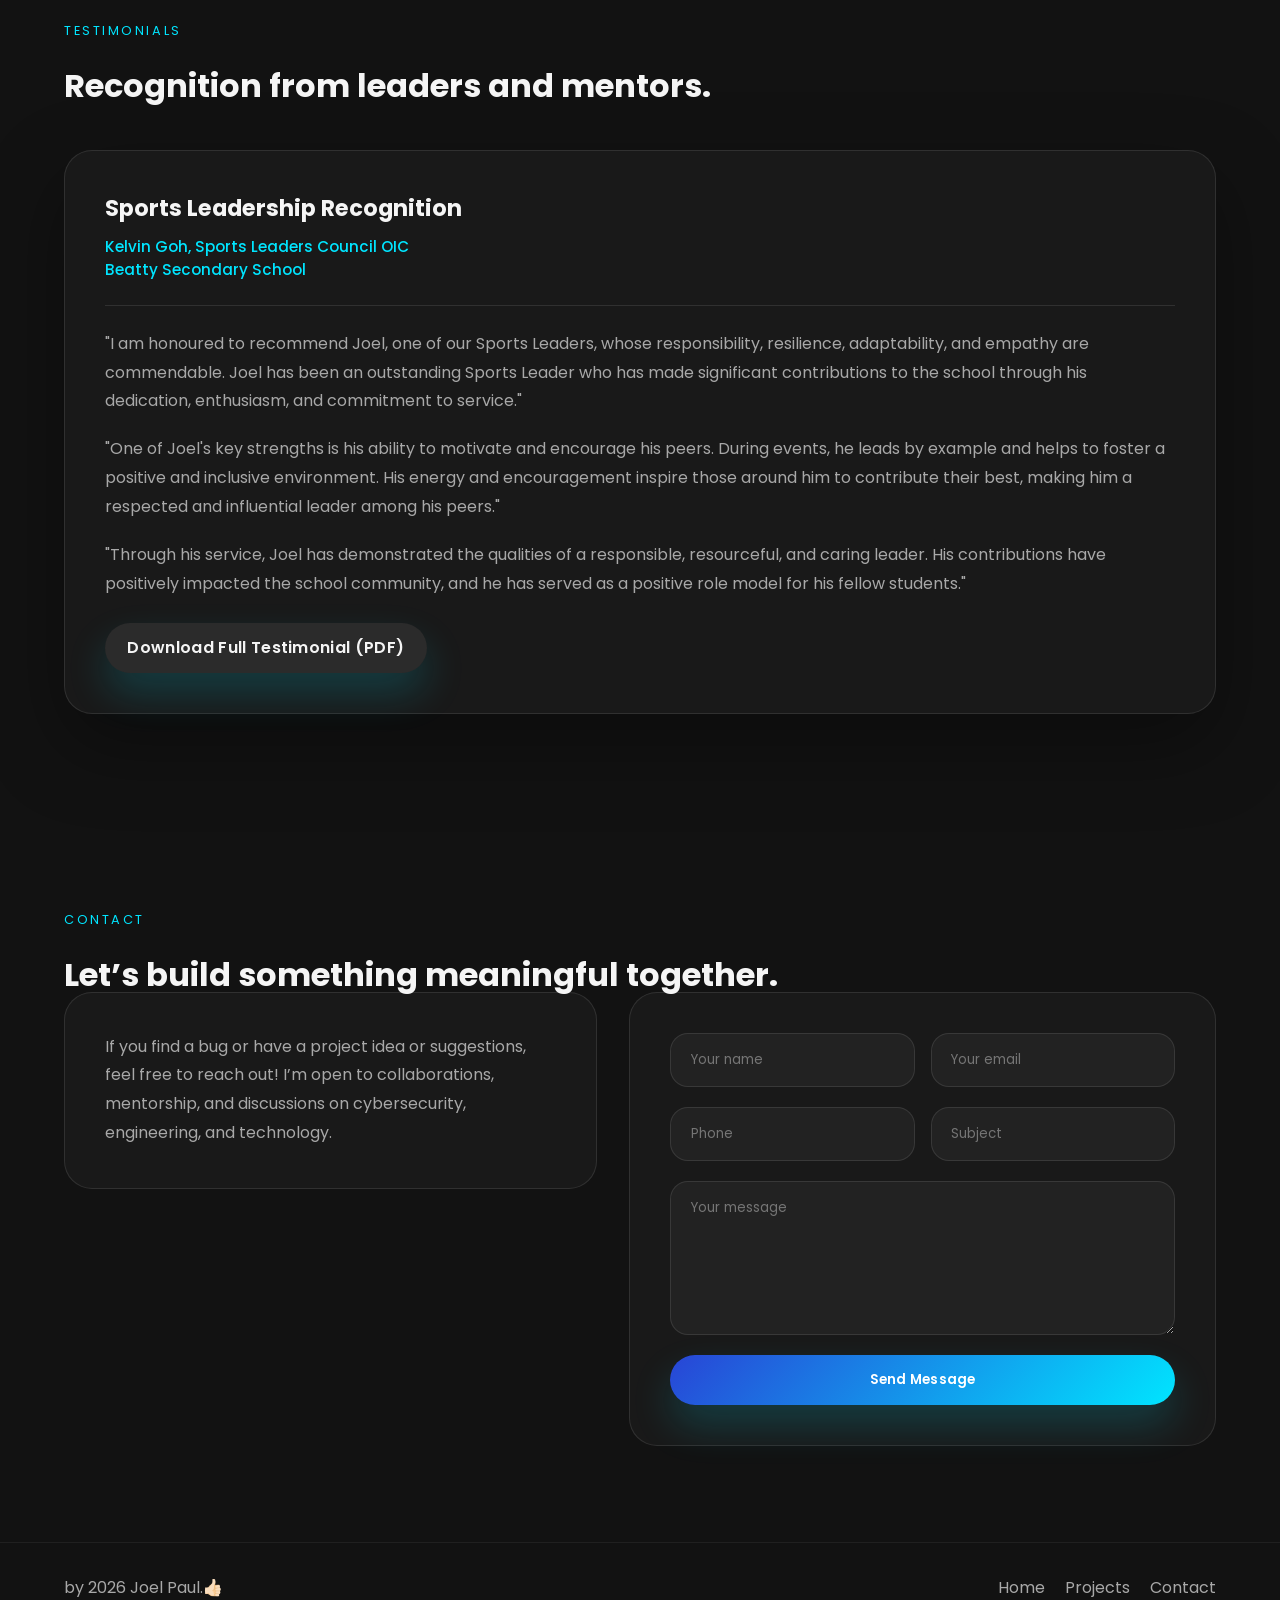
==== commit d649d934: "added the proper images – added images of my certs as evidence" ====
--- a/index.html
+++ b/index.html
@@ -294,6 +294,7 @@
                 "Through his service, Joel has demonstrated the qualities of a responsible, resourceful, and caring leader. His contributions have positively impacted the school community, and he has served as a positive role model for his fellow students."
               </p>
             </div>
+            <a href="Joel_s_Testimonial__Leadership_.pdf" target="_blank" rel="noopener noreferrer" class="btn btn-small" style="margin-top: 1.5rem;">Download Full Testimonial (PDF)</a>
           </div>
         </div>
       </section>
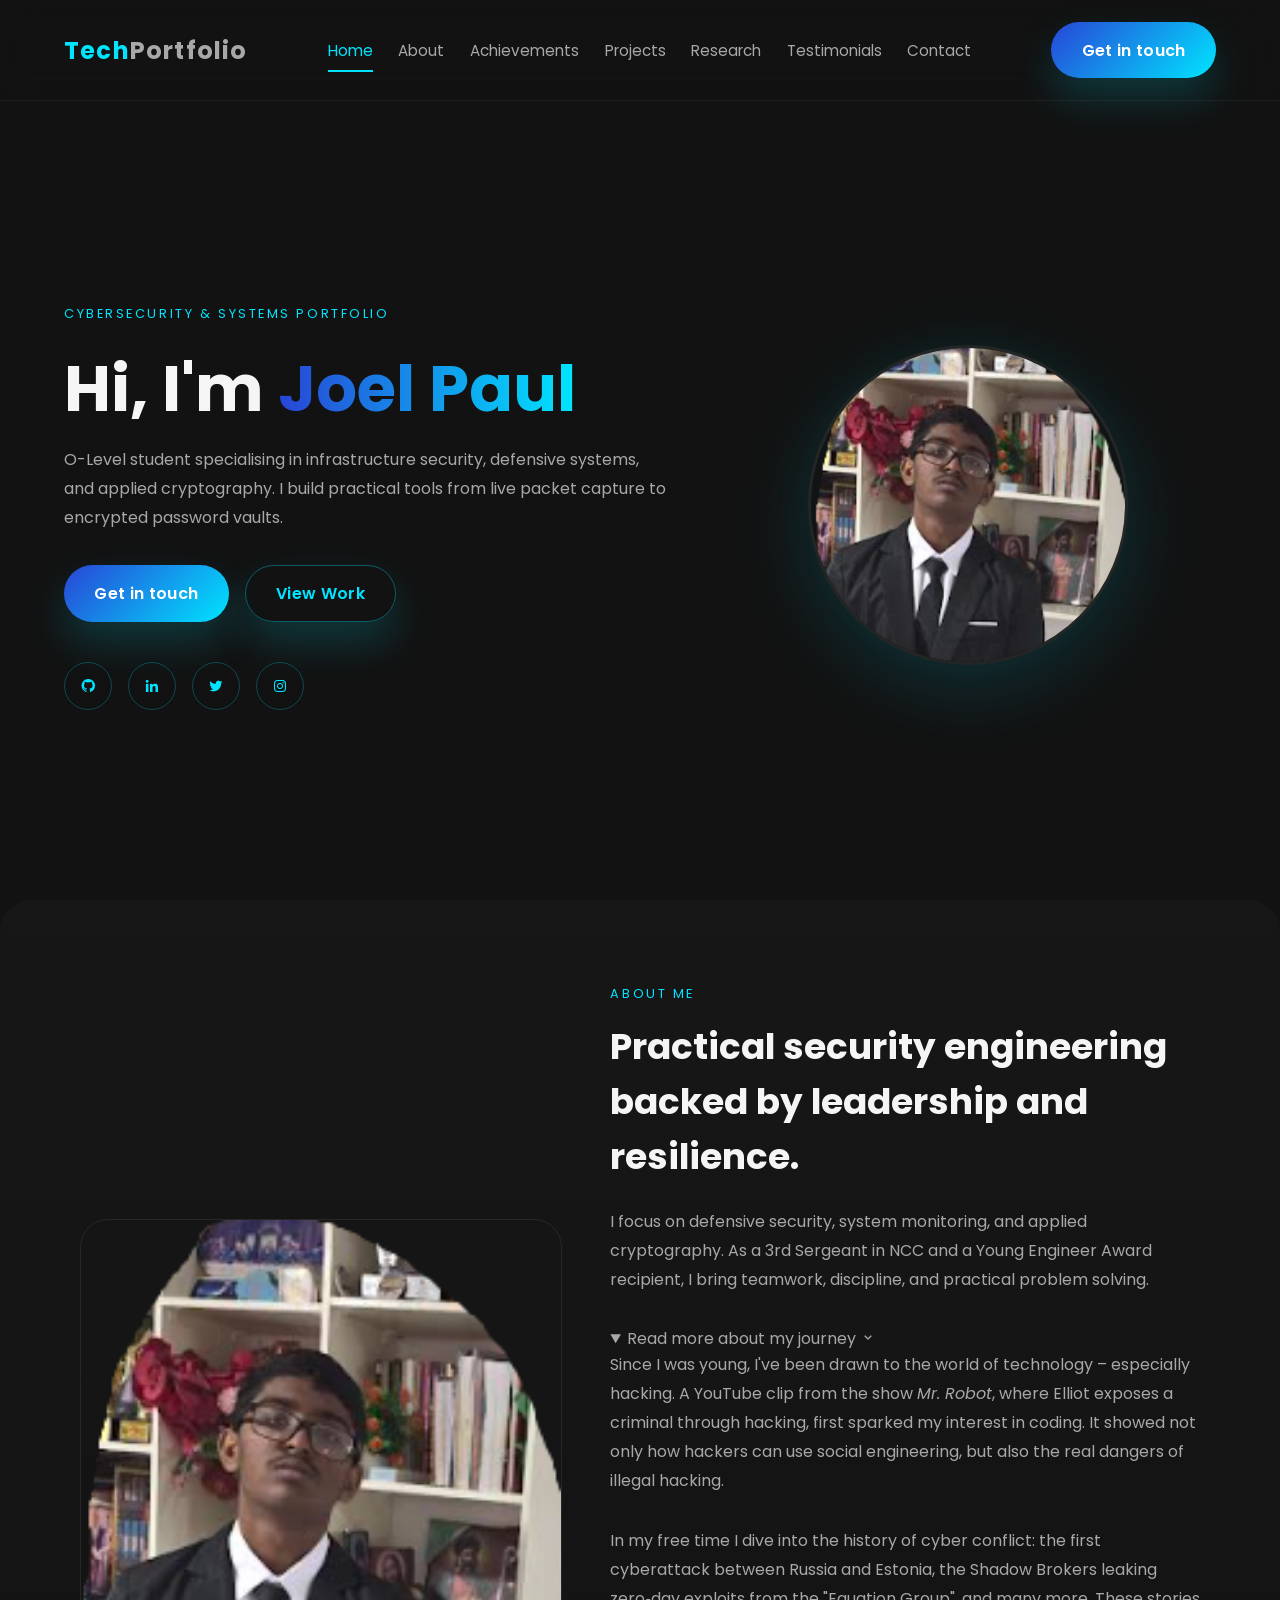
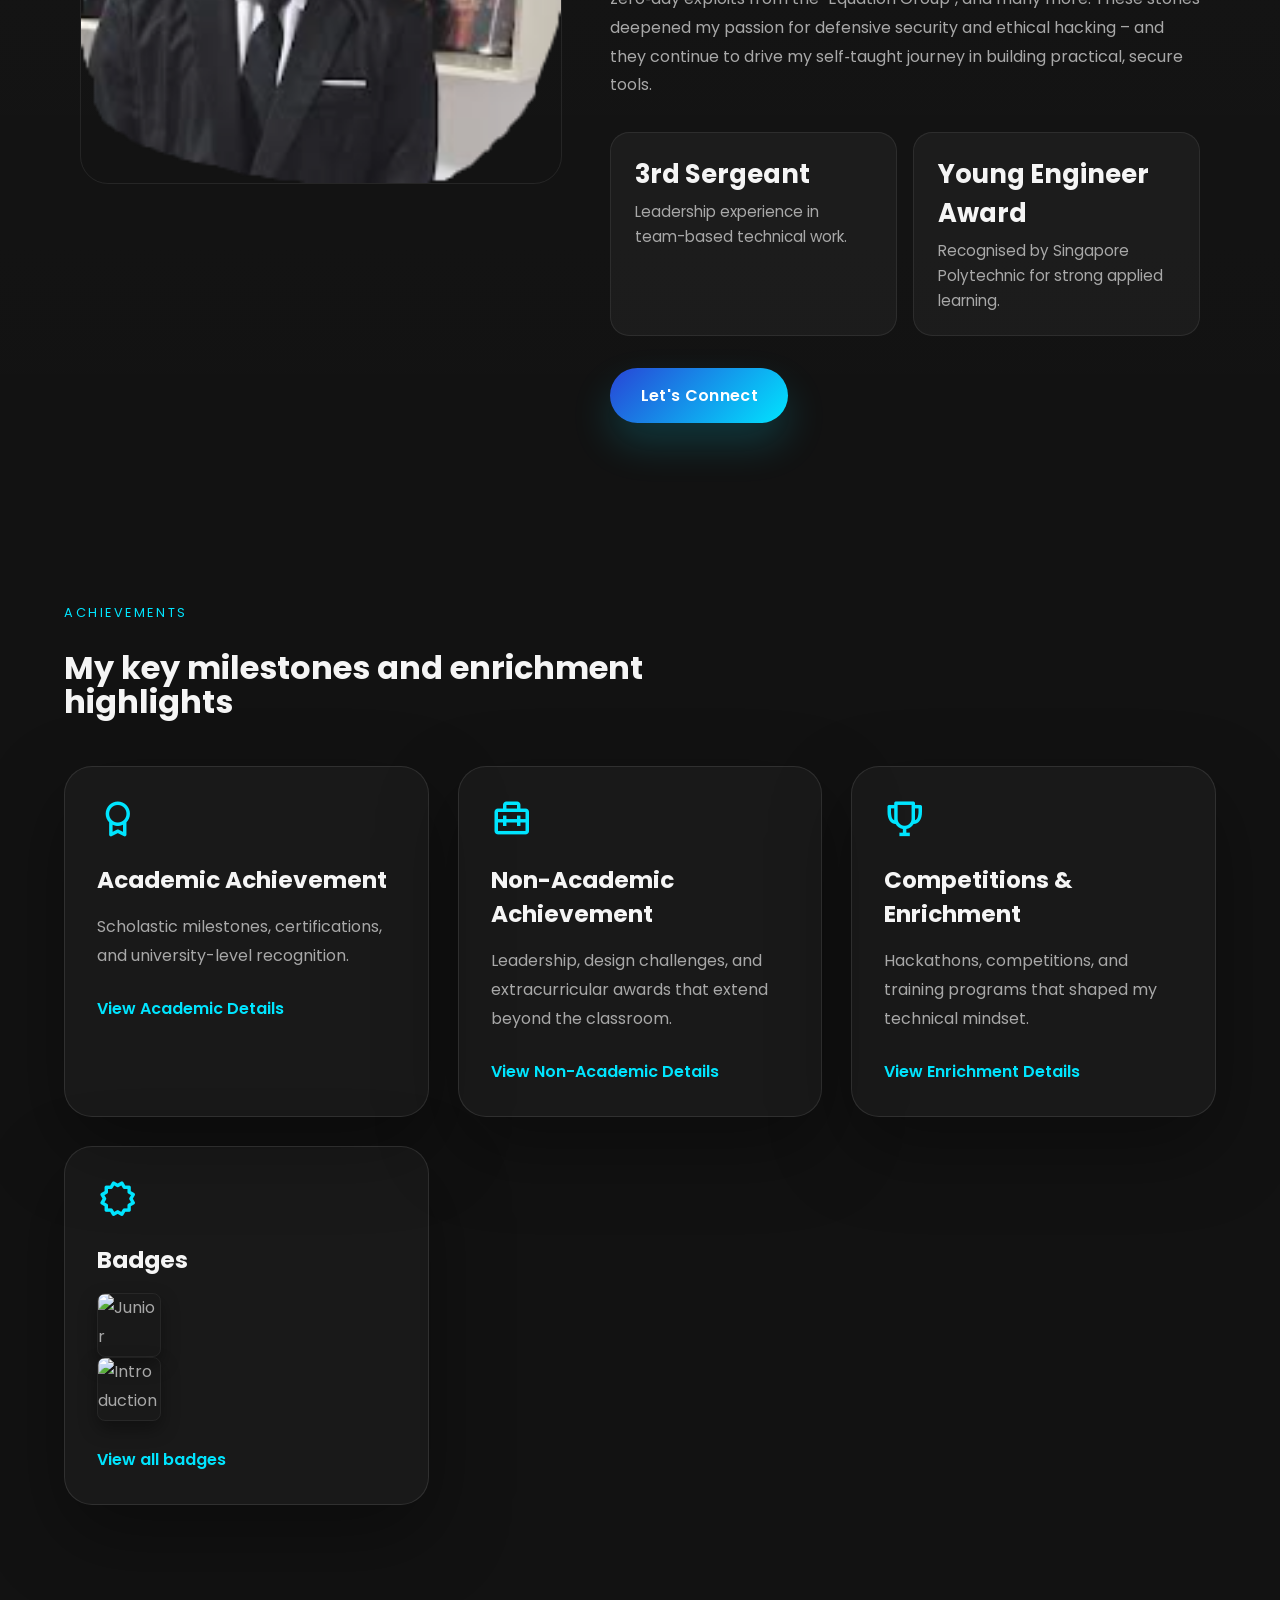
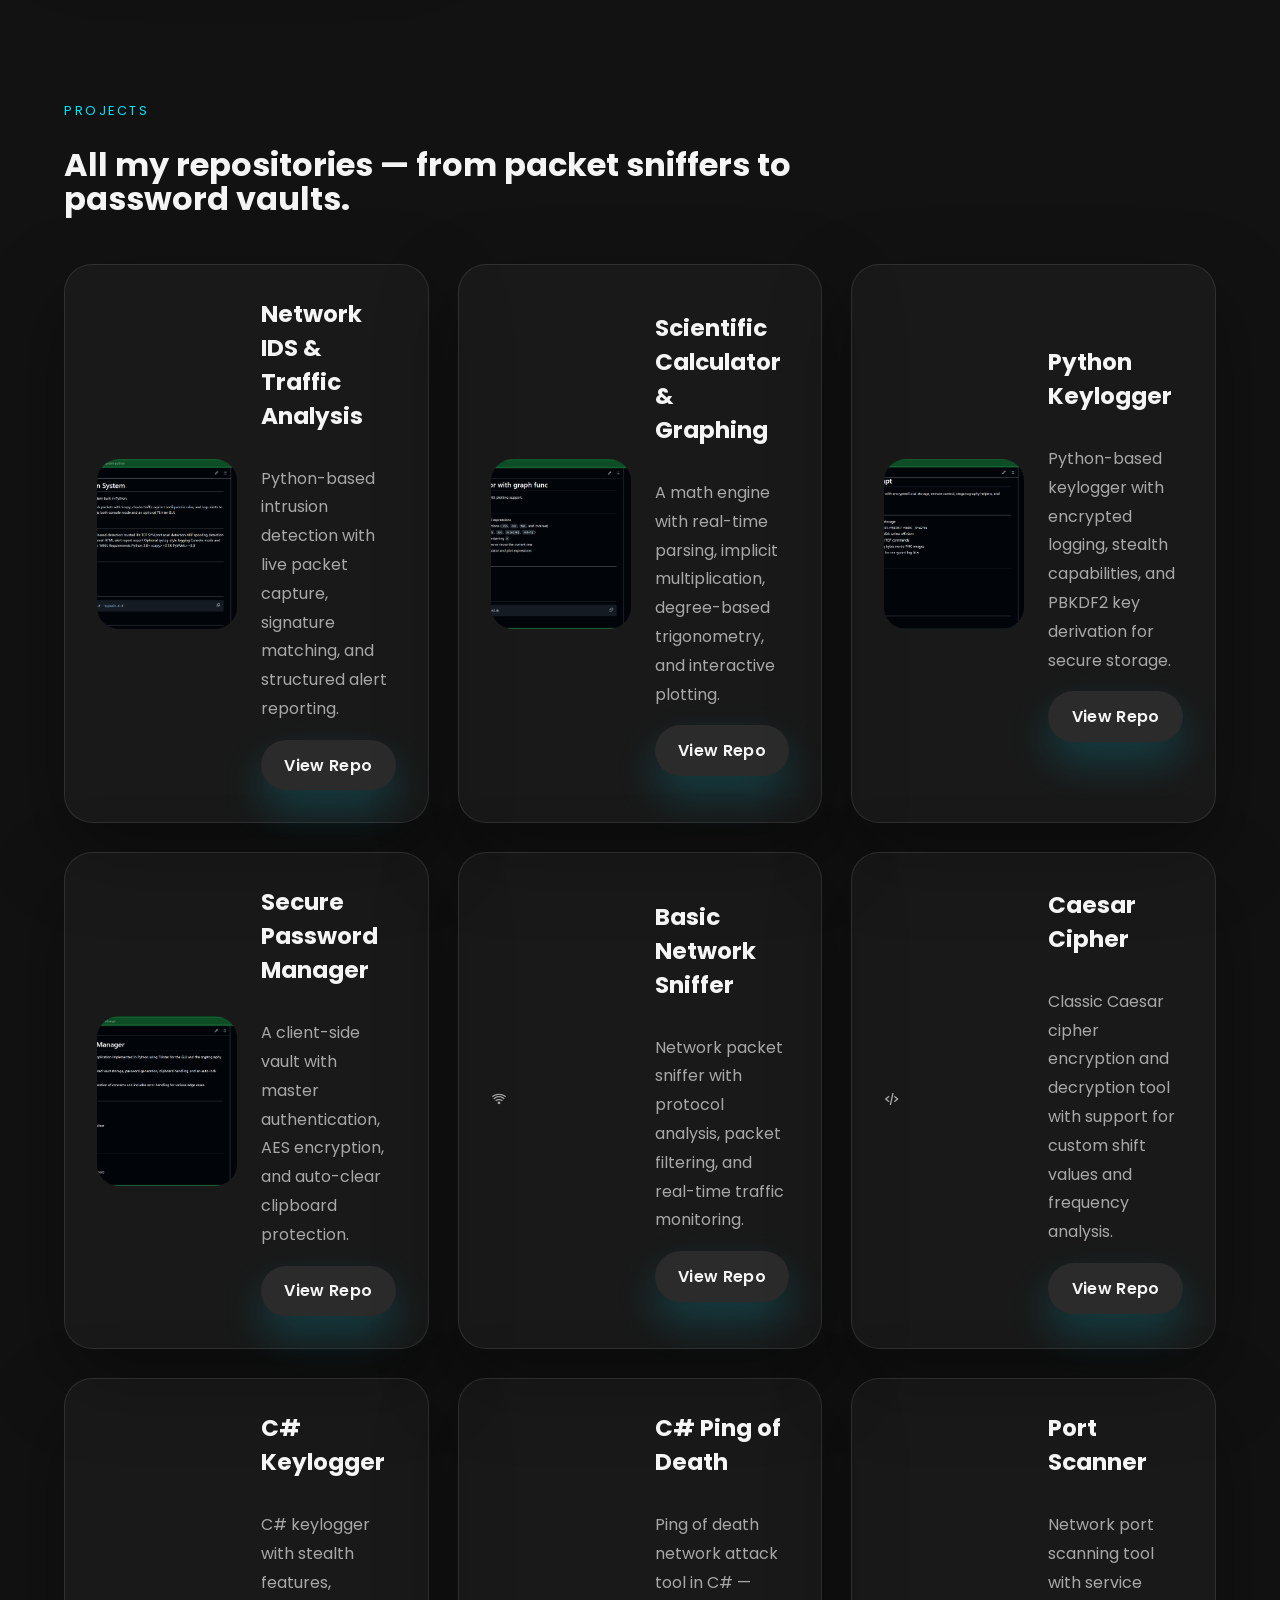
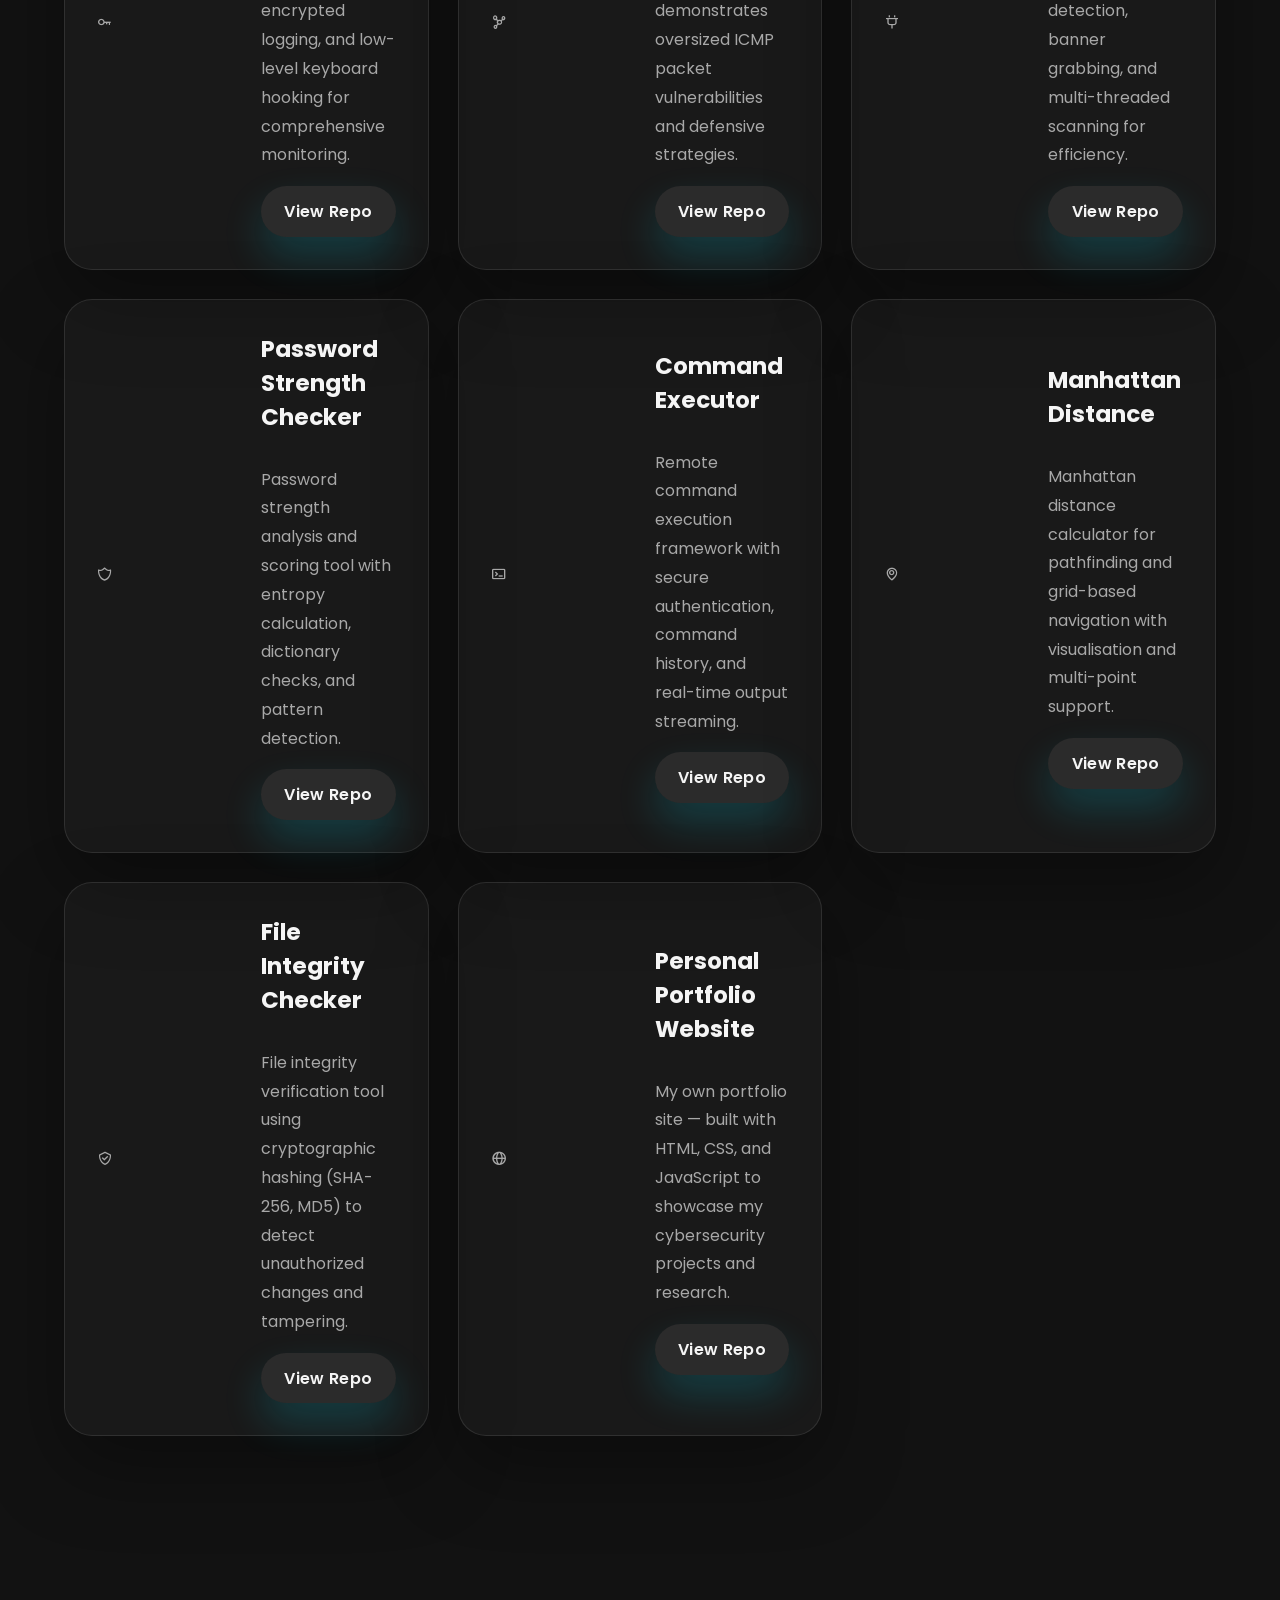
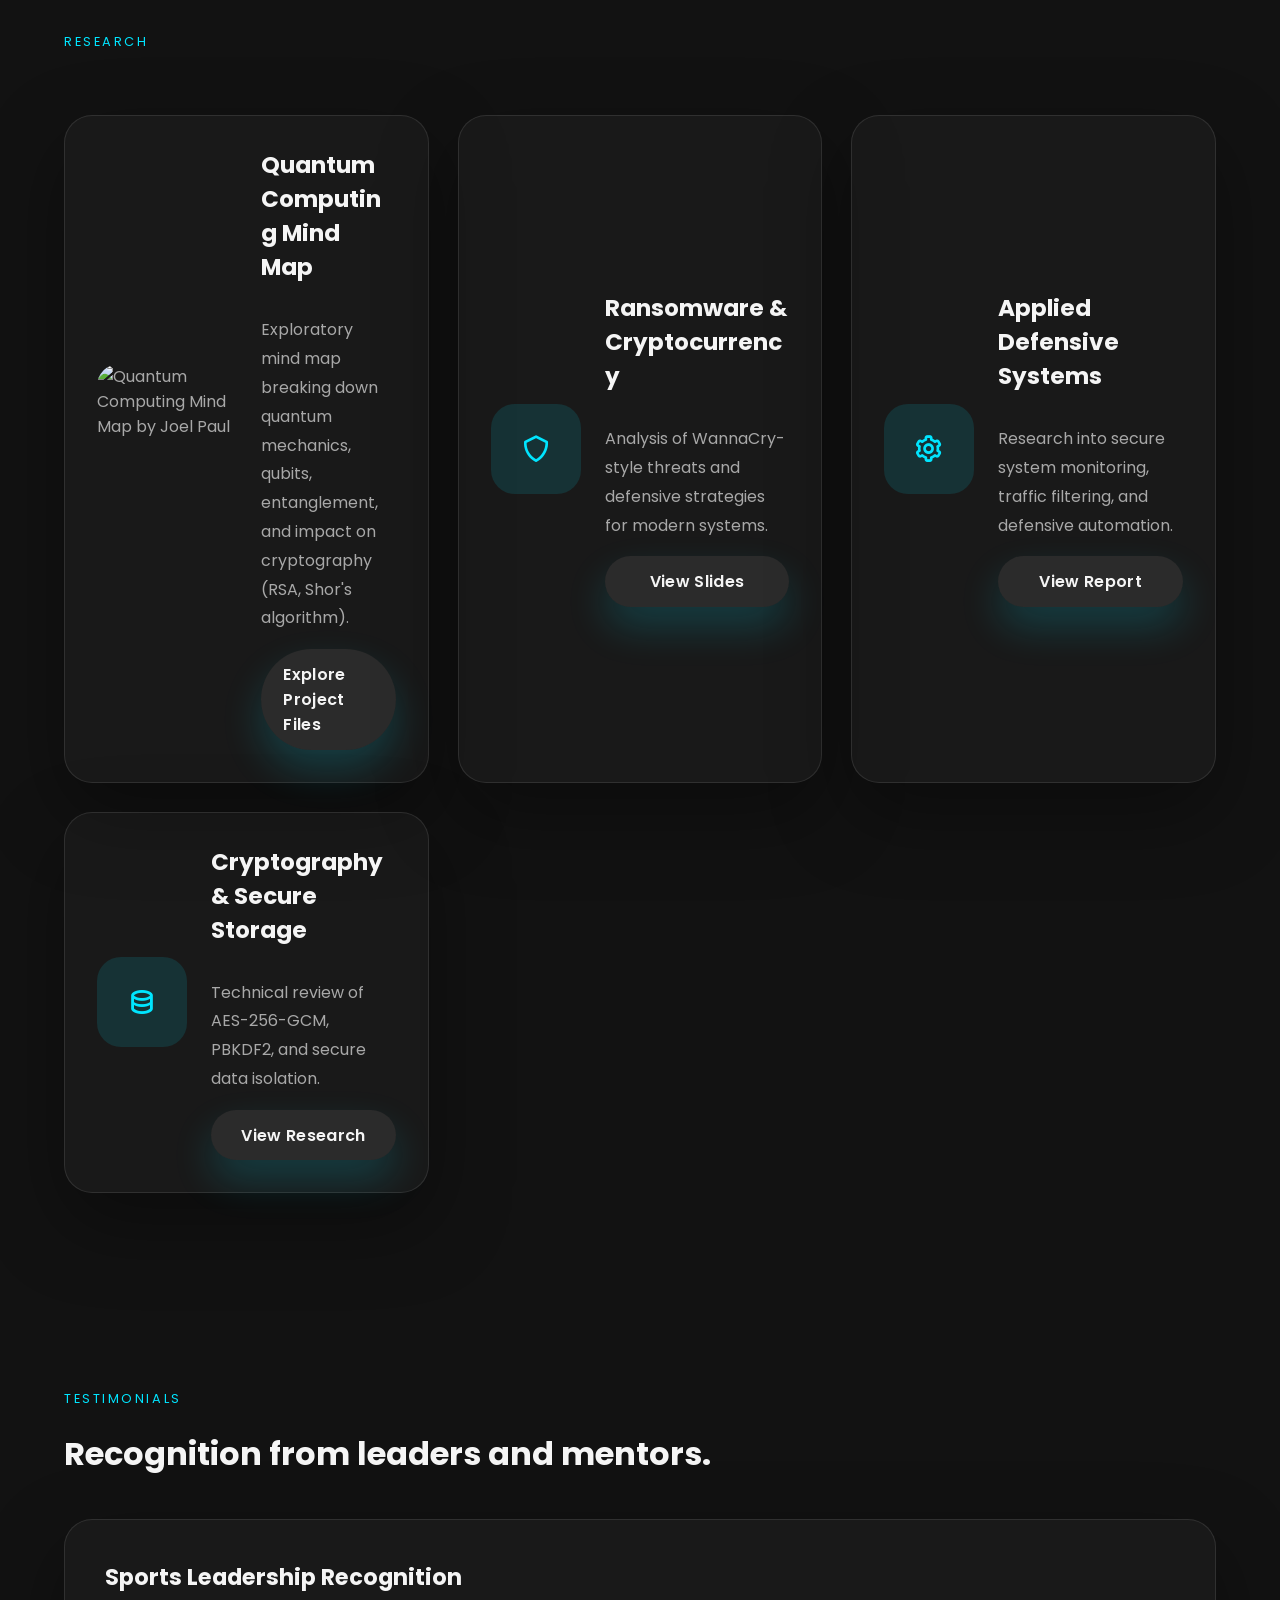
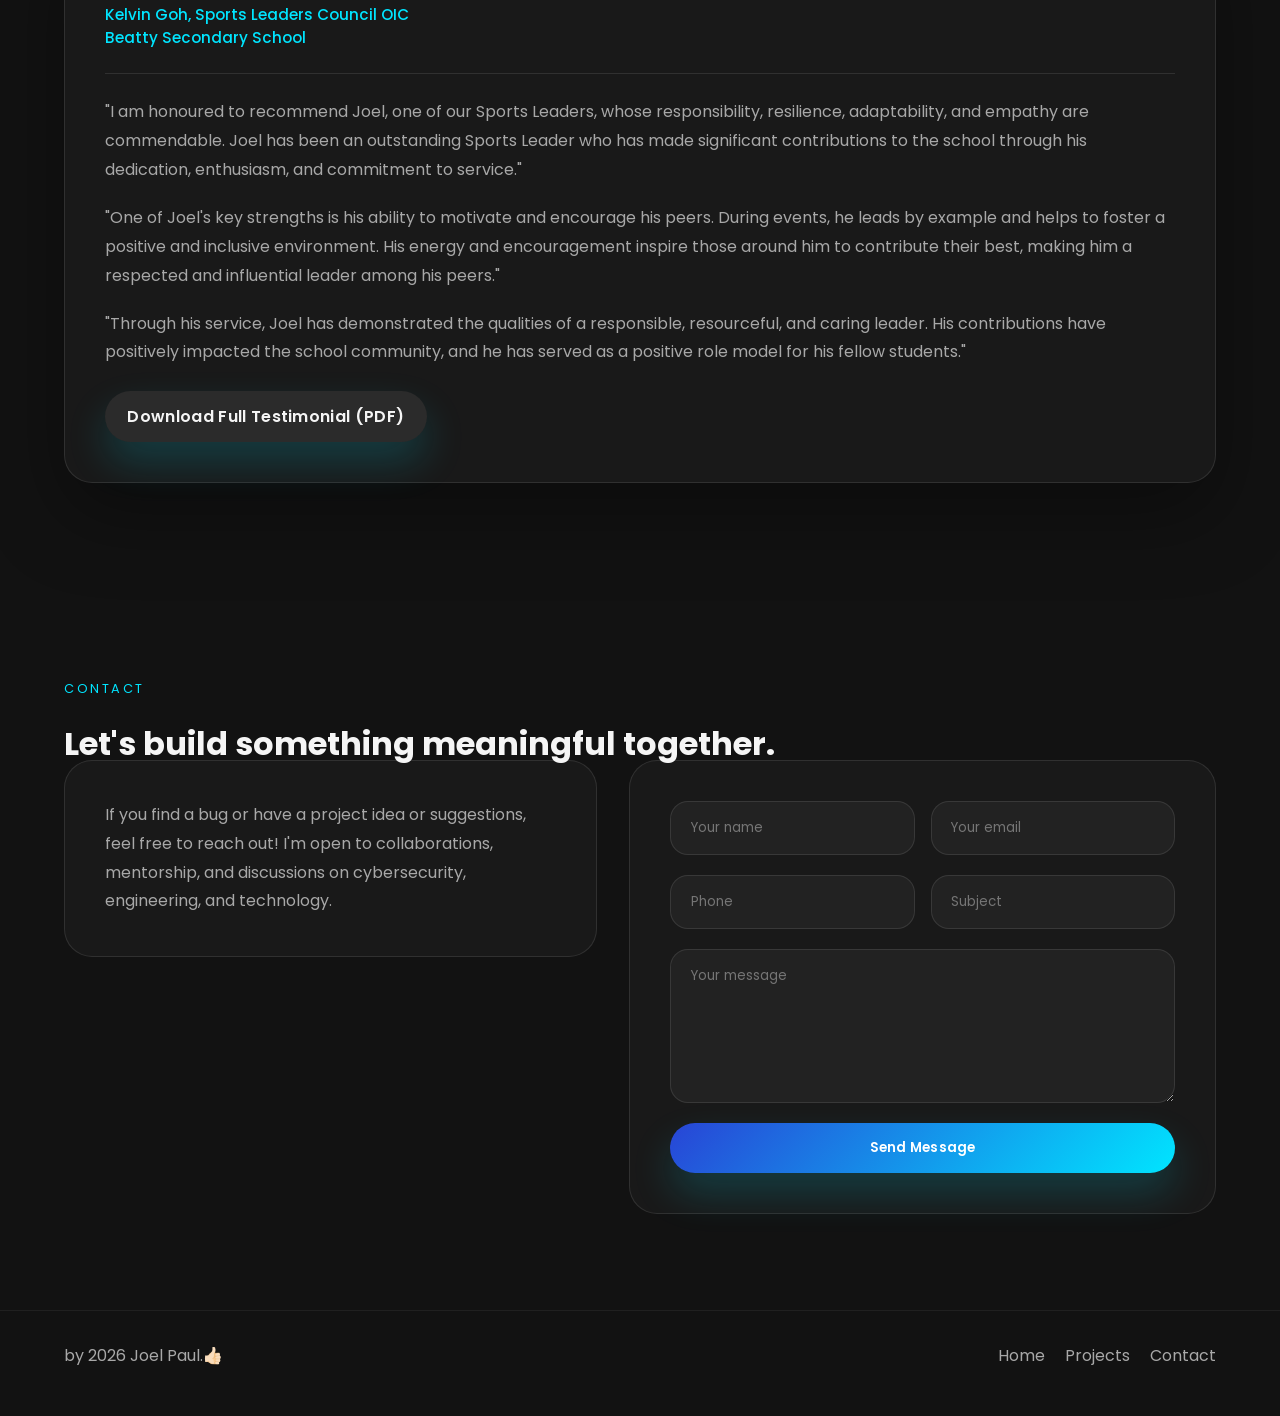
==== commit d70b0da3: "Update index.html" ====
--- a/index.html
+++ b/index.html
@@ -1,354 +1,413 @@
 <!DOCTYPE html>
 <html lang="en">
-  <head>
-    <meta charset="UTF-8" />
-    <meta name="viewport" content="width=device-width, initial-scale=1.0" />
-    <title>Joel Paul | Cybersecurity Portfolio</title>
-    <link rel="preconnect" href="https://fonts.googleapis.com" />
-    <link rel="preconnect" href="https://fonts.gstatic.com" crossorigin />
-    <link
-      href="https://fonts.googleapis.com/css2?family=Poppins:wght@300;400;500;600;700;800&display=swap"
-      rel="stylesheet"
-    />
-    <link
-      href="https://unpkg.com/boxicons@2.1.4/css/boxicons.min.css"
-      rel="stylesheet"
-    />
-    <link rel="stylesheet" href="style.css" />
-  </head>
-  <body>
-    <header class="header">
-      <a href="#home" class="logo">
-        <span>Tech</span>Portfolio
-      </a>
-      <i class="bx bx-menu" id="menu-icon" role="button" aria-label="Toggle navigation" aria-controls="navbar" aria-expanded="false"></i>
-      <nav class="navbar" id="navbar">
-        <a href="#home" class="active">Home</a>
-        <a href="#about">About</a>
-        <a href="#achievements">Achievements</a>
-        <a href="#projects">Projects</a>
-        <a href="#research">Research</a>
-        <a href="#testimonials">Testimonials</a>
-        <a href="#contact">Contact</a>
-      </nav>
-      <a href="#contact" class="btn nav-btn">Get in touch</a>
-    </header>
-
-    <main>
-      <!-- ==================== HERO ==================== -->
-      <section class="home" id="home">
-        <div class="home-content reveal">
-          <span class="section-label">Cybersecurity &amp; Systems Portfolio</span>
-          <h1>Hi, I'm <span id="typewriter-name" class="gradient-text"></span></h1>
+<head>
+  <meta charset="UTF-8" />
+  <meta name="viewport" content="width=device-width, initial-scale=1.0" />
+  <title>Joel Paul | Cybersecurity Portfolio</title>
+  <link rel="preconnect" href="https://fonts.googleapis.com" />
+  <link rel="preconnect" href="https://fonts.gstatic.com" crossorigin />
+  <link href="https://fonts.googleapis.com/css2?family=Poppins:wght@300;400;500;600;700;800&display=swap" rel="stylesheet" />
+  <link href="https://unpkg.com/boxicons@2.1.4/css/boxicons.min.css" rel="stylesheet" />
+  <link rel="stylesheet" href="style.css" />
+</head>
+<body>
+  <header class="header">
+    <a href="#home" class="logo">
+      <span>Tech</span>Portfolio
+    </a>
+    <i class="bx bx-menu" id="menu-icon" role="button" aria-label="Toggle navigation" aria-controls="navbar" aria-expanded="false"></i>
+    <nav class="navbar" id="navbar">
+      <a href="#home" class="active">Home</a>
+      <a href="#about">About</a>
+      <a href="#achievements">Achievements</a>
+      <a href="#projects">Projects</a>
+      <a href="#research">Research</a>
+      <a href="#testimonials">Testimonials</a>
+      <a href="#contact">Contact</a>
+    </nav>
+    <a href="#contact" class="btn nav-btn">Get in touch</a>
+  </header>
+
+  <main>
+    <!-- ===== HERO ===== -->
+    <section class="home" id="home">
+      <div class="home-content reveal">
+        <span class="section-label cascade-container">
+          <span class="cascade-item">Cybersecurity &amp; Systems Portfolio</span>
+        </span>
+        <h1 class="cascade-container">
+          <span class="cascade-item">Hi, I'm <span id="typewriter-name" class="gradient-text"></span></span>
+        </h1>
+        <p class="slide-in-text">
+          O-Level student specialising in infrastructure security, defensive
+          systems, and applied cryptography. I build practical tools from live
+          packet capture to encrypted password vaults.
+        </p>
+        <div class="home-actions cascade-container">
+          <a href="#contact" class="btn cascade-item">Get in touch</a>
+          <a href="#projects" class="btn btn-outline cascade-item">View Work</a>
+        </div>
+        <div class="social-icons">
+          <a href="https://github.com/joel15thegoat" aria-label="GitHub" target="_blank" rel="noopener noreferrer"><i class="bx bxl-github"></i></a>
+          <a href="#" aria-label="LinkedIn"><i class="bx bxl-linkedin"></i></a>
+          <a href="#" aria-label="Twitter"><i class="bx bxl-twitter"></i></a>
+          <a href="#" aria-label="Instagram"><i class="bx bxl-instagram"></i></a>
+        </div>
+      </div>
+      <div class="home-image reveal-mask">
+        <div class="profile-ring"></div>
+        <img src="portrait.jpg" alt="Joel Paul portrait" />
+      </div>
+    </section>
+
+    <!-- ===== ABOUT ===== -->
+    <section class="about" id="about">
+      <div class="about-image reveal">
+        <img src="portrait.jpg" alt="About Joel Paul" />
+      </div>
+      <div class="about-content reveal">
+        <span class="section-label">About Me</span>
+        <h2 class="glitch-hover">Practical security engineering backed by leadership and resilience.</h2>
+        <p class="slide-in-text">
+          I focus on defensive security, system monitoring, and applied
+          cryptography. As a 3rd Sergeant in NCC and a Young Engineer Award
+          recipient, I bring teamwork, discipline, and practical problem solving.
+        </p>
+        <details class="about-expand" id="about-details">
+          <summary class="about-summary">
+            <span>Read more about my journey</span>
+            <i class="bx bx-chevron-down about-arrow"></i>
+          </summary>
+          <div class="about-details-content">
+            <p>
+              Since I was young, I've been drawn to the world of technology – especially
+              hacking. A YouTube clip from the show <em>Mr. Robot</em>, where Elliot
+              exposes a criminal through hacking, first sparked my interest in coding.
+              It showed not only how hackers can use social engineering, but also the
+              real dangers of illegal hacking.
+            </p>
+            <p>
+              In my free time I dive into the history of cyber conflict: the first
+              cyberattack between Russia and Estonia, the Shadow Brokers leaking
+              zero‑day exploits from the "Equation Group", and many more. These stories
+              deepened my passion for defensive security and ethical hacking – and
+              they continue to drive my self‑taught journey in building practical,
+              secure tools.
+            </p>
+          </div>
+        </details>
+        <div class="about-highlights reveal">
+          <div>
+            <strong>3rd Sergeant</strong>
+            <span>Leadership experience in team-based technical work.</span>
+          </div>
+          <div>
+            <strong>Young Engineer Award</strong>
+            <span>Recognised by Singapore Polytechnic for strong applied learning.</span>
+          </div>
+        </div>
+        <a href="#contact" class="btn">Let's Connect</a>
+      </div>
+    </section>
+
+    <!-- ===== ACHIEVEMENTS ===== -->
+    <section class="achievements" id="achievements">
+      <div class="section-header reveal">
+        <span class="section-label">Achievements</span>
+        <h2 class="glitch-hover">My key milestones and enrichment highlights</h2>
+      </div>
+      <div class="grid-container">
+        <article class="card reveal">
+          <i class="bx bx-award"></i>
+          <h3 class="glitch-hover">Academic Achievement</h3>
+          <p>Scholastic milestones, certifications, and university-level recognition.</p>
+          <a href="academic.html" class="view-more">View Academic Details</a>
+        </article>
+        <article class="card reveal">
+          <i class="bx bx-briefcase-alt-2"></i>
+          <h3 class="glitch-hover">Non-Academic Achievement</h3>
+          <p>Leadership, design challenges, and extracurricular awards that extend beyond the classroom.</p>
+          <a href="non-academic.html" class="view-more">View Non-Academic Details</a>
+        </article>
+        <article class="card reveal">
+          <i class="bx bx-trophy"></i>
+          <h3 class="glitch-hover">Competitions & Enrichment</h3>
+          <p>Hackathons, competitions, and training programs that shaped my technical mindset.</p>
+          <a href="competitions_and_enrichment.html" class="view-more">View Enrichment Details</a>
+        </article>
+        <article class="card reveal">
+          <i class="bx bx-certification"></i>
+          <h3 class="glitch-hover">Badges</h3>
           <p>
-            O-Level student specialising in infrastructure security, defensive
-            systems, and applied cryptography. I build practical tools from live
-            packet capture to encrypted password vaults.
+            <a href="https://www.credly.com/badges/dde900b0-8d47-48ea-8d4c-f66148be77dd" target="_blank" rel="noopener noreferrer"><img src="https://images.credly.com/size/340x340/images/441578ec-c0f3-46cc-95fc-86b27e90cf4f/image.png" alt="Junior Cybersecurity Analyst Career Path" class="badge-img" /></a>
+            <a href="https://www.credly.com/badges/00eb9263-748a-41ea-8e01-c6330b8b0816" target="_blank" rel="noopener noreferrer"><img src="https://images.credly.com/size/340x340/images/af8c6b4e-fc31-47c4-8dcb-eb7a2065dc5b/I2CS__1_.png" alt="Introduction to Cybersecurity" class="badge-img" /></a>
           </p>
-          <div class="home-actions">
-            <a href="#contact" class="btn">Get in touch</a>
-            <a href="#projects" class="btn btn-outline">View Work</a>
-          </div>
-          <div class="social-icons">
-            <a href="https://github.com/joel15thegoat" aria-label="GitHub" target="_blank" rel="noopener noreferrer"><i class="bx bxl-github"></i></a>
-            <a href="#" aria-label="LinkedIn"><i class="bx bxl-linkedin"></i></a>
-            <a href="#" aria-label="Twitter"><i class="bx bxl-twitter"></i></a>
-            <a href="#" aria-label="Instagram"><i class="bx bxl-instagram"></i></a>
-          </div>
+          <a href="competitions_and_enrichment.html" class="view-more">View all badges</a>
+        </article>
+      </div>
+    </section>
+
+    <!-- ===== PROJECTS ===== -->
+    <section class="projects" id="projects">
+      <div class="section-header reveal">
+        <span class="section-label">Projects</span>
+        <h2 class="glitch-hover">All my repositories — from packet sniffers to password vaults.</h2>
+      </div>
+      <div class="grid-container">
+
+        <!-- 1. Network IDS -->
+        <article class="project-card reveal scale-blur">
+          <img src="ids_screenshot.png" alt="Network intrusion detection system" />
+          <div class="project-info">
+            <h3 class="glitch-hover">Network IDS &amp; Traffic Analysis</h3>
+            <p>Python-based intrusion detection with live packet capture, signature matching, and structured alert reporting.</p>
+            <a href="https://github.com/joel15thegoat/Intrusion_Detection_System-python" target="_blank" rel="noopener noreferrer" class="btn btn-small">View Repo</a>
+          </div>
+        </article>
+
+        <!-- 2. Calculator -->
+        <article class="project-card reveal scale-blur">
+          <img src="calc_screenshot.png" alt="Scientific calculator project" />
+          <div class="project-info">
+            <h3 class="glitch-hover">Scientific Calculator &amp; Graphing</h3>
+            <p>A math engine with real-time parsing, implicit multiplication, degree-based trigonometry, and interactive plotting.</p>
+            <a href="https://github.com/joel15thegoat/calculator" target="_blank" rel="noopener noreferrer" class="btn btn-small">View Repo</a>
+          </div>
+        </article>
+
+        <!-- 3. Python Keylogger -->
+        <article class="project-card reveal scale-blur">
+          <img src="keylogger_screenshot.png" alt="Python keylogger" />
+          <div class="project-info">
+            <h3 class="glitch-hover">Python Keylogger</h3>
+            <p>Python-based keylogger with encrypted logging, stealth capabilities, and PBKDF2 key derivation for secure storage.</p>
+            <a href="https://github.com/joel15thegoat/a-python-keylogger-attempt" target="_blank" rel="noopener noreferrer" class="btn btn-small">View Repo</a>
+          </div>
+        </article>
+
+        <!-- 4. Password Manager -->
+        <article class="project-card reveal scale-blur">
+          <img src="pm_screenshot.png" alt="Secure password manager" />
+          <div class="project-info">
+            <h3 class="glitch-hover">Secure Password Manager</h3>
+            <p>A client-side vault with master authentication, AES encryption, and auto-clear clipboard protection.</p>
+            <a href="https://github.com/joel15thegoat/password-manager-attempt-" target="_blank" rel="noopener noreferrer" class="btn btn-small">View Repo</a>
+          </div>
+        </article>
+
+        <!-- 5. Basic Network Sniffer -->
+        <article class="project-card reveal project-icon-card scale-blur">
+          <div class="project-icon"><i class="bx bx-wifi"></i></div>
+          <div class="project-info">
+            <h3 class="glitch-hover">Basic Network Sniffer</h3>
+            <p>Network packet sniffer with protocol analysis, packet filtering, and real-time traffic monitoring.</p>
+            <a href="https://github.com/joel15thegoat/Basic_network_sniffer" target="_blank" rel="noopener noreferrer" class="btn btn-small">View Repo</a>
+          </div>
+        </article>
+
+        <!-- 6. Caesar Cipher -->
+        <article class="project-card reveal project-icon-card scale-blur">
+          <div class="project-icon"><i class="bx bx-code-alt"></i></div>
+          <div class="project-info">
+            <h3 class="glitch-hover">Caesar Cipher</h3>
+            <p>Classic Caesar cipher encryption and decryption tool with support for custom shift values and frequency analysis.</p>
+            <a href="https://github.com/joel15thegoat/Caesar_cipher" target="_blank" rel="noopener noreferrer" class="btn btn-small">View Repo</a>
+          </div>
+        </article>
+
+        <!-- 7. C# Keylogger -->
+        <article class="project-card reveal project-icon-card scale-blur">
+          <div class="project-icon"><i class="bx bx-key"></i></div>
+          <div class="project-info">
+            <h3 class="glitch-hover">C# Keylogger</h3>
+            <p>C# keylogger with stealth features, encrypted logging, and low-level keyboard hooking for comprehensive monitoring.</p>
+            <a href="https://github.com/joel15thegoat/C_sharp_Keylogger_attempt" target="_blank" rel="noopener noreferrer" class="btn btn-small">View Repo</a>
+          </div>
+        </article>
+
+        <!-- 8. C# Ping of Death -->
+        <article class="project-card reveal project-icon-card scale-blur">
+          <div class="project-icon"><i class="bx bx-network-chart"></i></div>
+          <div class="project-info">
+            <h3 class="glitch-hover">C# Ping of Death</h3>
+            <p>Ping of death network attack tool in C# — demonstrates oversized ICMP packet vulnerabilities and defensive strategies.</p>
+            <a href="https://github.com/joel15thegoat/C_sharp_ping_of_death" target="_blank" rel="noopener noreferrer" class="btn btn-small">View Repo</a>
+          </div>
+        </article>
+
+        <!-- 9. Port Scanner -->
+        <article class="project-card reveal project-icon-card scale-blur">
+          <div class="project-icon"><i class="bx bx-plug"></i></div>
+          <div class="project-info">
+            <h3 class="glitch-hover">Port Scanner</h3>
+            <p>Network port scanning tool with service detection, banner grabbing, and multi-threaded scanning for efficiency.</p>
+            <a href="https://github.com/joel15thegoat/port_scanner" target="_blank" rel="noopener noreferrer" class="btn btn-small">View Repo</a>
+          </div>
+        </article>
+
+        <!-- 10. Password Strength Checker -->
+        <article class="project-card reveal project-icon-card scale-blur">
+          <div class="project-icon"><i class="bx bx-shield-alt-2"></i></div>
+          <div class="project-info">
+            <h3 class="glitch-hover">Password Strength Checker</h3>
+            <p>Password strength analysis and scoring tool with entropy calculation, dictionary checks, and pattern detection.</p>
+            <a href="https://github.com/joel15thegoat/Python_password_strength_checker" target="_blank" rel="noopener noreferrer" class="btn btn-small">View Repo</a>
+          </div>
+        </article>
+
+        <!-- 11. Command Executor -->
+        <article class="project-card reveal project-icon-card scale-blur">
+          <div class="project-icon"><i class="bx bx-terminal"></i></div>
+          <div class="project-info">
+            <h3 class="glitch-hover">Command Executor</h3>
+            <p>Remote command execution framework with secure authentication, command history, and real-time output streaming.</p>
+            <a href="https://github.com/joel15thegoat/Python_command_executor-" target="_blank" rel="noopener noreferrer" class="btn btn-small">View Repo</a>
+          </div>
+        </article>
+
+        <!-- 12. Manhattan Distance -->
+        <article class="project-card reveal project-icon-card scale-blur">
+          <div class="project-icon"><i class="bx bx-map"></i></div>
+          <div class="project-info">
+            <h3 class="glitch-hover">Manhattan Distance</h3>
+            <p>Manhattan distance calculator for pathfinding and grid-based navigation with visualisation and multi-point support.</p>
+            <a href="https://github.com/joel15thegoat/Manhattan_distance" target="_blank" rel="noopener noreferrer" class="btn btn-small">View Repo</a>
+          </div>
+        </article>
+
+        <!-- 13. File Integrity Checker -->
+        <article class="project-card reveal project-icon-card scale-blur">
+          <div class="project-icon"><i class="bx bx-check-shield"></i></div>
+          <div class="project-info">
+            <h3 class="glitch-hover">File Integrity Checker</h3>
+            <p>File integrity verification tool using cryptographic hashing (SHA-256, MD5) to detect unauthorized changes and tampering.</p>
+            <a href="https://github.com/joel15thegoat/Python_file_integrity_checker" target="_blank" rel="noopener noreferrer" class="btn btn-small">View Repo</a>
+          </div>
+        </article>
+
+        <!-- 14. Personal Portfolio Website -->
+        <article class="project-card reveal project-icon-card scale-blur">
+          <div class="project-icon"><i class="bx bx-globe"></i></div>
+          <div class="project-info">
+            <h3 class="glitch-hover">Personal Portfolio Website</h3>
+            <p>My own portfolio site — built with HTML, CSS, and JavaScript to showcase my cybersecurity projects and research.</p>
+            <a href="https://github.com/joel15thegoat/personal_portfolio_website" target="_blank" rel="noopener noreferrer" class="btn btn-small">View Repo</a>
+          </div>
+        </article>
+
+      </div>
+    </section>
+
+    <!-- ===== RESEARCH ===== -->
+    <section class="research" id="research">
+      <div class="section-header reveal">
+        <span class="section-label">Research</span>
+      </div>
+      <div class="grid-container">
+        <article class="project-card reveal scale-blur">
+          <img src="quantum-mindmap.jpg" alt="Quantum Computing Mind Map by Joel Paul" />
+          <div class="project-info">
+            <h3 class="glitch-hover">Quantum Computing Mind Map</h3>
+            <p>Exploratory mind map breaking down quantum mechanics, qubits, entanglement, and impact on cryptography (RSA, Shor's algorithm).</p>
+            <a href="https://beattyss-my.sharepoint.com/:o:/g/personal/joseph_joel_paul_btyss_moe_edu_sg/IgBlI5n234UuQ5KM4gSw4TpyAYtQjgU0xLsfAXTlzNXXndc?e=oRnHWH" class="btn btn-small" target="_blank" rel="noreferrer">Explore Project Files</a>
+          </div>
+        </article>
+        <article class="project-card research-card scale-blur">
+          <div class="research-icon"><i class="bx bx-shield"></i></div>
+          <div class="project-info">
+            <h3 class="glitch-hover">Ransomware &amp; Cryptocurrency</h3>
+            <p>Analysis of WannaCry-style threats and defensive strategies for modern systems.</p>
+            <a href="https://1drv.ms/p/c/1403a997a8017efd/IQA167FihLVsQ77RdYcjd6UqAVNqL796EE8l_3_QHUDdFBc" class="btn btn-small" target="_blank" rel="noreferrer">View Slides</a>
+          </div>
+        </article>
+        <article class="project-card research-card scale-blur">
+          <div class="research-icon"><i class="bx bx-cog"></i></div>
+          <div class="project-info">
+            <h3 class="glitch-hover">Applied Defensive Systems</h3>
+            <p>Research into secure system monitoring, traffic filtering, and defensive automation.</p>
+            <a href="https://sgmoe-my.sharepoint.com/:p:/g/personal/joseph_joel_paul_students_edu_sg/IQC3zICuMBpcQrohkMLSmEZwAfJCwgaslhjIM1JJ7rz2U_o?e=VMaKxo" class="btn btn-small" target="_blank" rel="noreferrer">View Report</a>
+          </div>
+        </article>
+        <article class="project-card research-card scale-blur">
+          <div class="research-icon"><i class="bx bx-data"></i></div>
+          <div class="project-info">
+            <h3 class="glitch-hover">Cryptography &amp; Secure Storage</h3>
+            <p>Technical review of AES-256-GCM, PBKDF2, and secure data isolation.</p>
+            <a href="https://1drv.ms/p/c/1403a997a8017efd/IQCy1n_tIIT0So8zrYVIqf58AXRmMJ9zksBDNC3XEag-VbA" class="btn btn-small" target="_blank" rel="noreferrer">View Research</a>
+          </div>
+        </article>
+      </div>
+    </section>
+
+    <!-- ===== TESTIMONIALS ===== -->
+    <section class="testimonials" id="testimonials">
+      <div class="section-header reveal">
+        <span class="section-label">Testimonials</span>
+        <h2 class="glitch-hover">Recognition from leaders and mentors.</h2>
+      </div>
+      <div class="testimonial-container reveal">
+        <div class="testimonial-card">
+          <div class="testimonial-header">
+            <h3>Sports Leadership Recognition</h3>
+            <p class="testimonial-source">Kelvin Goh, Sports Leaders Council OIC<br>Beatty Secondary School</p>
+          </div>
+          <div class="testimonial-content">
+            <p>"I am honoured to recommend Joel, one of our Sports Leaders, whose responsibility, resilience, adaptability, and empathy are commendable. Joel has been an outstanding Sports Leader who has made significant contributions to the school through his dedication, enthusiasm, and commitment to service."</p>
+            <p>"One of Joel's key strengths is his ability to motivate and encourage his peers. During events, he leads by example and helps to foster a positive and inclusive environment. His energy and encouragement inspire those around him to contribute their best, making him a respected and influential leader among his peers."</p>
+            <p>"Through his service, Joel has demonstrated the qualities of a responsible, resourceful, and caring leader. His contributions have positively impacted the school community, and he has served as a positive role model for his fellow students."</p>
+          </div>
+          <a href="Joel_s_Testimonial__Leadership_.pdf" target="_blank" rel="noopener noreferrer" class="btn btn-small" style="margin-top: 1.5rem;">Download Full Testimonial (PDF)</a>
         </div>
-        <div class="home-image reveal">
-          <div class="profile-ring"></div>
-          <img src="portrait.jpg" alt="Joel Paul portrait" />
+      </div>
+    </section>
+
+    <!-- ===== CONTACT ===== -->
+    <section class="contact" id="contact">
+      <div class="section-header reveal">
+        <span class="section-label">Contact</span>
+        <h2 class="glitch-hover">Let's build something meaningful together.</h2>
+      </div>
+      <div class="contact-grid">
+        <div class="contact-text reveal">
+          <p>If you find a bug or have a project idea or suggestions, feel free to reach out! I'm open to collaborations, mentorship, and discussions on cybersecurity, engineering, and technology.</p>
         </div>
-      </section>
-
-      <!-- ==================== ABOUT ==================== -->
-      <section class="about" id="about">
-        <div class="about-image reveal">
-          <img src="portrait.jpg" alt="About Joel Paul" />
-        </div>
-        <div class="about-content reveal">
-          <span class="section-label">About Me</span>
-          <h2 class="glitch-hover">Practical security engineering backed by leadership and resilience.</h2>
-          <p>
-            I focus on defensive security, system monitoring, and applied
-            cryptography. As a 3rd Sergeant in NCC and a Young Engineer Award
-            recipient, I bring teamwork, discipline, and practical problem solving.
-          </p>
-          <details class="about-expand" id="about-details">
-            <summary class="about-summary">
-              <span>Read more about my journey</span>
-              <i class="bx bx-chevron-down about-arrow"></i>
-            </summary>
-            <div class="about-details-content">
-              <p>
-                Since I was young, I’ve been drawn to the world of technology – especially
-                hacking. A YouTube clip from the show <em>Mr. Robot</em>, where Elliot
-                exposes a criminal through hacking, first sparked my interest in coding.
-                It showed not only how hackers can use social engineering, but also the
-                real dangers of illegal hacking.
-              </p>
-              <p>
-                In my free time I dive into the history of cyber conflict: the first
-                cyberattack between Russia and Estonia, the Shadow Brokers leaking
-                zero‑day exploits from the “Equation Group”, and many more. These stories
-                deepened my passion for defensive security and ethical hacking – and
-                they continue to drive my self‑taught journey in building practical,
-                secure tools.
-              </p>
-            </div>
-          </details>
-          <div class="about-highlights reveal">
-            <div>
-              <strong>3rd Sergeant</strong>
-              <span>Leadership experience in team-based technical work.</span>
-            </div>
-            <div>
-              <strong>Young Engineer Award</strong>
-              <span>Recognised by Singapore Polytechnic for strong applied learning.</span>
-            </div>
-          </div>
-          <a href="#contact" class="btn">Let’s Connect</a>
-        </div>
-      </section>
-
-      <!-- ==================== ACHIEVEMENTS ==================== -->
-      <section class="achievements" id="achievements">
-        <div class="section-header reveal">
-          <span class="section-label">Achievements</span>
-          <h2 class="glitch-hover">My key milestones and enrichment highlights</h2>
-        </div>
-        <div class="grid-container">
-          <article class="card reveal">
-            <i class="bx bx-award"></i>
-            <h3 class="glitch-hover">Academic Achievement</h3>
-            <p>
-              Scholastic milestones, certifications, and university-level
-              recognition.
-            </p>
-            <a href="academic.html" class="view-more">View Academic Details</a>
-          </article>
-          <article class="card reveal">
-            <i class="bx bx-briefcase-alt-2"></i>
-            <h3 class="glitch-hover">Non-Academic Achievement</h3>
-            <p>
-              Leadership, design challenges, and extracurricular awards that
-              extend beyond the classroom.
-            </p>
-            <a href="non-academic.html" class="view-more">View Non-Academic Details</a>
-          </article>
-          <article class="card reveal">
-            <i class="bx bx-trophy"></i>
-            <h3 class="glitch-hover">Competitions & Enrichment</h3>
-            <p>
-              Hackathons, competitions, and training programs that shaped my
-              technical mindset.
-            </p>
-            <a href="competitions_and_enrichment.html" class="view-more">View Enrichment Details</a>
-          </article>
-          <article class="card reveal">
-            <i class="bx bx-certification"></i>
-            <h3 class="glitch-hover">Badges</h3>
-            <p>
-              <a href="https://www.credly.com/badges/dde900b0-8d47-48ea-8d4c-f66148be77dd" target="_blank" rel="noopener noreferrer"><img src="https://images.credly.com/size/340x340/images/441578ec-c0f3-46cc-95fc-86b27e90cf4f/image.png" alt="Junior Cybersecurity Analyst Career Path" class="badge-img" /></a>
-              <a href="https://www.credly.com/badges/00eb9263-748a-41ea-8e01-c6330b8b0816" target="_blank" rel="noopener noreferrer"><img src="https://images.credly.com/size/340x340/images/af8c6b4e-fc31-47c4-8dcb-eb7a2065dc5b/I2CS__1_.png" alt="Introduction to Cybersecurity" class="badge-img" /></a>
-            </p>
-            <a href="competitions_and_enrichment.html" class="view-more">View all badges</a>
-          </article>
-        </div>
-      </section>
-
-      <!-- ==================== PROJECTS ==================== -->
-      <section class="projects" id="projects">
-        <div class="section-header reveal">
-          <span class="section-label">Projects</span>
-          <h2 class="glitch-hover">Featured work with a focus on UI, security, and tooling.</h2>
-        </div>
-        <div class="grid-container">
-          <article class="project-card reveal">
-            <img src="ids_screenshot.png" alt="Network intrusion detection system" />
-            <div class="project-info">
-              <h3 class="glitch-hover">Network IDS & Traffic Analysis</h3>
-              <p>
-                Python-based intrusion detection with live packet capture,
-                signature matching, and structured alert reporting.
-              </p>
-              <a href="https://github.com/joel15thegoat/Intrusion_Detection_System-python" target="_blank" rel="noopener noreferrer" class="btn btn-small">ids</a>
-            </div>
-          </article>
-          <article class="project-card reveal">
-            <img src="calc_screenshot.png" alt="Scientific calculator project" />
-            <div class="project-info">
-              <h3 class="glitch-hover">Scientific Calculator & Graphing</h3>
-              <p>
-                A math engine with real-time parsing, implicit multiplication,
-                degree-based trigonometry, and interactive plotting.
-              </p>
-              <a href="https://github.com/joel15thegoat/calculator" target="_blank" rel="noopener noreferrer" class="btn btn-small">calculator</a>
-            </div>
-          </article>
-          <article class="project-card reveal">
-            <img src="keylogger_screenshot.png" alt="Secure keylogger research" />
-            <div class="project-info">
-              <h3 class="glitch-hover">Secure Keylogger Research</h3>
-              <p>
-                Defender-focused endpoint monitoring using encrypted storage,
-                PBKDF2 key derivation, and steganography techniques.
-              </p>
-              <a href="https://github.com/joel15thegoat/a-keylogger-attempt" target="_blank" rel="noopener noreferrer" class="btn btn-small">a-keylogger-attempt</a>
-            </div>
-          </article>
-          <article class="project-card reveal">
-            <img src="pm_screenshot.png" alt="Secure password manager" />
-            <div class="project-info">
-              <h3 class="glitch-hover">Secure Password Manager</h3>
-              <p>
-                A client-side vault with master authentication, AES encryption,
-                and auto-clear clipboard protection.
-              </p>
-              <a href="https://github.com/joel15thegoat/password-manager-attempt-" target="_blank" rel="noopener noreferrer" class="btn btn-small">password-manager-attempt-</a>
-            </div>
-          </article>
-        </div>
-      </section>
-
-      <!-- ==================== RESEARCH ==================== -->
-      <section class="research" id="research">
-        <div class="section-header reveal">
-          <span class="section-label">Research</span>
-          <h2 class="glitch-hover">Research work presented in a polished, easy-to-scan layout.</h2>
-        </div>
-        <div class="grid-container">
-          <!-- NEW QUANTUM MIND MAP CARD INTEGRATED HERE -->
-          <article class="project-card reveal">
-            <!-- Rename your image file to quantum-mindmap.jpg and place it in the same folder -->
-            <img src="quantum-mindmap.jpg" alt="Quantum Computing Mind Map by Joel Paul" />
-            <div class="project-info">
-              <h3 class="glitch-hover">Quantum Computing Mind Map</h3>
-              <p>
-                An exploratory mind map breaking down quantum mechanics, qubits, quantum entanglement, and the profound impact of quantum supremacy on modern cryptography (e.g., RSA and Shor's algorithm).
-              </p>
-              <!-- Button linked to your SharePoint folder -->
-              <a href="https://beattyss-my.sharepoint.com/:o:/g/personal/joseph_joel_paul_btyss_moe_edu_sg/IgBlI5n234UuQ5KM4gSw4TpyAYtQjgU0xLsfAXTlzNXXndc?e=oRnHWH" class="btn btn-small" target="_blank" rel="noreferrer">Explore Project Files</a>
-            </div>
-          </article>
-
-          <article class="project-card research-card reveal">
-            <div class="research-icon">
-              <i class="bx bx-shield"></i>
-            </div>
-            <div class="project-info">
-              <h3 class="glitch-hover">Ransomware & Cryptocurrency</h3>
-              <p>
-                Analysis of WannaCry-style threats and defensive strategies for modern systems.
-              </p>
-              <a href="https://1drv.ms/p/c/1403a997a8017efd/IQA167FihLVsQ77RdYcjd6UqAVNqL796EE8l_3_QHUDdFBc" class="btn btn-small" target="_blank" rel="noreferrer">View Slides</a>
-            </div>
-          </article>
-          <article class="project-card research-card reveal">
-            <div class="research-icon">
-              <i class="bx bx-cog"></i>
-            </div>
-            <div class="project-info">
-              <h3 class="glitch-hover">Applied Defensive Systems</h3>
-              <p>
-                Research into secure system monitoring, traffic filtering, and defensive automation.
-              </p>
-              <a href="https://sgmoe-my.sharepoint.com/:p:/g/personal/joseph_joel_paul_students_edu_sg/IQC3zICuMBpcQrohkMLSmEZwAfJCwgaslhjIM1JJ7rz2U_o?e=VMaKxo" class="btn btn-small" target="_blank" rel="noreferrer">View Report</a>
-            </div>
-          </article>
-          <article class="project-card research-card reveal">
-            <div class="research-icon">
-              <i class="bx bx-data"></i>
-            </div>
-            <div class="project-info">
-              <h3 class="glitch-hover">Cryptography & Secure Storage</h3>
-              <p>
-                Technical review of AES-256-GCM, PBKDF2, and secure data isolation.
-              </p>
-              <a href="https://1drv.ms/p/c/1403a997a8017efd/IQCy1n_tIIT0So8zrYVIqf58AXRmMJ9zksBDNC3XEag-VbA" class="btn btn-small" target="_blank" rel="noreferrer">View Research</a>
-            </div>
-          </article>
-        </div>
-      </section>
-      <!-- ==================== TESTIMONIALS ==================== -->
-      <section class="testimonials" id="testimonials">
-        <div class="section-header reveal">
-          <span class="section-label">Testimonials</span>
-          <h2 class="glitch-hover">Recognition from leaders and mentors.</h2>
-        </div>
-        <div class="testimonial-container reveal">
-          <div class="testimonial-card">
-            <div class="testimonial-header">
-              <h3>Sports Leadership Recognition</h3>
-              <p class="testimonial-source">Kelvin Goh, Sports Leaders Council OIC<br>Beatty Secondary School</p>
-            </div>
-            <div class="testimonial-content">
-              <p>
-                "I am honoured to recommend Joel, one of our Sports Leaders, whose responsibility, resilience, adaptability, and empathy are commendable. Joel has been an outstanding Sports Leader who has made significant contributions to the school through his dedication, enthusiasm, and commitment to service."
-              </p>
-              <p>
-                "One of Joel's key strengths is his ability to motivate and encourage his peers. During events, he leads by example and helps to foster a positive and inclusive environment. His energy and encouragement inspire those around him to contribute their best, making him a respected and influential leader among his peers."
-              </p>
-              <p>
-                "Through his service, Joel has demonstrated the qualities of a responsible, resourceful, and caring leader. His contributions have positively impacted the school community, and he has served as a positive role model for his fellow students."
-              </p>
-            </div>
-            <a href="Joel_s_Testimonial__Leadership_.pdf" target="_blank" rel="noopener noreferrer" class="btn btn-small" style="margin-top: 1.5rem;">Download Full Testimonial (PDF)</a>
-          </div>
-        </div>
-      </section>
-      <!-- ==================== CONTACT ==================== -->
-      <section class="contact" id="contact">
-        <div class="section-header reveal">
-          <span class="section-label">Contact</span>
-          <h2 class="glitch-hover">Let’s build something meaningful together.</h2>
-        </div>
-        <div class="contact-grid">
-          <div class="contact-text reveal">
-            <p>
-              If you find a bug or have a project idea or suggestions, feel free to reach out!
-              I’m open to collaborations, mentorship, and discussions on cybersecurity, engineering, and technology.
-            </p>
-
-          </div>
-          <form action="https://formspree.io/f/xkoaovke" method="POST" class="contact-form reveal" id="contact-form">
-            <input type="hidden" name="_subject" value="Portfolio contact request" />
-            <div id="form-success" class="form-message" style="display:none; margin-bottom:1rem; color:#8ef3c5;"></div>
-            <div id="form-error" class="form-message" style="display:none; margin-bottom:1rem; color:#ff8a8a;"></div>
-            <div class="input-row">
-              <input type="text" name="name" placeholder="Your name" required />
-              <input type="email" name="_replyto" placeholder="Your email" required />
-            </div>
-            <div class="input-row">
-              <input type="tel" name="phone" placeholder="Phone" />
-              <input type="text" name="subject" placeholder="Subject" />
-            </div>
-            <textarea name="message" rows="6" placeholder="Your message"></textarea>
-            <button type="submit" class="btn">Send Message</button>
-          </form>
-        </div>
-      </section>
-    </main>
-
-    <footer class="footer">
-      <p>by 2026 Joel Paul.👍🏻</p>
-      <div class="footer-links">
-        <a href="#home">Home</a>
-        <a href="#projects">Projects</a>
-        <a href="#contact">Contact</a>
-      </div>
-    </footer>
-
-    <div id="thankyou-modal" class="modal-overlay" style="display:none;">
-      <div class="modal" role="dialog" aria-modal="true" aria-labelledby="thankyou-title">
-        <button class="modal-close" aria-label="Close">×</button>
-        <h3 id="thankyou-title">Thanks — message sent</h3>
-        <p>Your message has been received. I will reply to the email you provided.</p>
-        <div style="text-align:right; margin-top:0.5rem;"><button class="btn modal-ok">Close</button></div>
-      </div>
+        <form action="https://formspree.io/f/xkoaovke" method="POST" class="contact-form reveal" id="contact-form">
+          <input type="hidden" name="_subject" value="Portfolio contact request" />
+          <div id="form-success" class="form-message" style="display:none; margin-bottom:1rem; color:#8ef3c5;"></div>
+          <div id="form-error" class="form-message" style="display:none; margin-bottom:1rem; color:#ff8a8a;"></div>
+          <div class="input-row">
+            <input type="text" name="name" placeholder="Your name" required />
+            <input type="email" name="_replyto" placeholder="Your email" required />
+          </div>
+          <div class="input-row">
+            <input type="tel" name="phone" placeholder="Phone" />
+            <input type="text" name="subject" placeholder="Subject" />
+          </div>
+          <textarea name="message" rows="6" placeholder="Your message"></textarea>
+          <button type="submit" class="btn">Send Message</button>
+        </form>
+      </div>
+    </section>
+  </main>
+
+  <footer class="footer">
+    <p>by 2026 Joel Paul.👍🏻</p>
+    <div class="footer-links">
+      <a href="#home">Home</a>
+      <a href="#projects">Projects</a>
+      <a href="#contact">Contact</a>
     </div>
-
-    <script src="script.js"></script>
-  </body>
-</html>+  </footer>
+
+  <div id="thankyou-modal" class="modal-overlay" style="display:none;">
+    <div class="modal" role="dialog" aria-modal="true" aria-labelledby="thankyou-title">
+      <button class="modal-close" aria-label="Close">×</button>
+      <h3 id="thankyou-title">Thanks — message sent</h3>
+      <p>Your message has been received. I will reply to the email you provided.</p>
+      <div style="text-align:right; margin-top:0.5rem;"><button class="btn modal-ok">Close</button></div>
+    </div>
+  </div>
+
+  <script src="script.js"></script>
+</body>
+</html>
--- a/style.css
+++ b/style.css
@@ -323,6 +323,8 @@
   color: var(--accent-cyan);
   font-weight: 600;
 }
+
+/* Prevent grid blowouts and improve text wrapping */
 .card,
 .project-card,
 .research-card,
@@ -331,14 +333,12 @@
 }
 .card p,
 .project-info p {
-  overflow-wrap: anywhere;
-  word-wrap: break-word;
-  word-break: normal;
+  overflow-wrap: break-word;   /* Only break when a whole word doesn’t fit */
+  word-break: normal;          /* Keep natural word boundaries */
 }
 .card h3,
 .project-info h3 {
   overflow-wrap: break-word;
-  word-wrap: break-word;
   word-break: normal;
 }
 .card,
@@ -347,6 +347,7 @@
   height: auto;
   min-height: 0;
 }
+
 .project-card {
   overflow: visible;
   display: grid;
@@ -428,12 +429,6 @@
   line-height: 1.8;
   color: var(--text-color);
 }
-.contact-grid {
-  display: grid;
-  grid-template-columns: 1fr 1.1fr;
-  gap: 2rem;
-  align-items: start;
-}
 .contact-text {
   display: flex;
   flex-direction: column;
@@ -509,6 +504,92 @@
 .footer-links a:hover {
   color: var(--accent-cyan);
 }
+
+/* Badge styling for Credly embeds */
+.badge-list {
+  display: flex;
+  flex-direction: column;
+  gap: 0.8rem;
+}
+.badge-item {
+  display: flex;
+  align-items: center;
+  gap: 0.8rem;
+}
+.badge-img {
+  width: 64px;
+  height: 64px;
+  object-fit: cover;
+  border-radius: 8px;
+  border: 1px solid rgba(255,255,255,0.06);
+  box-shadow: 0 8px 18px rgba(0,0,0,0.35);
+}
+.badge-meta a {
+  color: var(--text-strong);
+  font-weight: 600;
+}
+.badge-meta .btn-small {
+  margin-top: 0.4rem;
+  padding: 0.45rem 0.8rem;
+}
+
+/* Page transition */
+body {
+  transition: opacity 0.45s ease, transform 0.45s ease;
+}
+.fade-out {
+  opacity: 0;
+  pointer-events: none;
+}
+
+/* Thank‑you modal */
+.modal-overlay {
+  position: fixed;
+  inset: 0;
+  display: grid;
+  place-items: center;
+  background: rgba(0, 0, 0, 0.6);
+  z-index: 1200;
+}
+.modal {
+  width: min(520px, 92%);
+  background: var(--surface);
+  border-radius: 12px;
+  padding: 1.6rem;
+  box-shadow: 0 20px 60px rgba(0,0,0,0.6);
+  color: var(--text-strong);
+  position: relative;            /* Fix for close button positioning */
+  transform: translateY(-6px) scale(0.98);
+  opacity: 0;
+  transition: transform 0.28s ease, opacity 0.28s ease;
+}
+.modal.show {
+  transform: translateY(0) scale(1);
+  opacity: 1;
+}
+.modal h3 {
+  margin-top: 0;
+  margin-bottom: 0.6rem;
+}
+.modal p {
+  color: var(--text-color);
+  margin-bottom: 1rem;
+}
+.modal-close {
+  position: absolute;
+  right: 1.25rem;
+  top: 1rem;
+  background: transparent;
+  border: none;
+  color: var(--text-strong);
+  font-size: 1.5rem;
+  cursor: pointer;
+}
+.modal .btn.modal-ok {
+  display: inline-block;
+}
+
+/* Responsive adjustments */
 @media (max-width: 1024px) {
   .header {
     padding: 1.2rem 4%;
@@ -606,92 +687,6 @@
     width: 280px;
     height: 280px;
   }
-}
-
-/* Page transition */
-body {
-  transition: opacity 0.45s ease, transform 0.45s ease;
-}
-.fade-out {
-  opacity: 0;
-  pointer-events: none;
-}
-
-/* Thank-you modal */
-.modal-overlay {
-  position: fixed;
-  inset: 0;
-  display: grid;
-  place-items: center;
-  background: rgba(0, 0, 0, 0.6);
-  z-index: 1200;
-}
-.modal {
-  width: min(520px, 92%);
-  background: var(--surface);
-  border-radius: 12px;
-  padding: 1.6rem;
-  box-shadow: 0 20px 60px rgba(0,0,0,0.6);
-  color: var(--text-strong);
-  transform: translateY(-6px) scale(0.98);
-  opacity: 0;
-  transition: transform 0.28s ease, opacity 0.28s ease;
-}
-.modal.show {
-  transform: translateY(0) scale(1);
-  opacity: 1;
-}
-.modal h3 {
-  margin-top: 0;
-  margin-bottom: 0.6rem;
-}
-.modal p {
-  color: var(--text-color);
-  margin-bottom: 1rem;
-}
-.modal-close {
-  position: absolute;
-  right: 1.25rem;
-  top: 1rem;
-  background: transparent;
-  border: none;
-  color: var(--text-strong);
-  font-size: 1.5rem;
-  cursor: pointer;
-}
-.modal .btn.modal-ok {
-  display: inline-block;
-}
-
-/* Badge styling for Credly embeds */
-.badge-list {
-  display: flex;
-  flex-direction: column;
-  gap: 0.8rem;
-}
-.badge-item {
-  display: flex;
-  align-items: center;
-  gap: 0.8rem;
-}
-.badge-img {
-  width: 64px;
-  height: 64px;
-  object-fit: cover;
-  border-radius: 8px;
-  border: 1px solid rgba(255,255,255,0.06);
-  box-shadow: 0 8px 18px rgba(0,0,0,0.35);
-}
-.badge-meta a {
-  color: var(--text-strong);
-  font-weight: 600;
-}
-.badge-meta .btn-small {
-  margin-top: 0.4rem;
-  padding: 0.45rem 0.8rem;
-}
-
-@media (max-width: 820px) {
   .badge-list { flex-direction: column; }
   .badge-img { width: 56px; height: 56px; }
-}+}
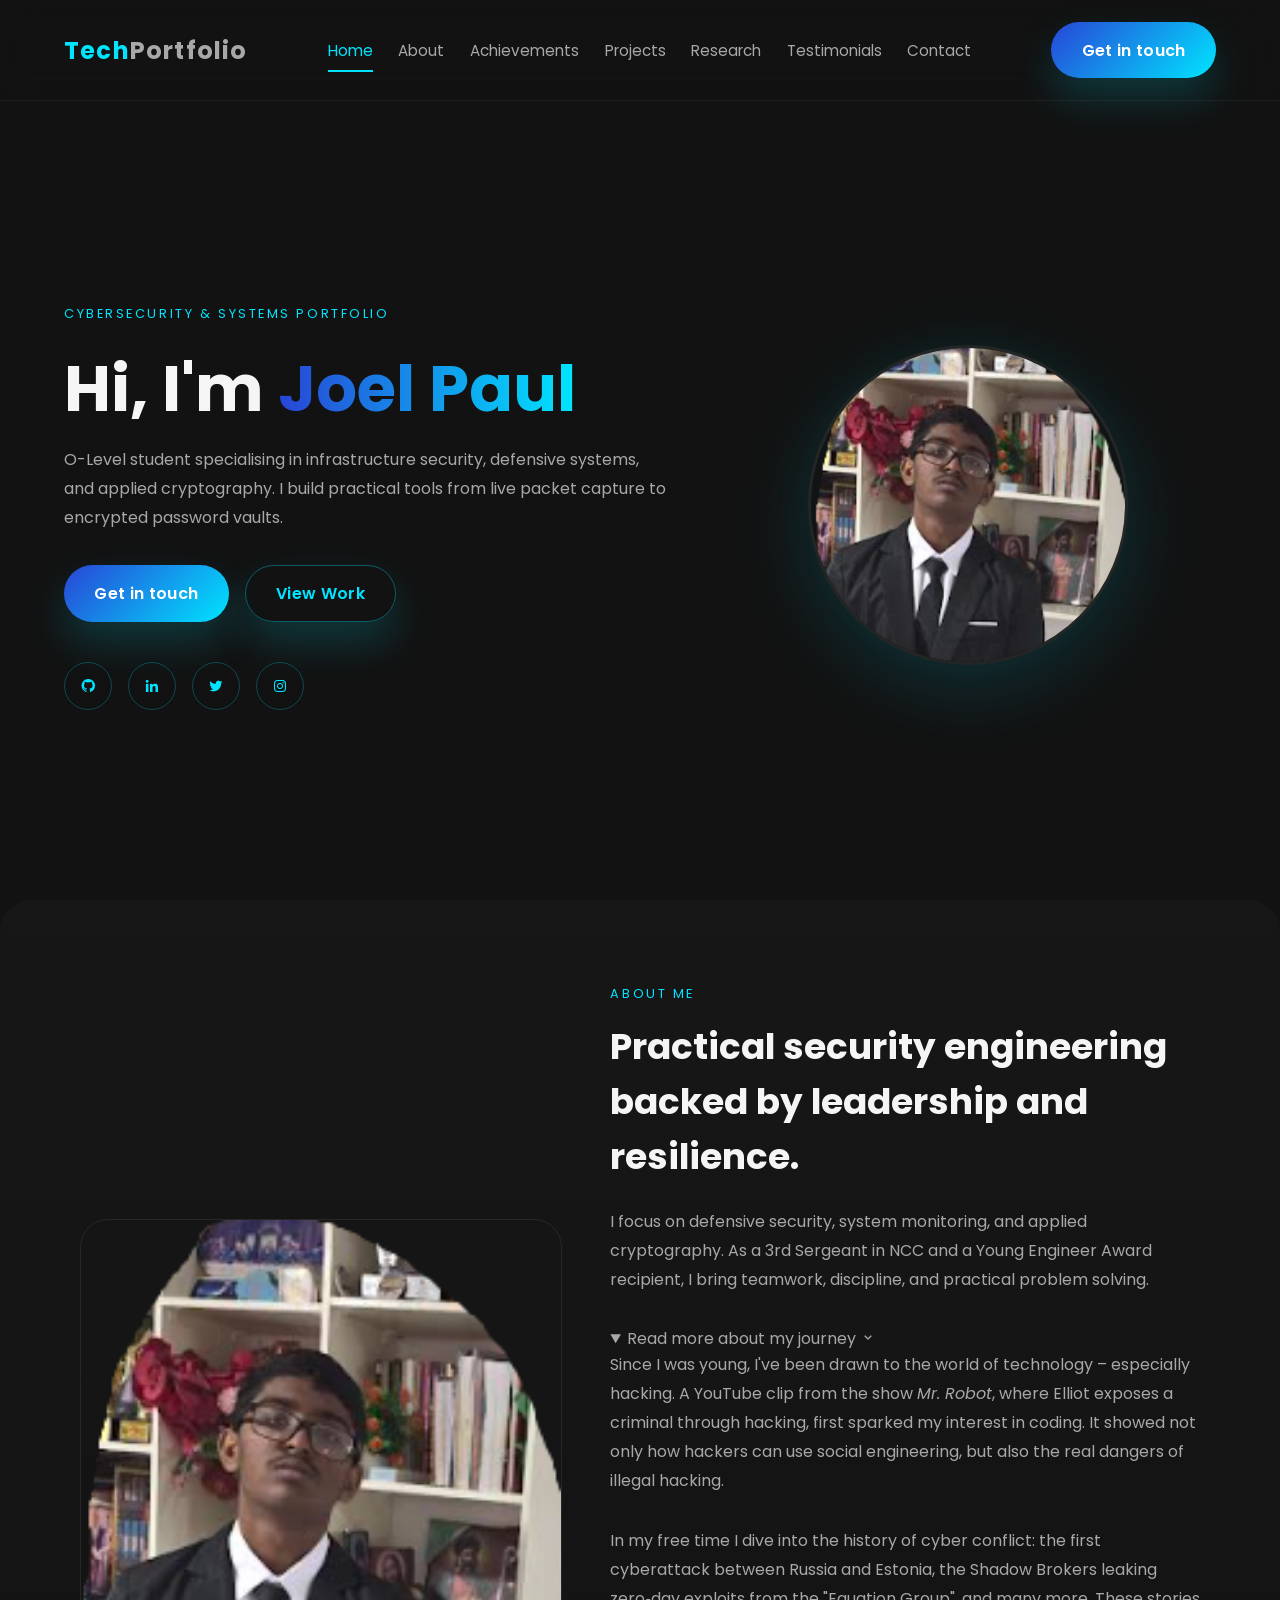
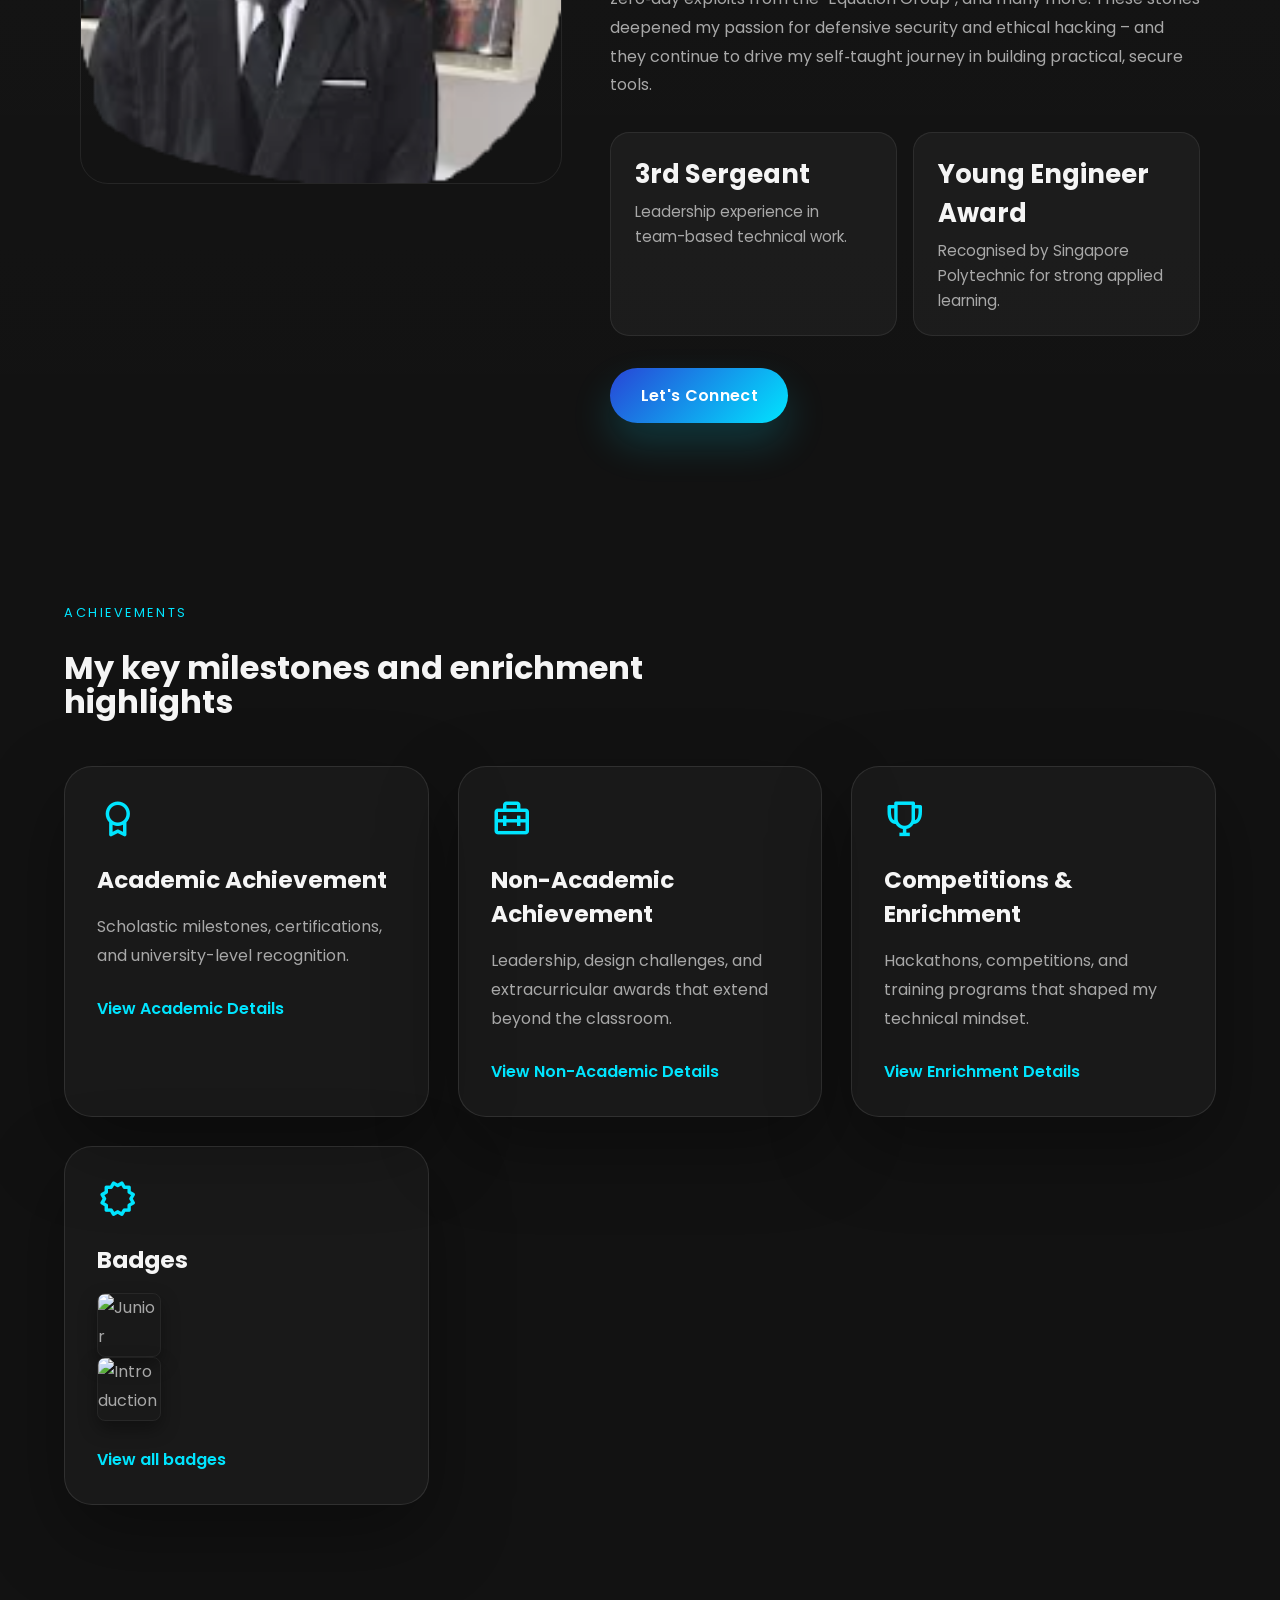
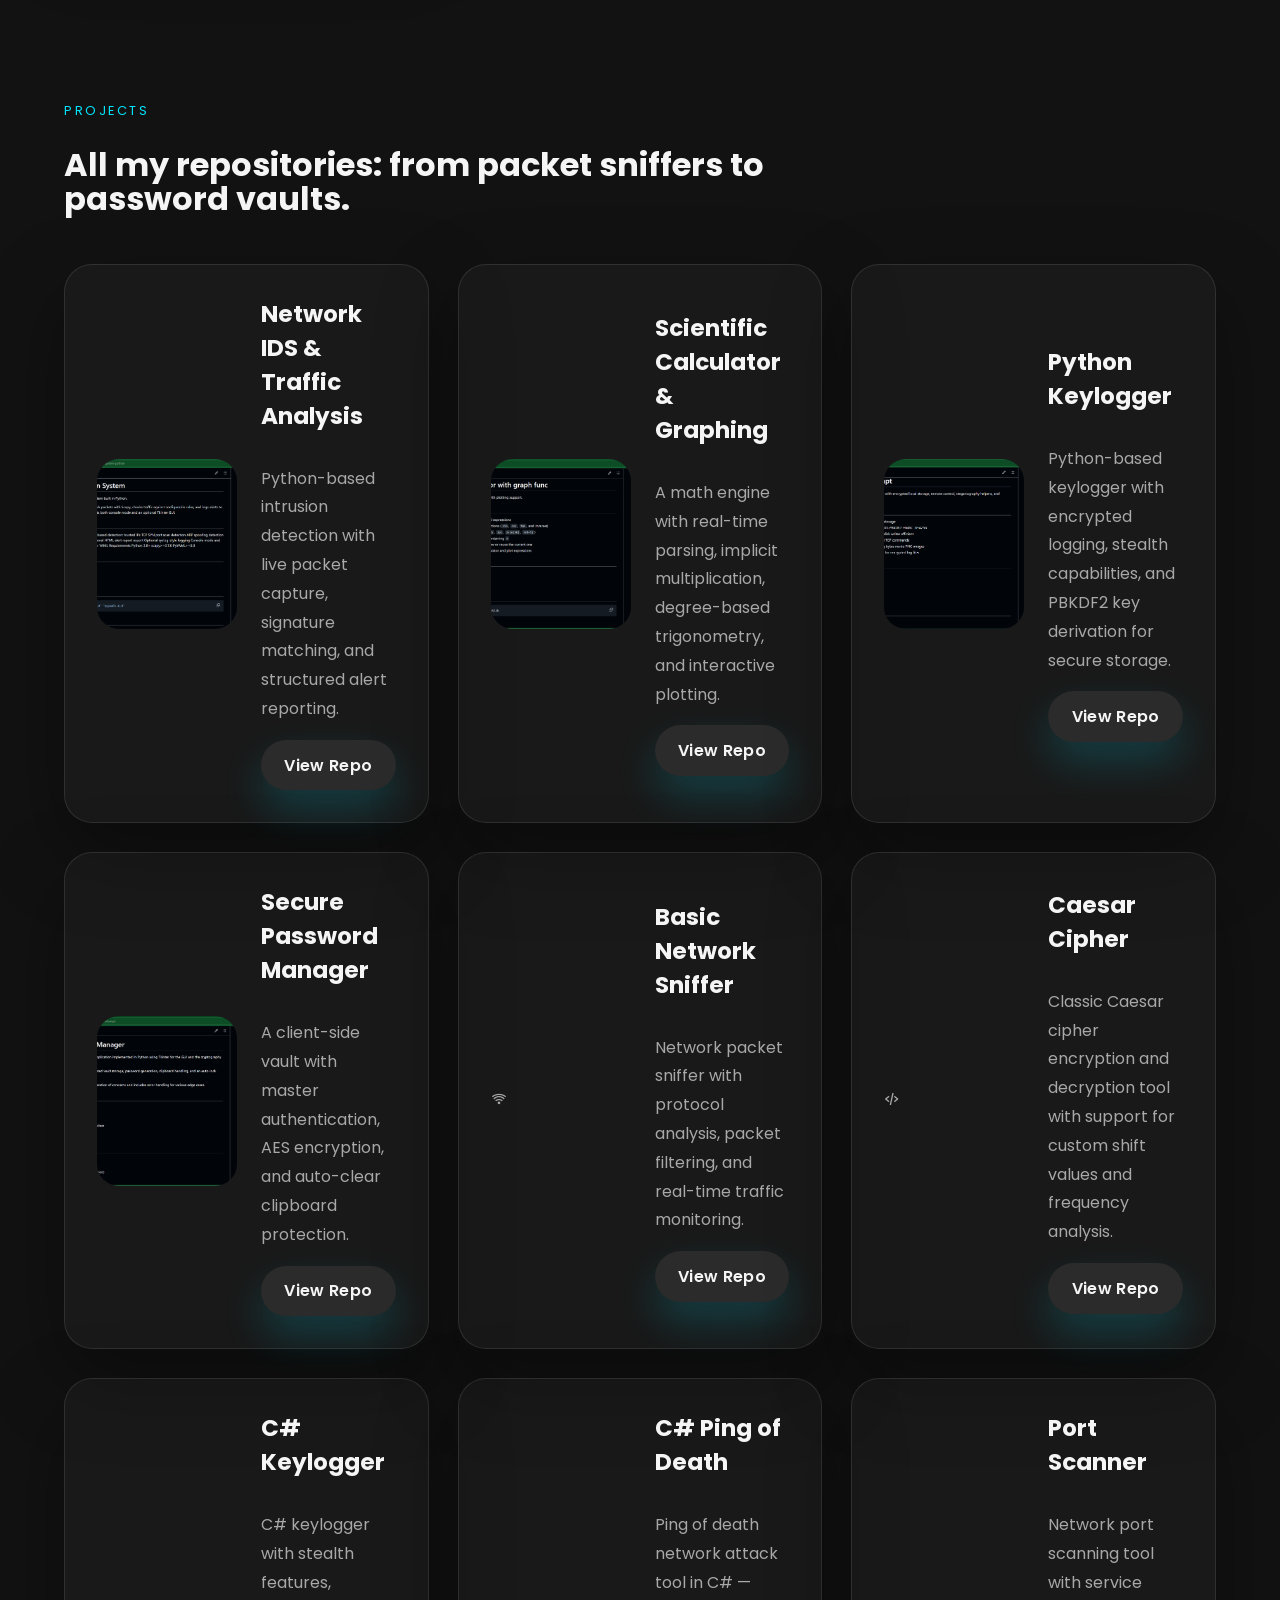
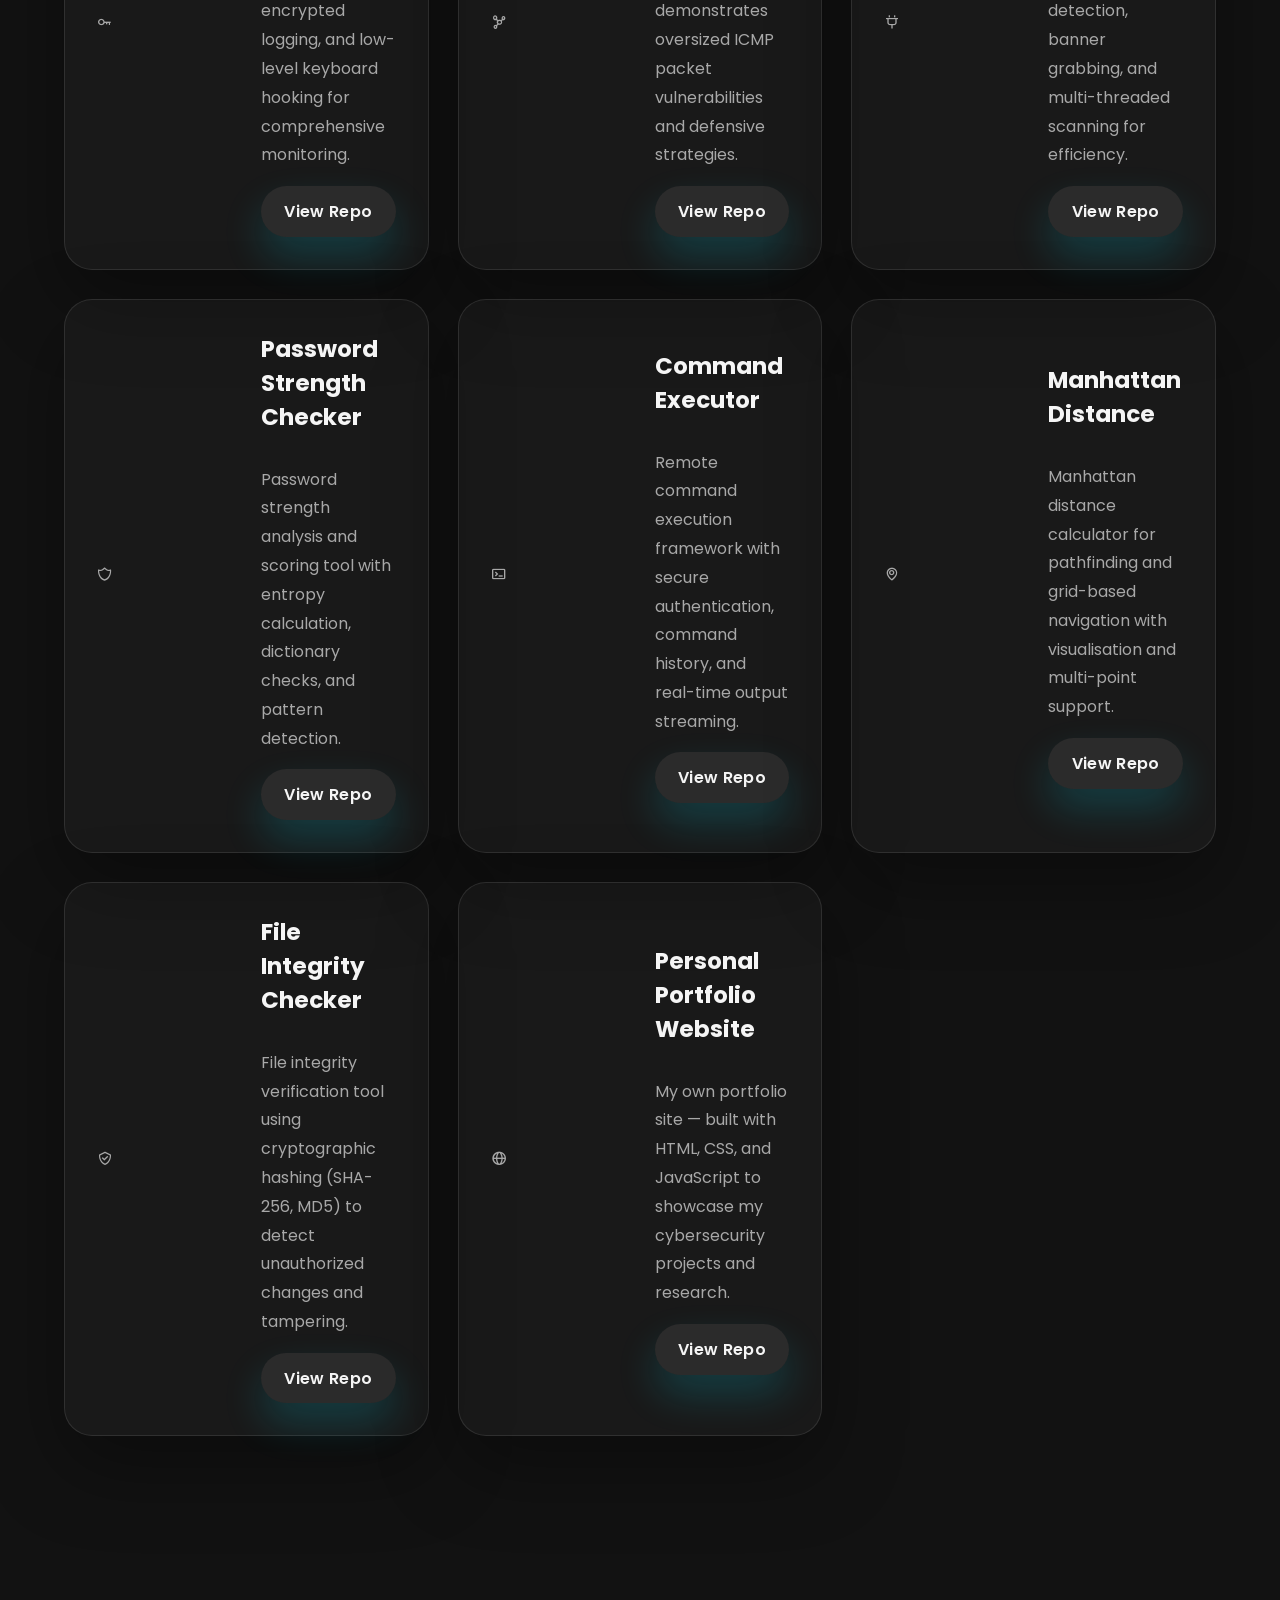
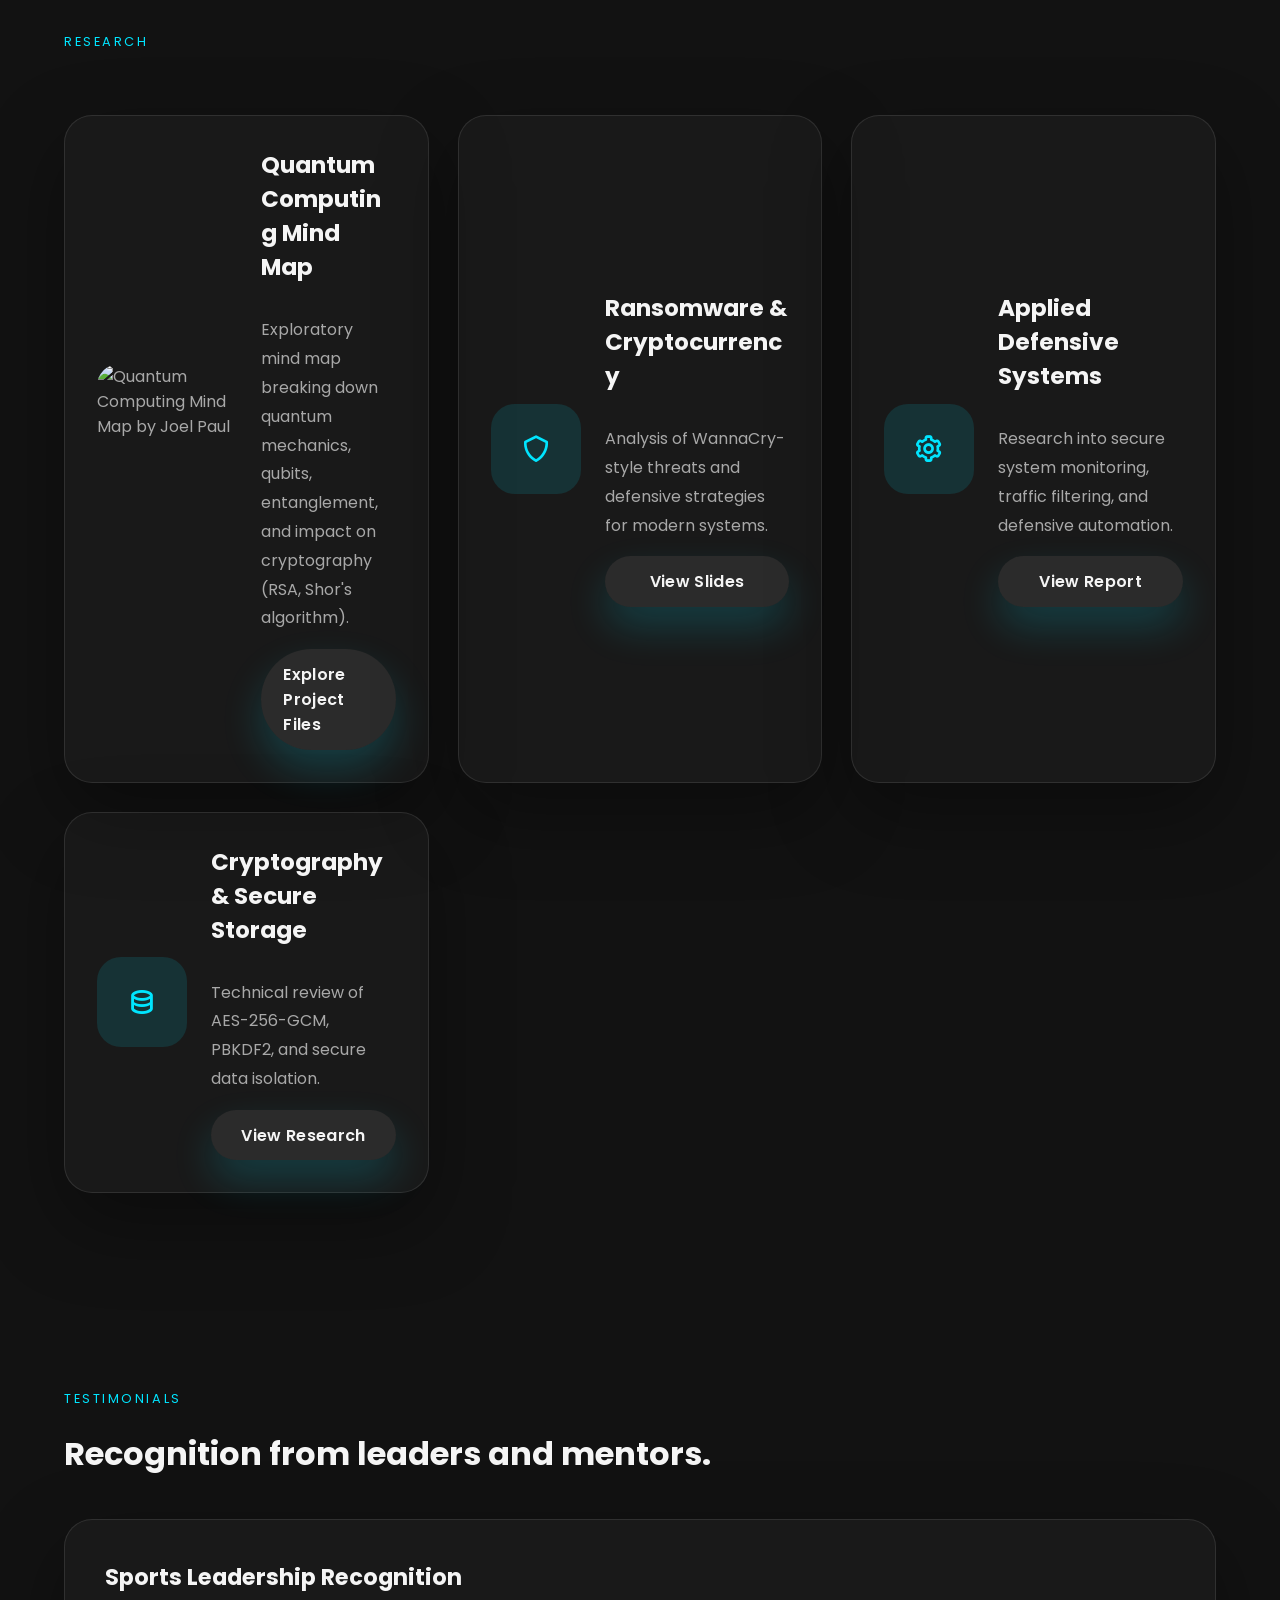
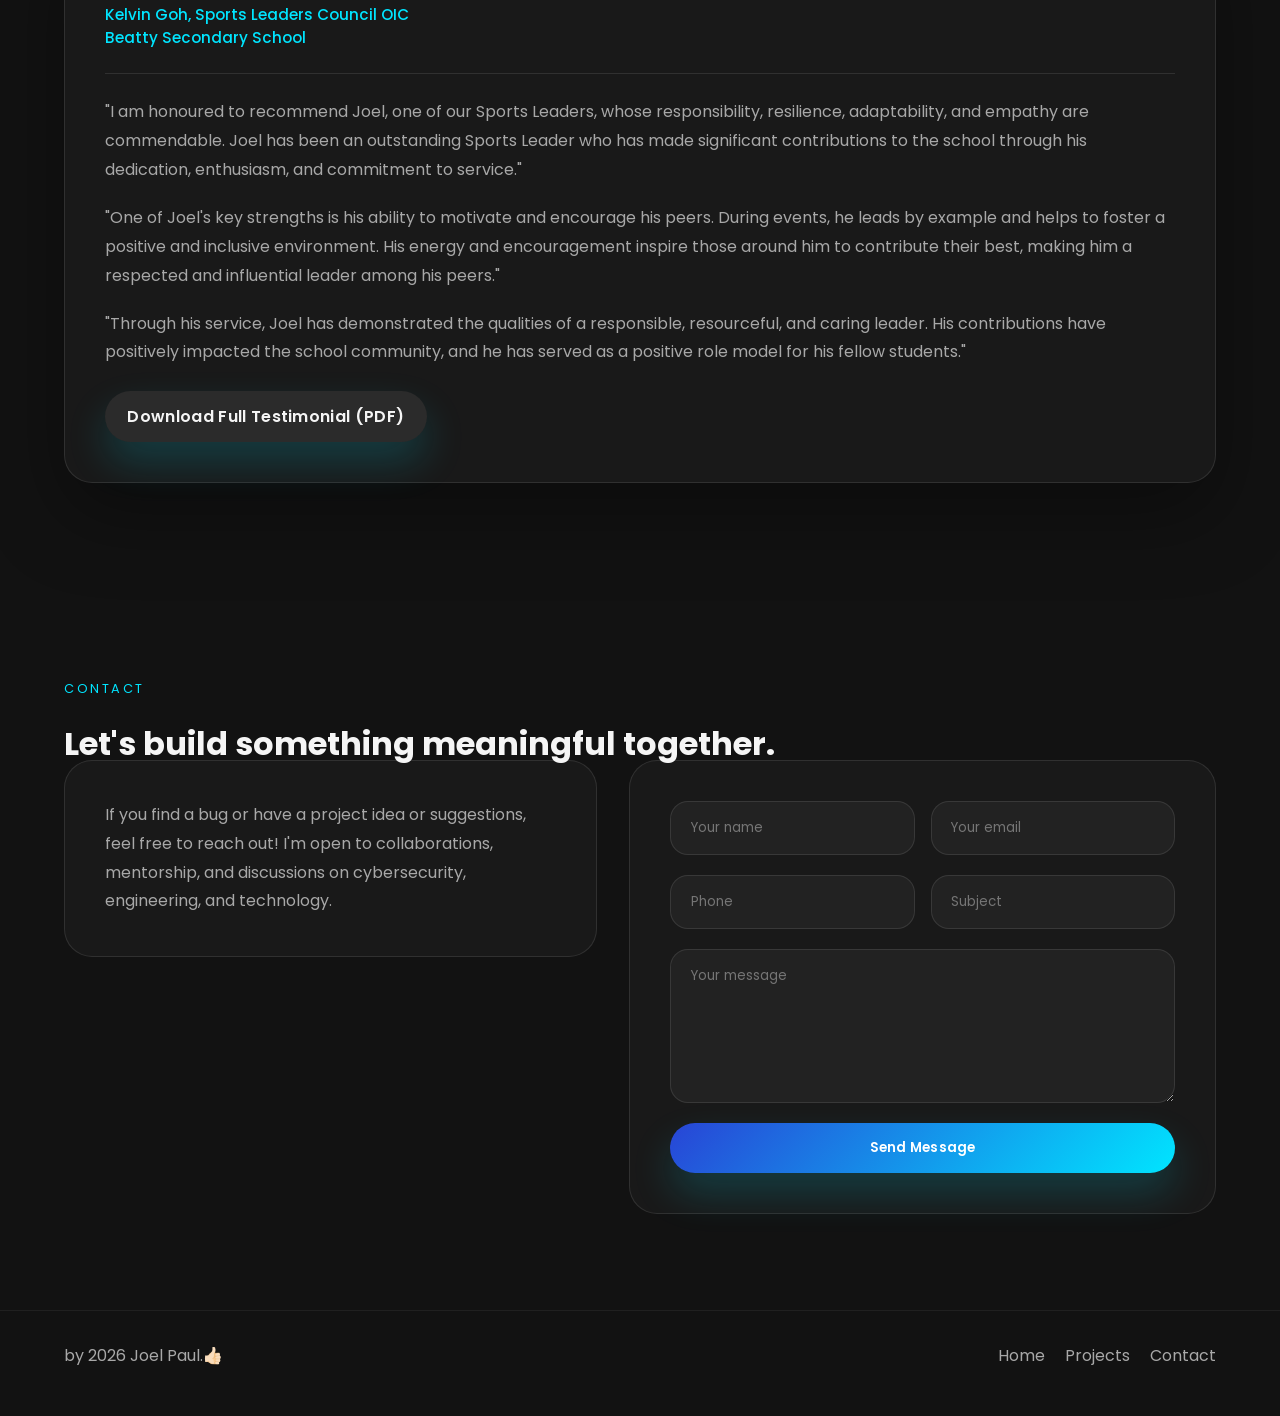
==== commit 1f7e731e: "Refactor HTML structure and improve formatting" ====
--- a/index.html
+++ b/index.html
@@ -32,20 +32,16 @@
     <!-- ===== HERO ===== -->
     <section class="home" id="home">
       <div class="home-content reveal">
-        <span class="section-label cascade-container">
-          <span class="cascade-item">Cybersecurity &amp; Systems Portfolio</span>
-        </span>
-        <h1 class="cascade-container">
-          <span class="cascade-item">Hi, I'm <span id="typewriter-name" class="gradient-text"></span></span>
-        </h1>
-        <p class="slide-in-text">
+        <span class="section-label">Cybersecurity &amp; Systems Portfolio</span>
+        <h1>Hi, I'm <span id="typewriter-name" class="gradient-text"></span></h1>
+        <p>
           O-Level student specialising in infrastructure security, defensive
           systems, and applied cryptography. I build practical tools from live
           packet capture to encrypted password vaults.
         </p>
-        <div class="home-actions cascade-container">
-          <a href="#contact" class="btn cascade-item">Get in touch</a>
-          <a href="#projects" class="btn btn-outline cascade-item">View Work</a>
+        <div class="home-actions">
+          <a href="#contact" class="btn">Get in touch</a>
+          <a href="#projects" class="btn btn-outline">View Work</a>
         </div>
         <div class="social-icons">
           <a href="https://github.com/joel15thegoat" aria-label="GitHub" target="_blank" rel="noopener noreferrer"><i class="bx bxl-github"></i></a>
@@ -54,7 +50,7 @@
           <a href="#" aria-label="Instagram"><i class="bx bxl-instagram"></i></a>
         </div>
       </div>
-      <div class="home-image reveal-mask">
+      <div class="home-image reveal">
         <div class="profile-ring"></div>
         <img src="portrait.jpg" alt="Joel Paul portrait" />
       </div>
@@ -68,7 +64,7 @@
       <div class="about-content reveal">
         <span class="section-label">About Me</span>
         <h2 class="glitch-hover">Practical security engineering backed by leadership and resilience.</h2>
-        <p class="slide-in-text">
+        <p>
           I focus on defensive security, system monitoring, and applied
           cryptography. As a 3rd Sergeant in NCC and a Young Engineer Award
           recipient, I bring teamwork, discipline, and practical problem solving.
@@ -151,12 +147,12 @@
     <section class="projects" id="projects">
       <div class="section-header reveal">
         <span class="section-label">Projects</span>
-        <h2 class="glitch-hover">All my repositories — from packet sniffers to password vaults.</h2>
+        <h2 class="glitch-hover">All my repositories: from packet sniffers to password vaults.</h2>
       </div>
       <div class="grid-container">
 
         <!-- 1. Network IDS -->
-        <article class="project-card reveal scale-blur">
+        <article class="project-card reveal">
           <img src="ids_screenshot.png" alt="Network intrusion detection system" />
           <div class="project-info">
             <h3 class="glitch-hover">Network IDS &amp; Traffic Analysis</h3>
@@ -166,7 +162,7 @@
         </article>
 
         <!-- 2. Calculator -->
-        <article class="project-card reveal scale-blur">
+        <article class="project-card reveal">
           <img src="calc_screenshot.png" alt="Scientific calculator project" />
           <div class="project-info">
             <h3 class="glitch-hover">Scientific Calculator &amp; Graphing</h3>
@@ -176,7 +172,7 @@
         </article>
 
         <!-- 3. Python Keylogger -->
-        <article class="project-card reveal scale-blur">
+        <article class="project-card reveal">
           <img src="keylogger_screenshot.png" alt="Python keylogger" />
           <div class="project-info">
             <h3 class="glitch-hover">Python Keylogger</h3>
@@ -186,7 +182,7 @@
         </article>
 
         <!-- 4. Password Manager -->
-        <article class="project-card reveal scale-blur">
+        <article class="project-card reveal">
           <img src="pm_screenshot.png" alt="Secure password manager" />
           <div class="project-info">
             <h3 class="glitch-hover">Secure Password Manager</h3>
@@ -196,7 +192,7 @@
         </article>
 
         <!-- 5. Basic Network Sniffer -->
-        <article class="project-card reveal project-icon-card scale-blur">
+        <article class="project-card reveal project-icon-card">
           <div class="project-icon"><i class="bx bx-wifi"></i></div>
           <div class="project-info">
             <h3 class="glitch-hover">Basic Network Sniffer</h3>
@@ -206,7 +202,7 @@
         </article>
 
         <!-- 6. Caesar Cipher -->
-        <article class="project-card reveal project-icon-card scale-blur">
+        <article class="project-card reveal project-icon-card">
           <div class="project-icon"><i class="bx bx-code-alt"></i></div>
           <div class="project-info">
             <h3 class="glitch-hover">Caesar Cipher</h3>
@@ -216,7 +212,7 @@
         </article>
 
         <!-- 7. C# Keylogger -->
-        <article class="project-card reveal project-icon-card scale-blur">
+        <article class="project-card reveal project-icon-card">
           <div class="project-icon"><i class="bx bx-key"></i></div>
           <div class="project-info">
             <h3 class="glitch-hover">C# Keylogger</h3>
@@ -226,7 +222,7 @@
         </article>
 
         <!-- 8. C# Ping of Death -->
-        <article class="project-card reveal project-icon-card scale-blur">
+        <article class="project-card reveal project-icon-card">
           <div class="project-icon"><i class="bx bx-network-chart"></i></div>
           <div class="project-info">
             <h3 class="glitch-hover">C# Ping of Death</h3>
@@ -236,7 +232,7 @@
         </article>
 
         <!-- 9. Port Scanner -->
-        <article class="project-card reveal project-icon-card scale-blur">
+        <article class="project-card reveal project-icon-card">
           <div class="project-icon"><i class="bx bx-plug"></i></div>
           <div class="project-info">
             <h3 class="glitch-hover">Port Scanner</h3>
@@ -246,7 +242,7 @@
         </article>
 
         <!-- 10. Password Strength Checker -->
-        <article class="project-card reveal project-icon-card scale-blur">
+        <article class="project-card reveal project-icon-card">
           <div class="project-icon"><i class="bx bx-shield-alt-2"></i></div>
           <div class="project-info">
             <h3 class="glitch-hover">Password Strength Checker</h3>
@@ -256,7 +252,7 @@
         </article>
 
         <!-- 11. Command Executor -->
-        <article class="project-card reveal project-icon-card scale-blur">
+        <article class="project-card reveal project-icon-card">
           <div class="project-icon"><i class="bx bx-terminal"></i></div>
           <div class="project-info">
             <h3 class="glitch-hover">Command Executor</h3>
@@ -266,7 +262,7 @@
         </article>
 
         <!-- 12. Manhattan Distance -->
-        <article class="project-card reveal project-icon-card scale-blur">
+        <article class="project-card reveal project-icon-card">
           <div class="project-icon"><i class="bx bx-map"></i></div>
           <div class="project-info">
             <h3 class="glitch-hover">Manhattan Distance</h3>
@@ -276,7 +272,7 @@
         </article>
 
         <!-- 13. File Integrity Checker -->
-        <article class="project-card reveal project-icon-card scale-blur">
+        <article class="project-card reveal project-icon-card">
           <div class="project-icon"><i class="bx bx-check-shield"></i></div>
           <div class="project-info">
             <h3 class="glitch-hover">File Integrity Checker</h3>
@@ -286,7 +282,7 @@
         </article>
 
         <!-- 14. Personal Portfolio Website -->
-        <article class="project-card reveal project-icon-card scale-blur">
+        <article class="project-card reveal project-icon-card">
           <div class="project-icon"><i class="bx bx-globe"></i></div>
           <div class="project-info">
             <h3 class="glitch-hover">Personal Portfolio Website</h3>
@@ -302,9 +298,8 @@
     <section class="research" id="research">
       <div class="section-header reveal">
         <span class="section-label">Research</span>
-      </div>
       <div class="grid-container">
-        <article class="project-card reveal scale-blur">
+        <article class="project-card reveal">
           <img src="quantum-mindmap.jpg" alt="Quantum Computing Mind Map by Joel Paul" />
           <div class="project-info">
             <h3 class="glitch-hover">Quantum Computing Mind Map</h3>
@@ -312,7 +307,7 @@
             <a href="https://beattyss-my.sharepoint.com/:o:/g/personal/joseph_joel_paul_btyss_moe_edu_sg/IgBlI5n234UuQ5KM4gSw4TpyAYtQjgU0xLsfAXTlzNXXndc?e=oRnHWH" class="btn btn-small" target="_blank" rel="noreferrer">Explore Project Files</a>
           </div>
         </article>
-        <article class="project-card research-card scale-blur">
+        <article class="project-card research-card reveal">
           <div class="research-icon"><i class="bx bx-shield"></i></div>
           <div class="project-info">
             <h3 class="glitch-hover">Ransomware &amp; Cryptocurrency</h3>
@@ -320,7 +315,7 @@
             <a href="https://1drv.ms/p/c/1403a997a8017efd/IQA167FihLVsQ77RdYcjd6UqAVNqL796EE8l_3_QHUDdFBc" class="btn btn-small" target="_blank" rel="noreferrer">View Slides</a>
           </div>
         </article>
-        <article class="project-card research-card scale-blur">
+        <article class="project-card research-card reveal">
           <div class="research-icon"><i class="bx bx-cog"></i></div>
           <div class="project-info">
             <h3 class="glitch-hover">Applied Defensive Systems</h3>
@@ -328,7 +323,7 @@
             <a href="https://sgmoe-my.sharepoint.com/:p:/g/personal/joseph_joel_paul_students_edu_sg/IQC3zICuMBpcQrohkMLSmEZwAfJCwgaslhjIM1JJ7rz2U_o?e=VMaKxo" class="btn btn-small" target="_blank" rel="noreferrer">View Report</a>
           </div>
         </article>
-        <article class="project-card research-card scale-blur">
+        <article class="project-card research-card reveal">
           <div class="research-icon"><i class="bx bx-data"></i></div>
           <div class="project-info">
             <h3 class="glitch-hover">Cryptography &amp; Secure Storage</h3>
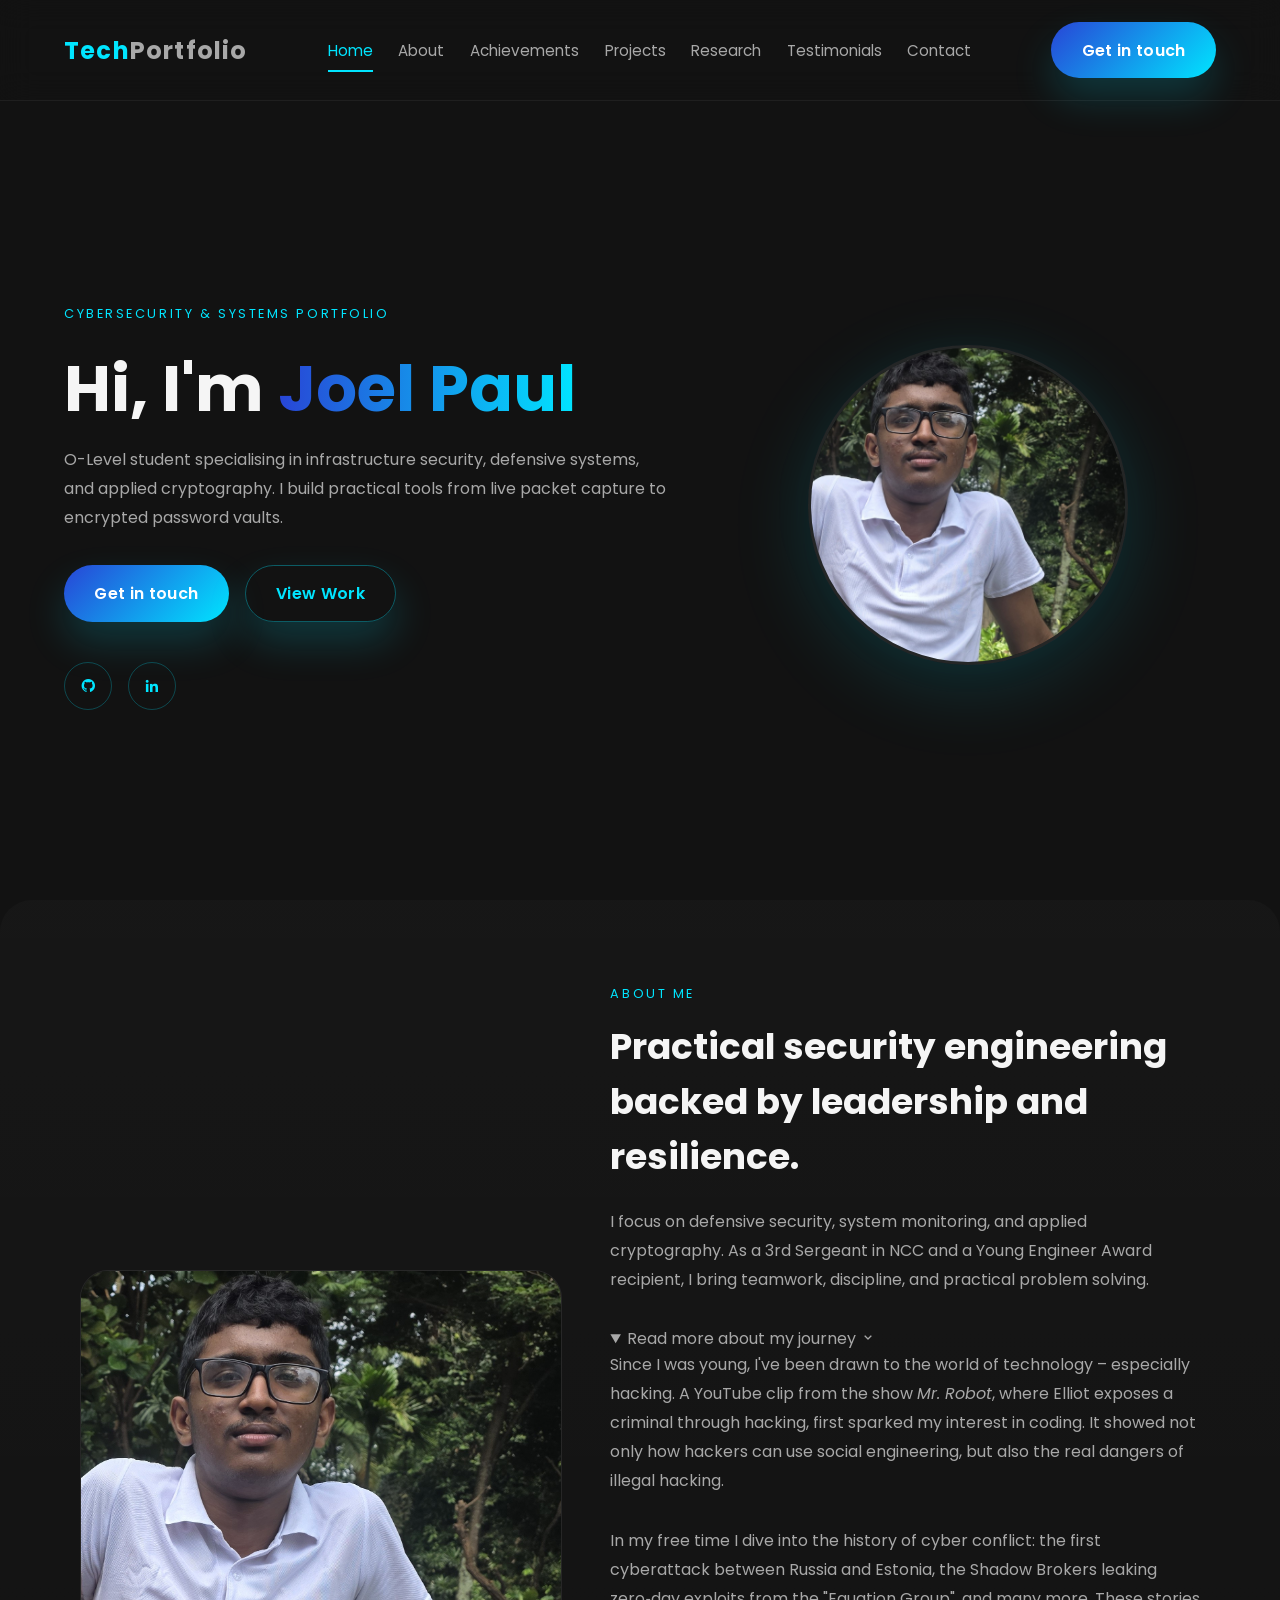
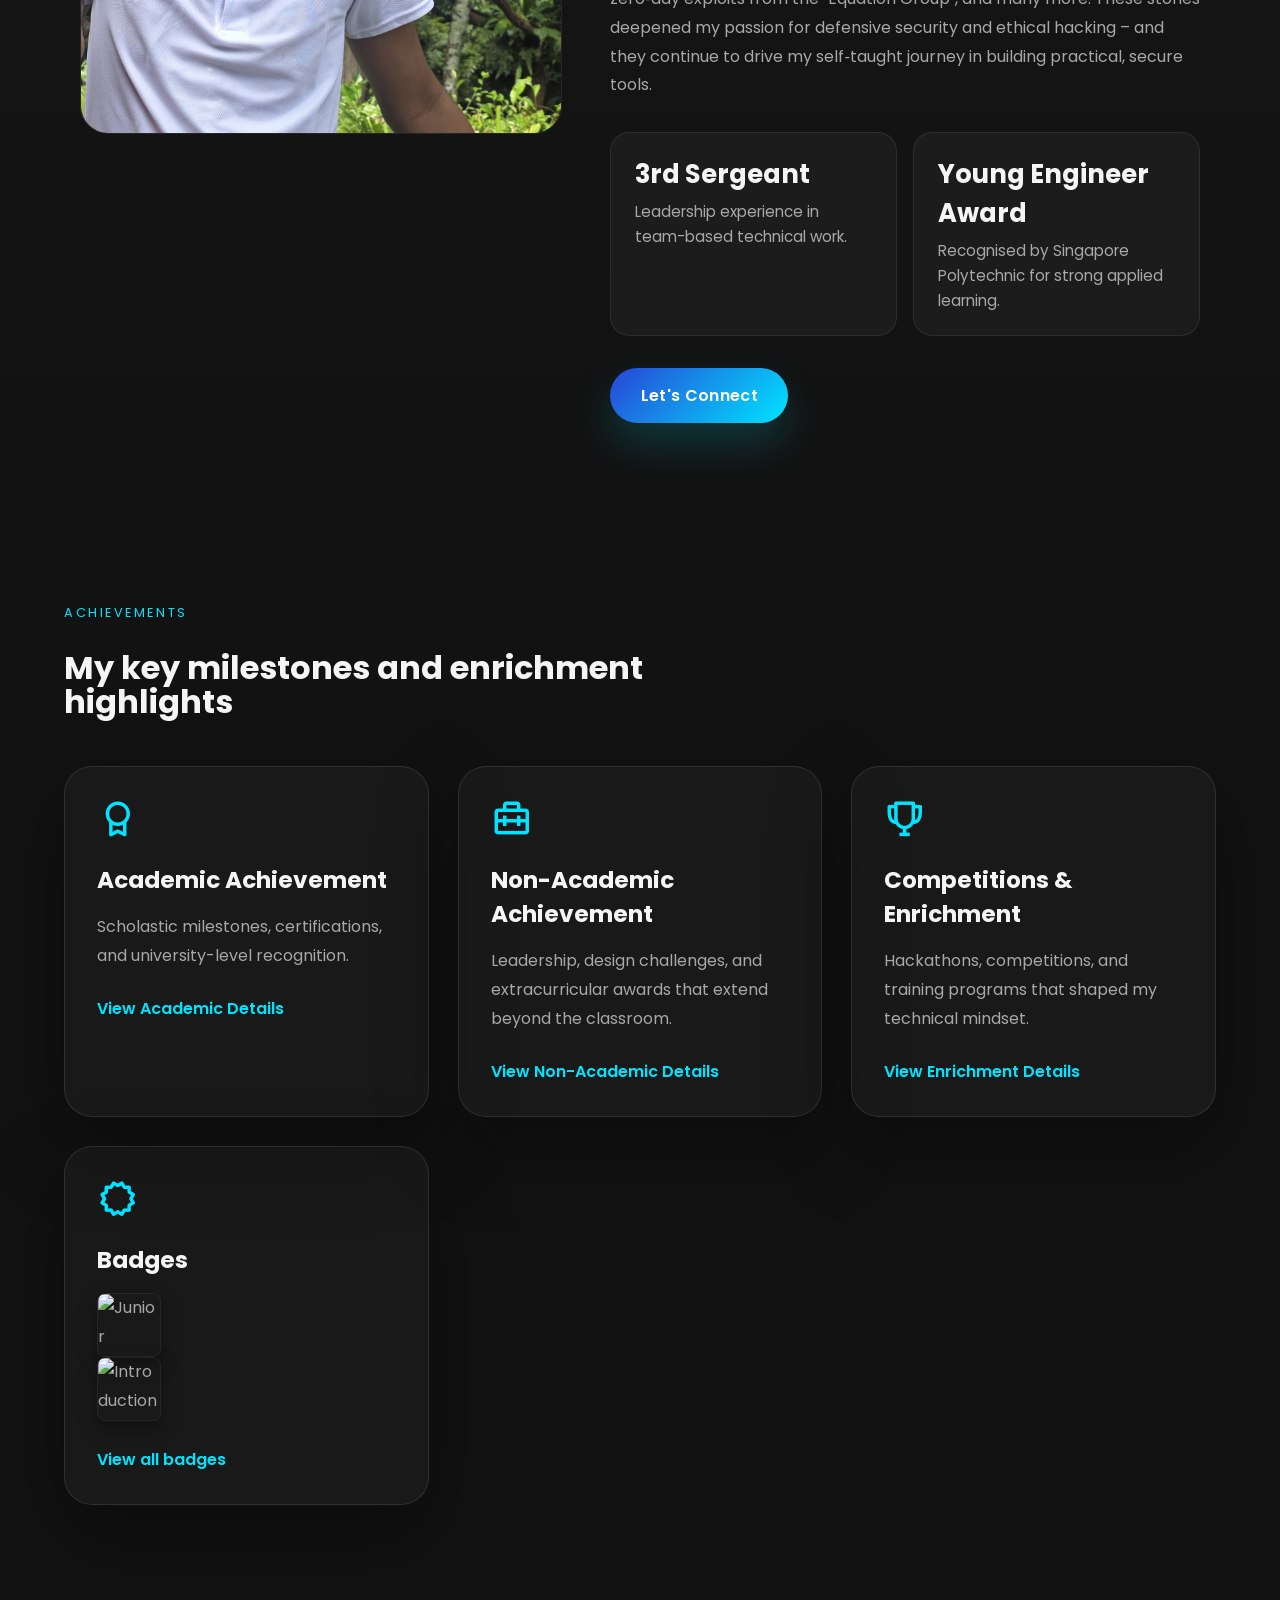
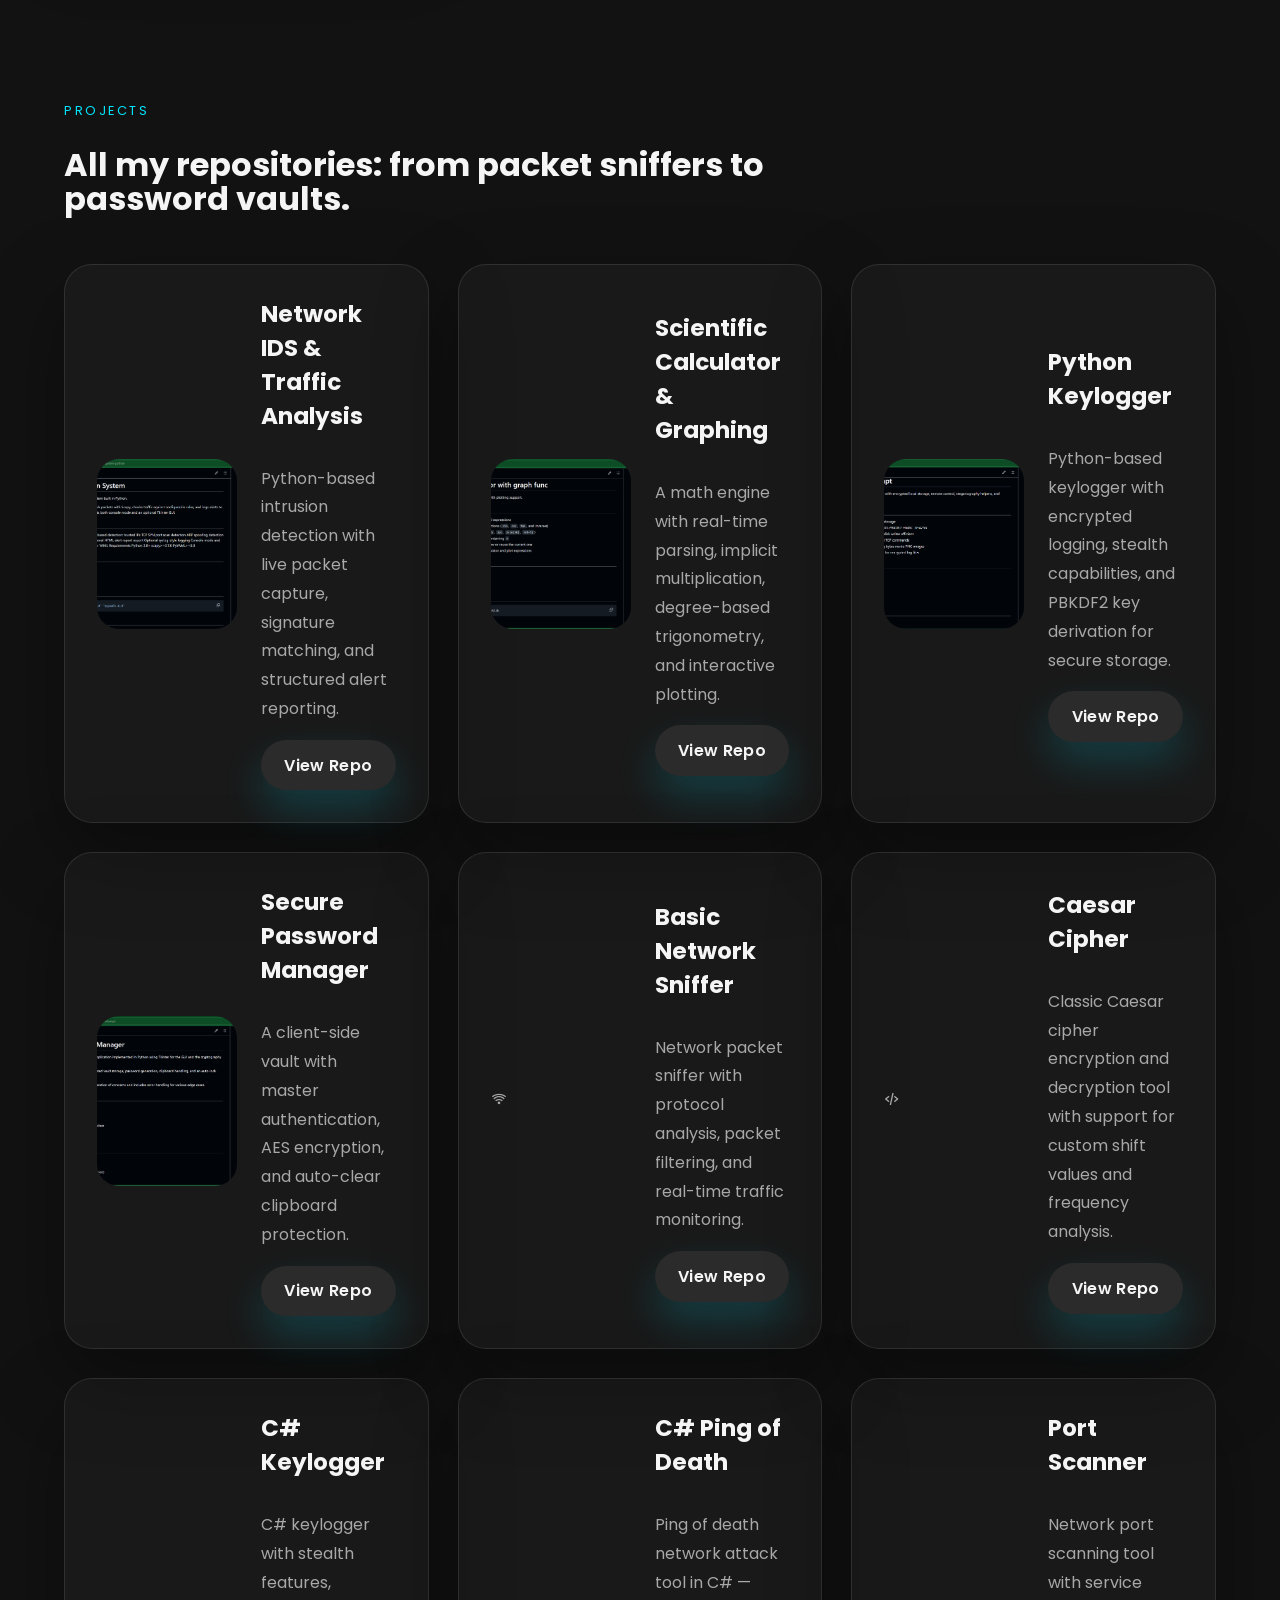
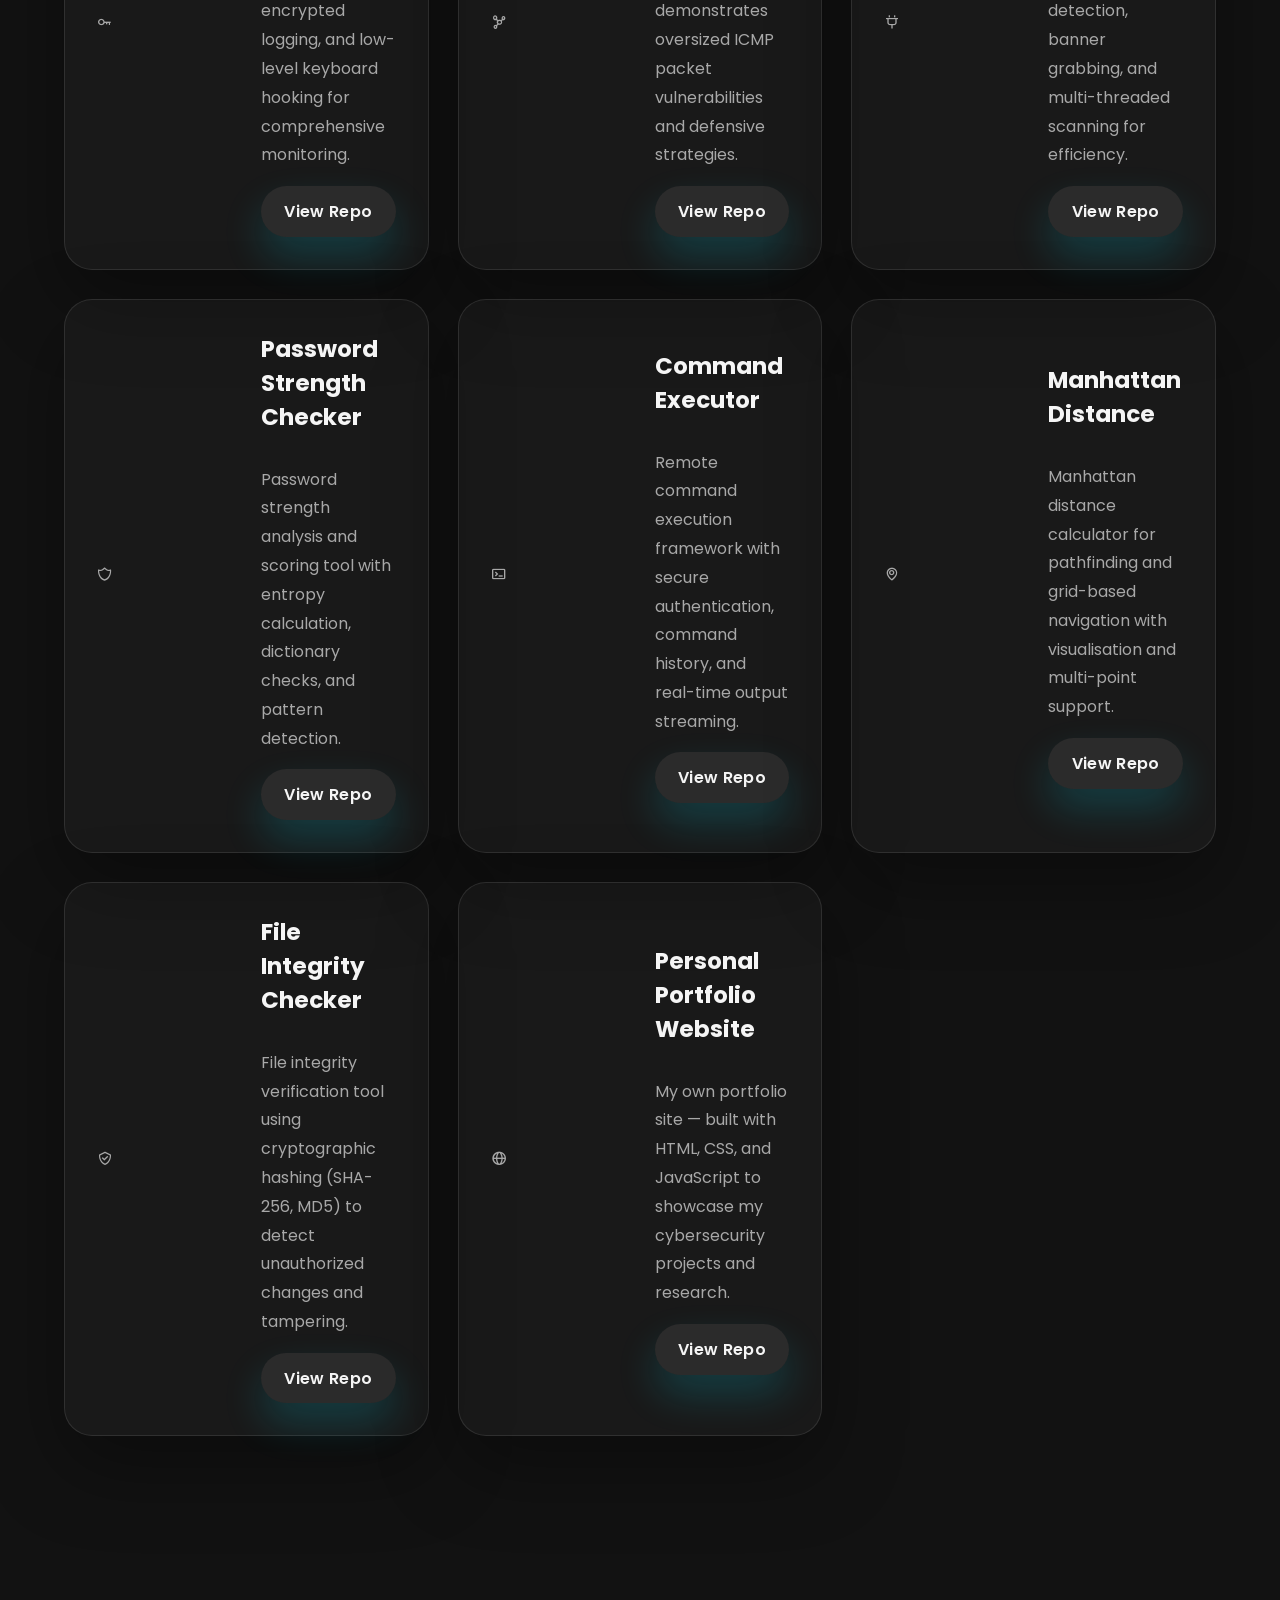
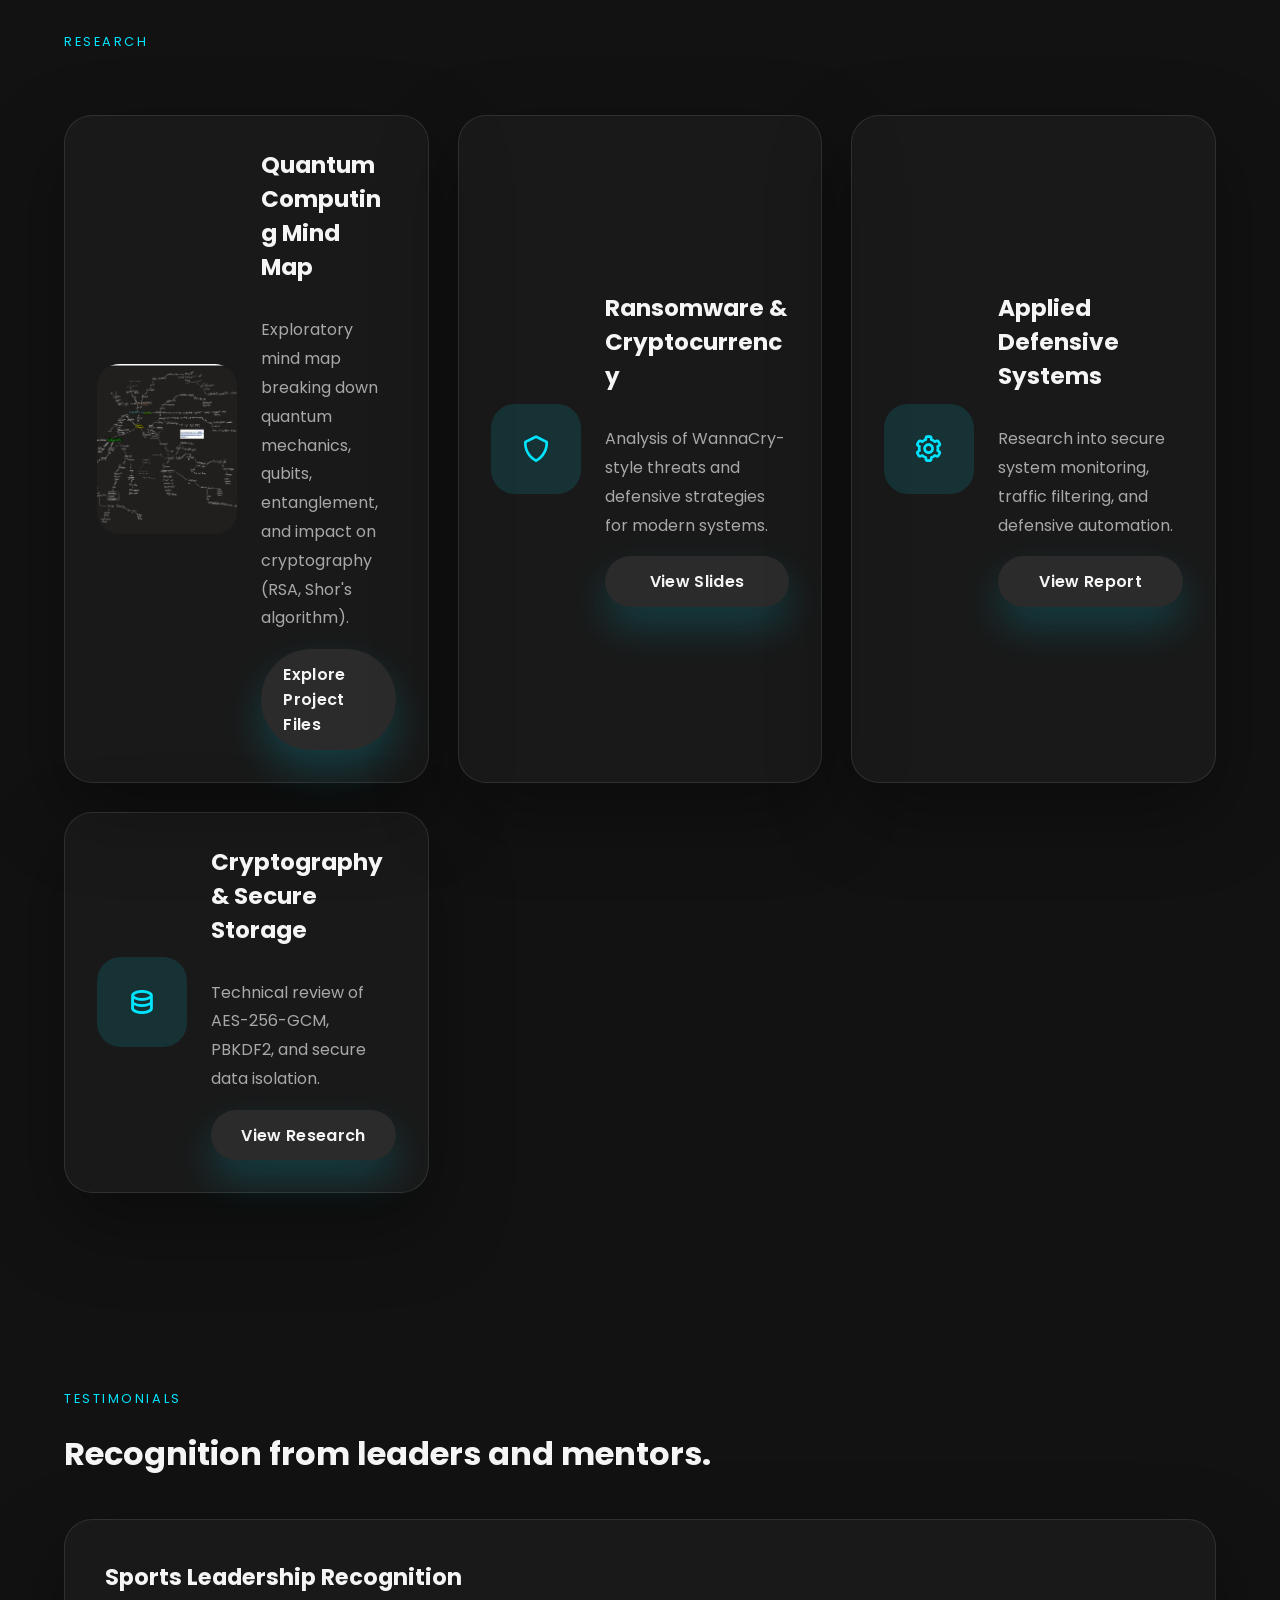
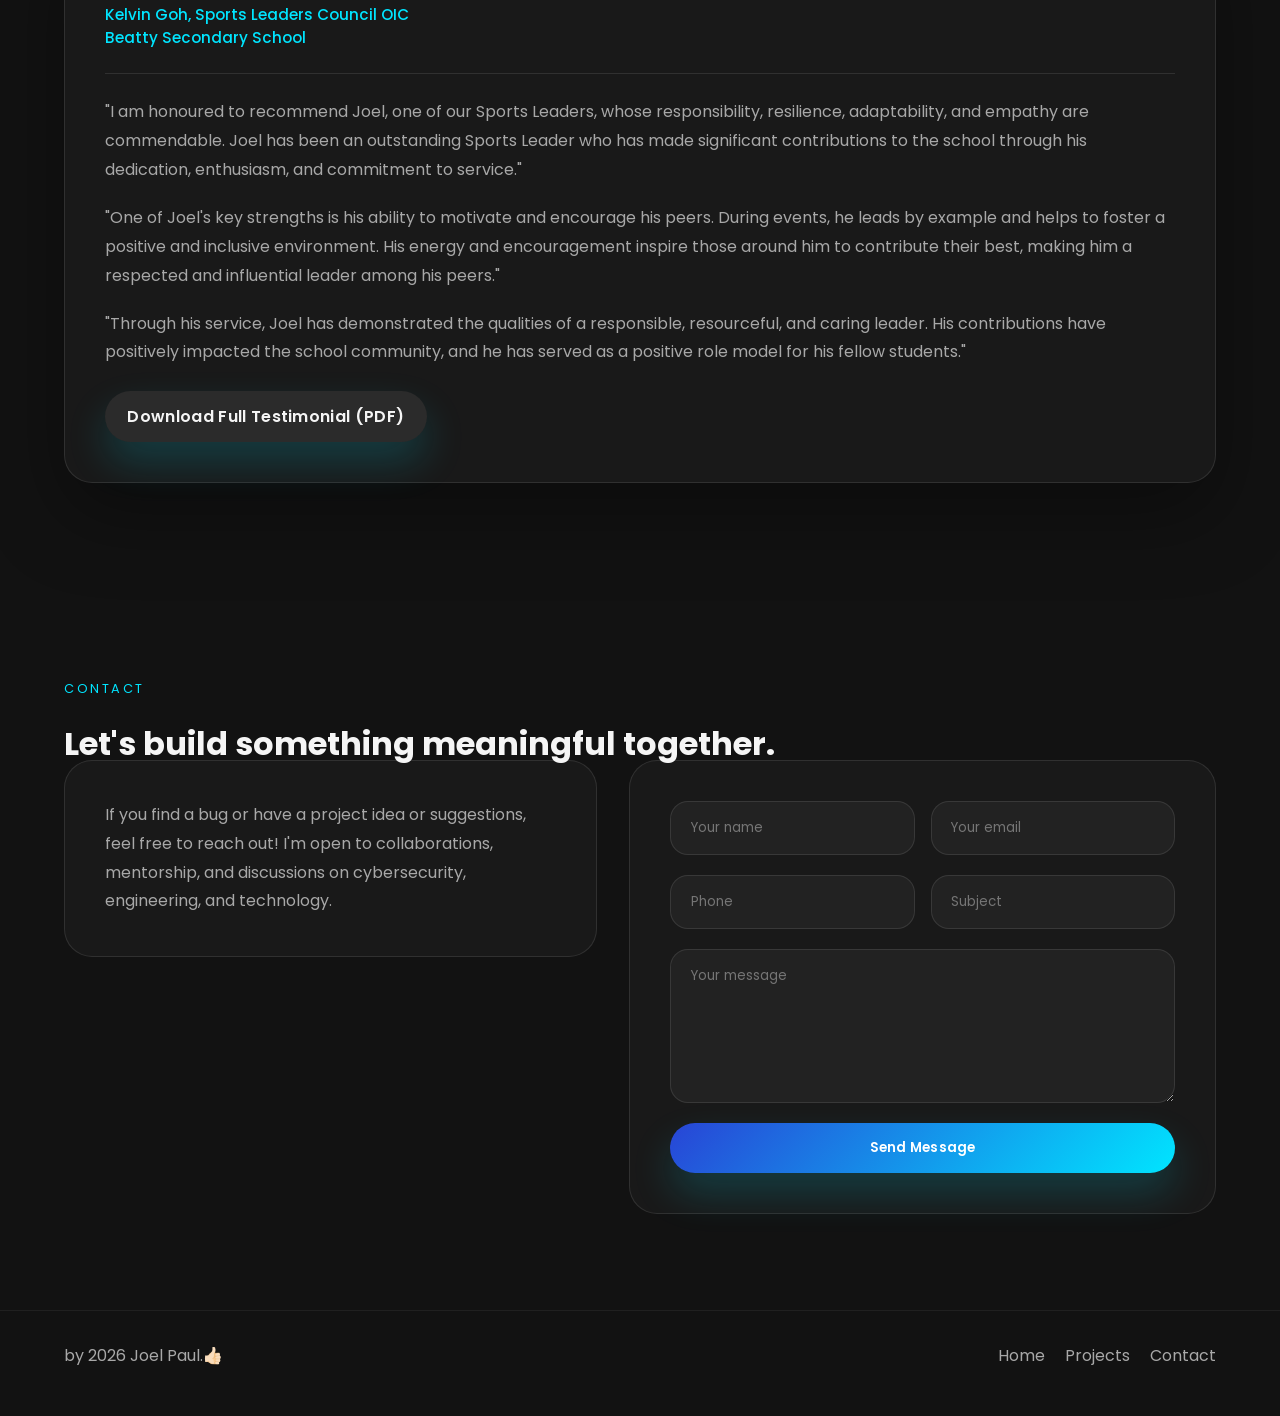
==== commit 6920f83f: "Update social media links in index.html" ====
--- a/index.html
+++ b/index.html
@@ -45,9 +45,7 @@
         </div>
         <div class="social-icons">
           <a href="https://github.com/joel15thegoat" aria-label="GitHub" target="_blank" rel="noopener noreferrer"><i class="bx bxl-github"></i></a>
-          <a href="#" aria-label="LinkedIn"><i class="bx bxl-linkedin"></i></a>
-          <a href="#" aria-label="Twitter"><i class="bx bxl-twitter"></i></a>
-          <a href="#" aria-label="Instagram"><i class="bx bxl-instagram"></i></a>
+          <a href="https://www.linkedin.com/in/joseph-joel-paul-beattyss-08934841b" aria-label="LinkedIn" target="_blank" rel="noopener noreferrer"><i class="bx bxl-linkedin"></i></a>
         </div>
       </div>
       <div class="home-image reveal">
@@ -405,4 +403,4 @@
 
   <script src="script.js"></script>
 </body>
-</html>
+  </html>
